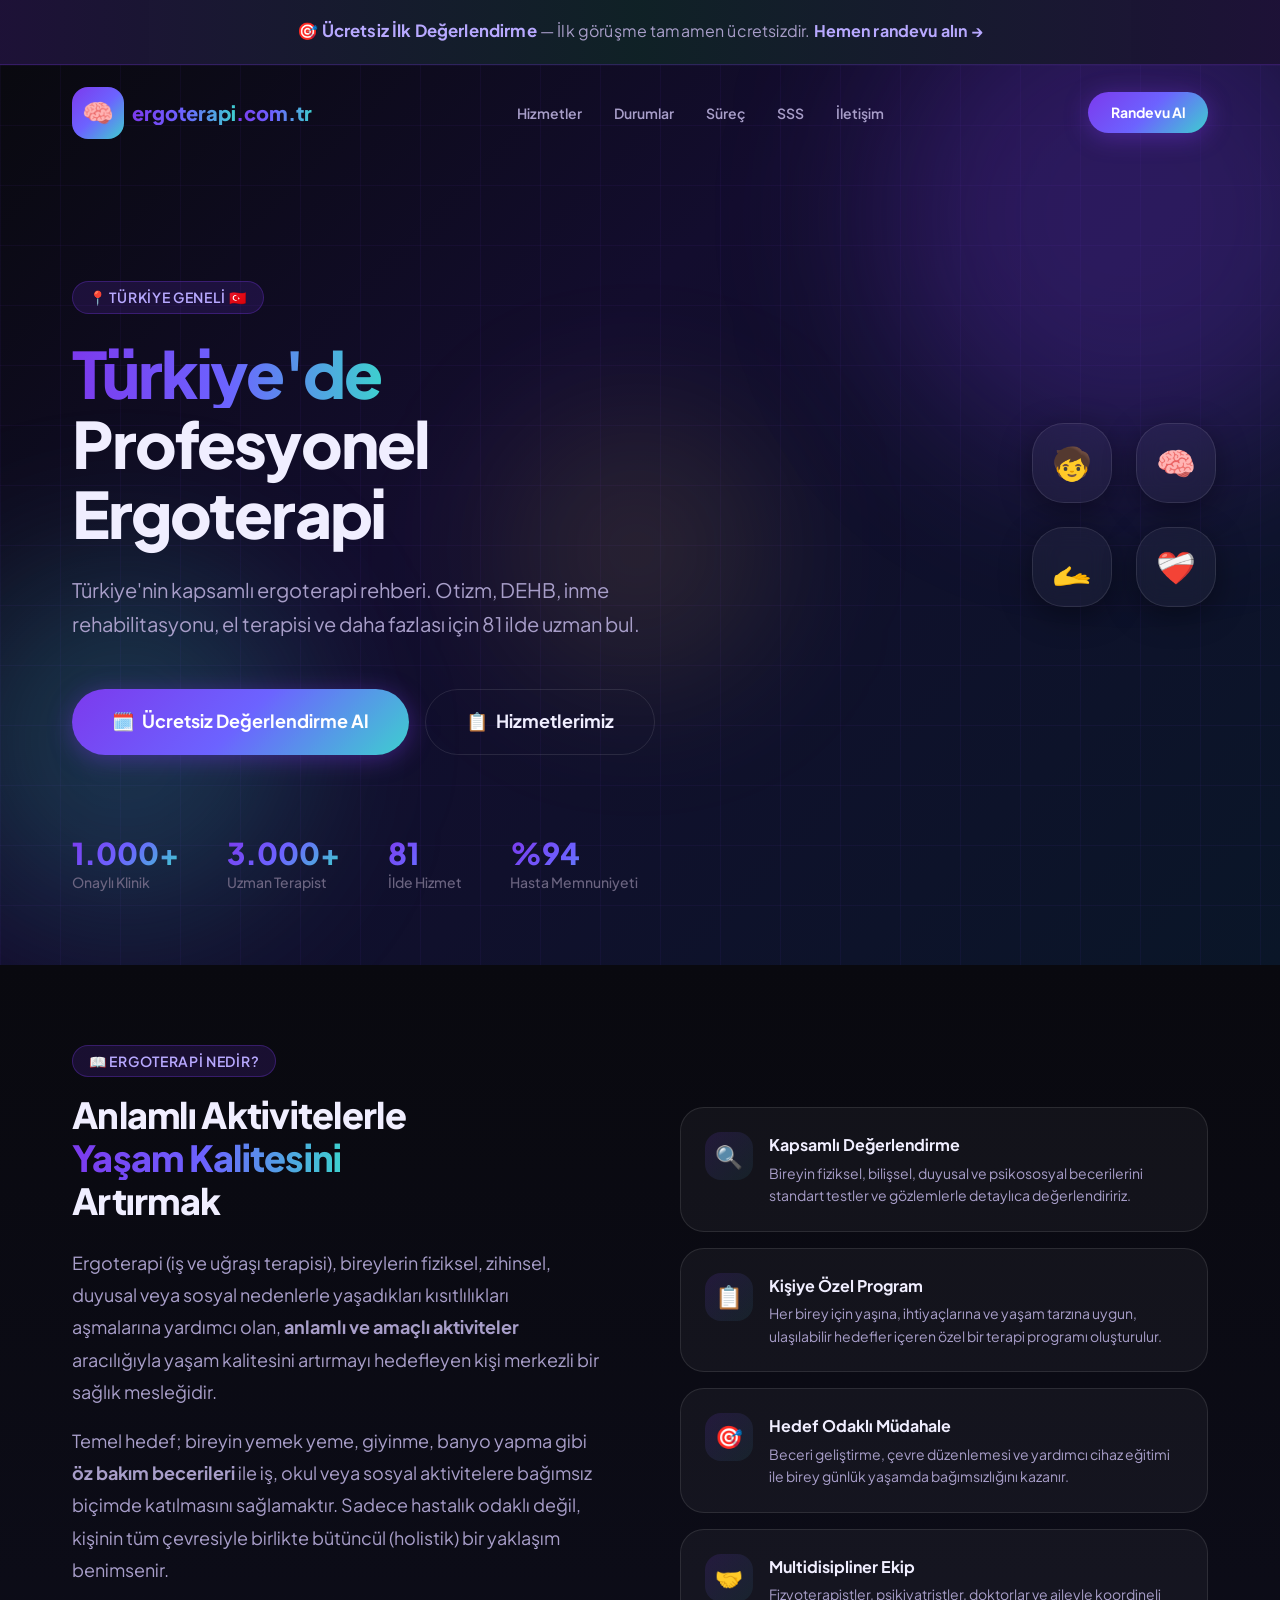
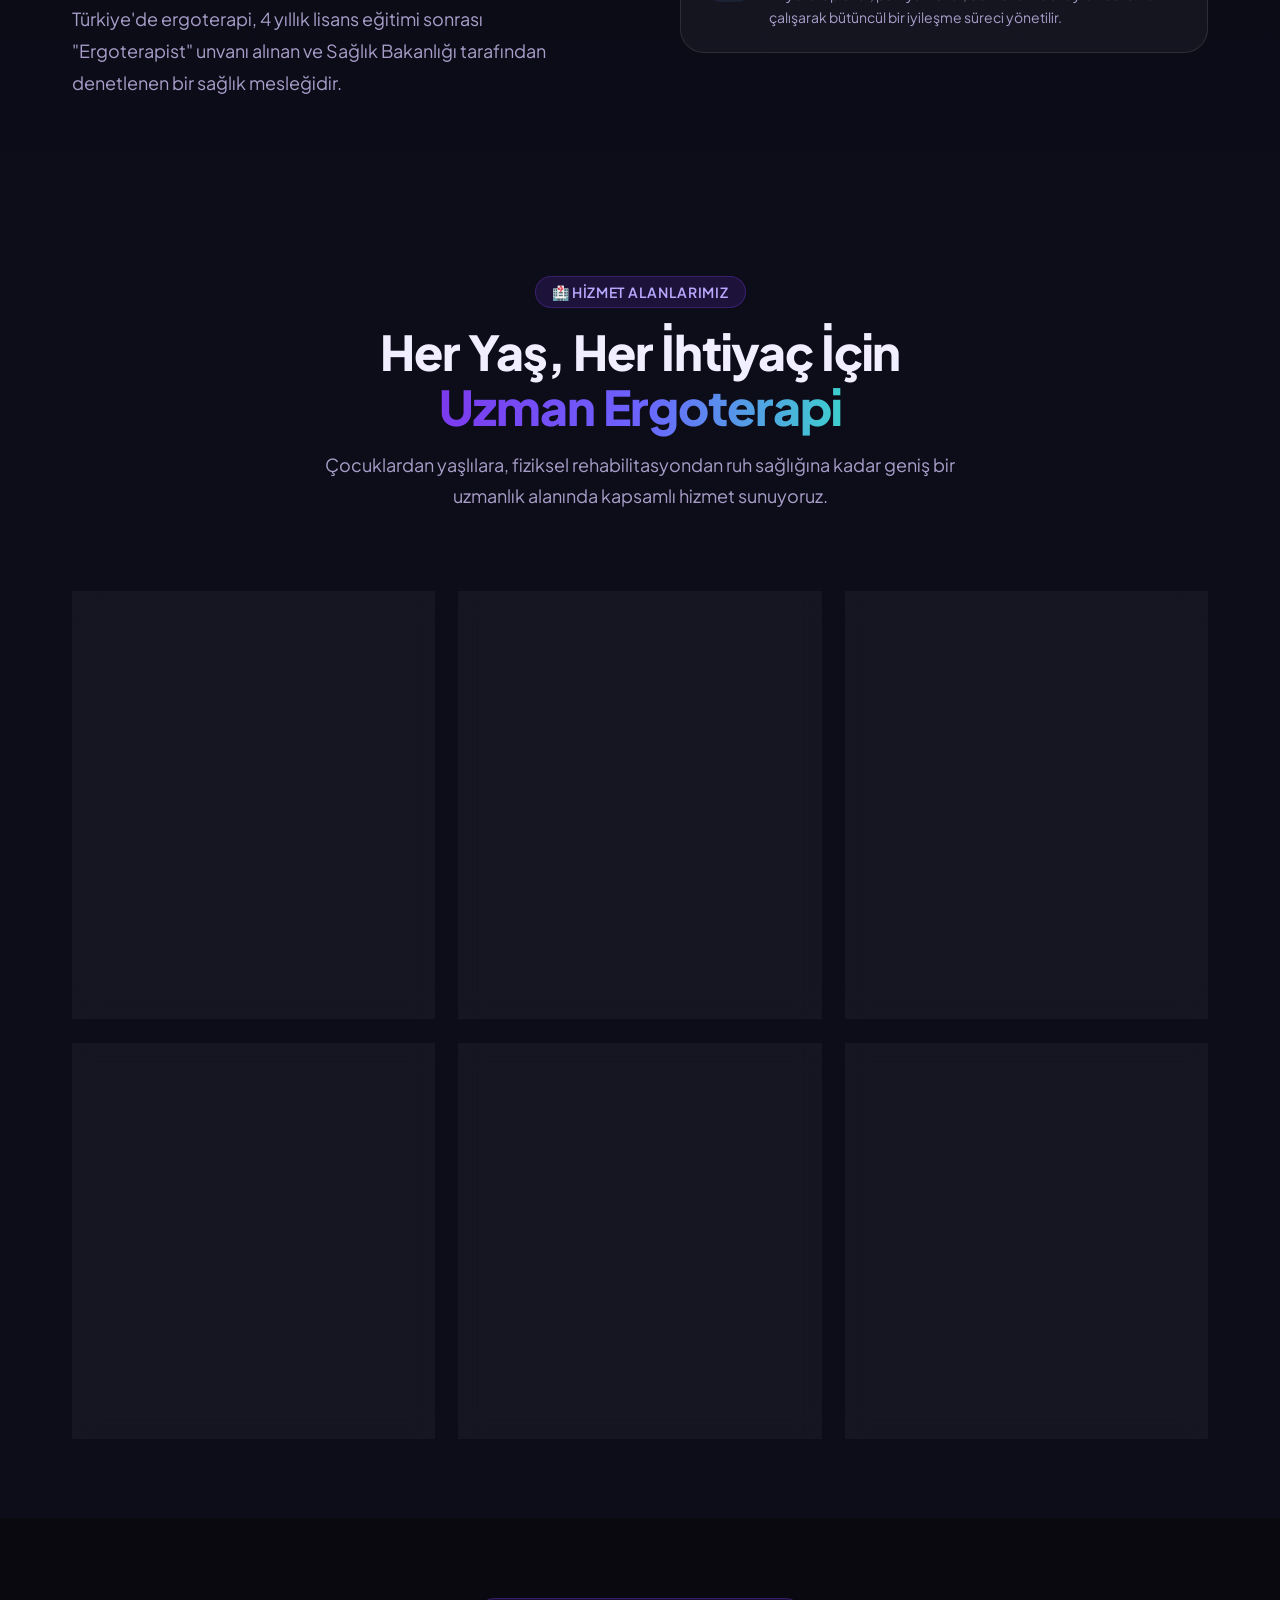
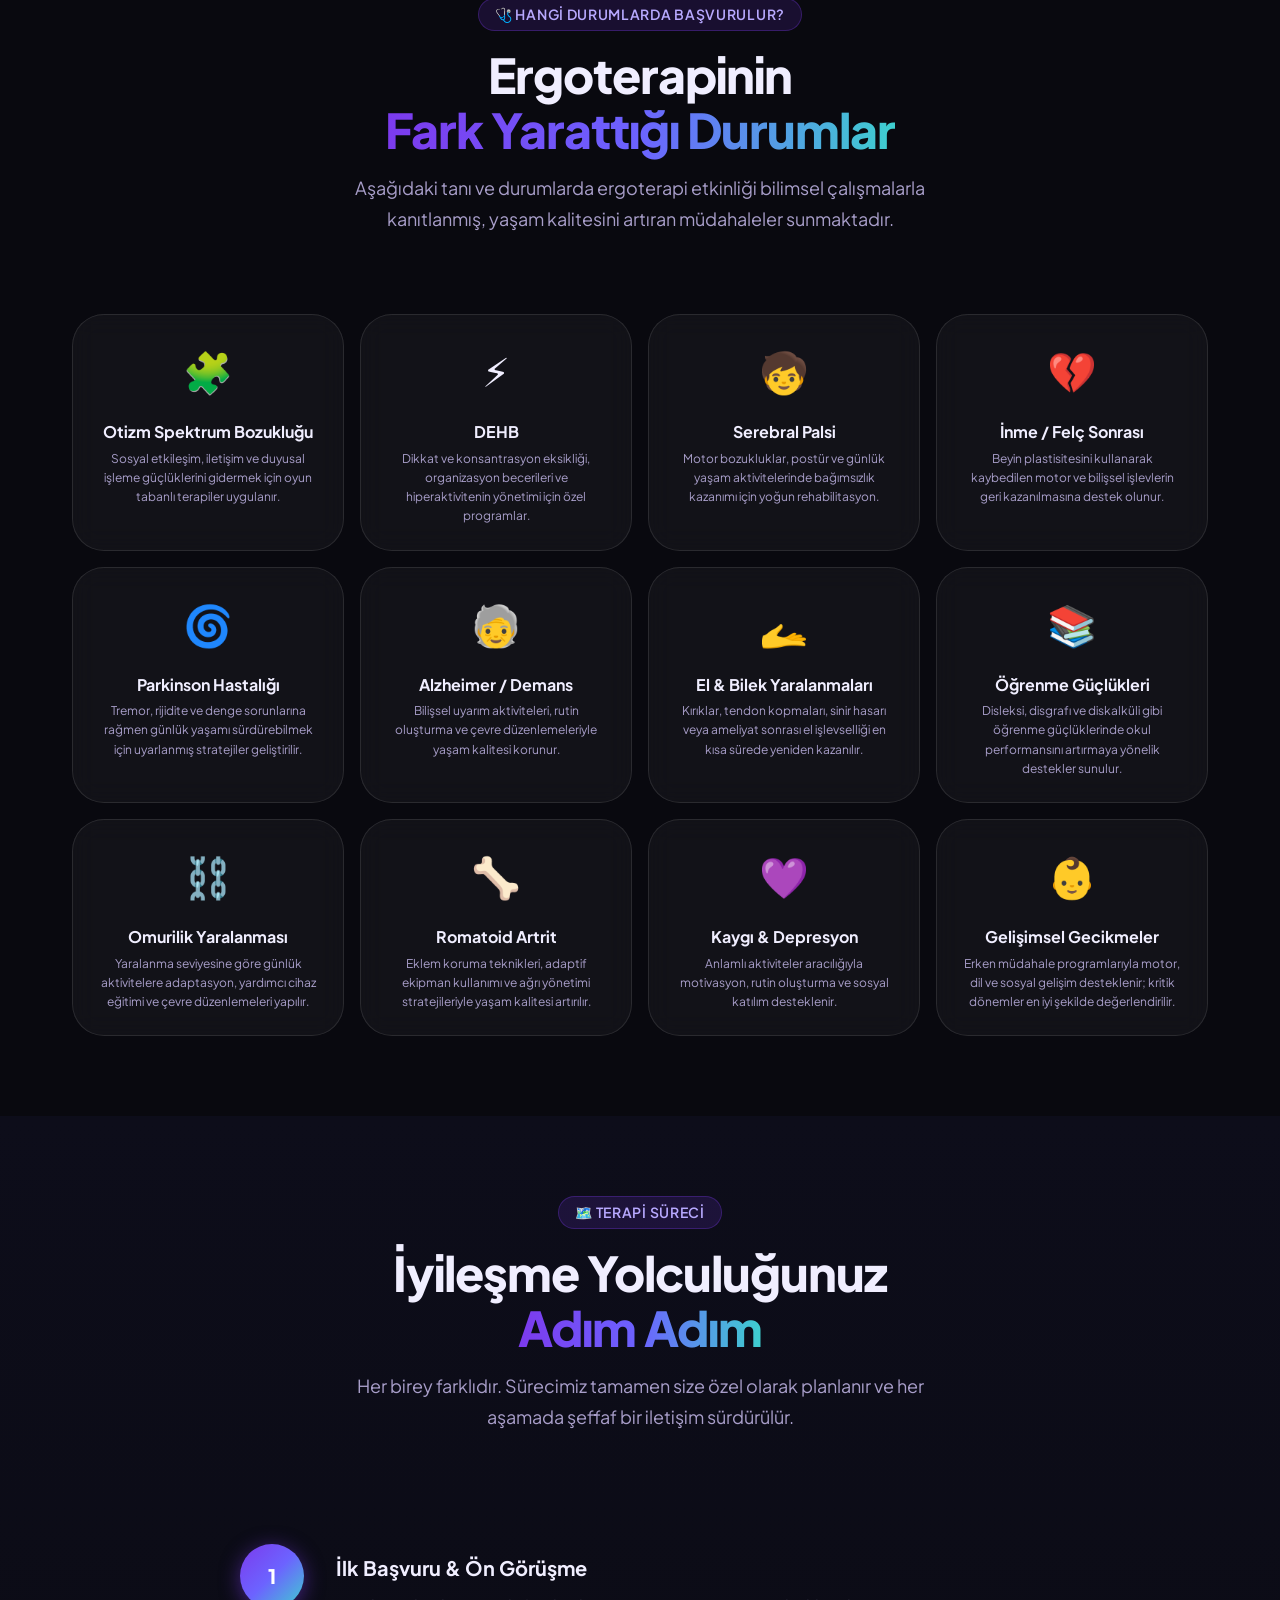
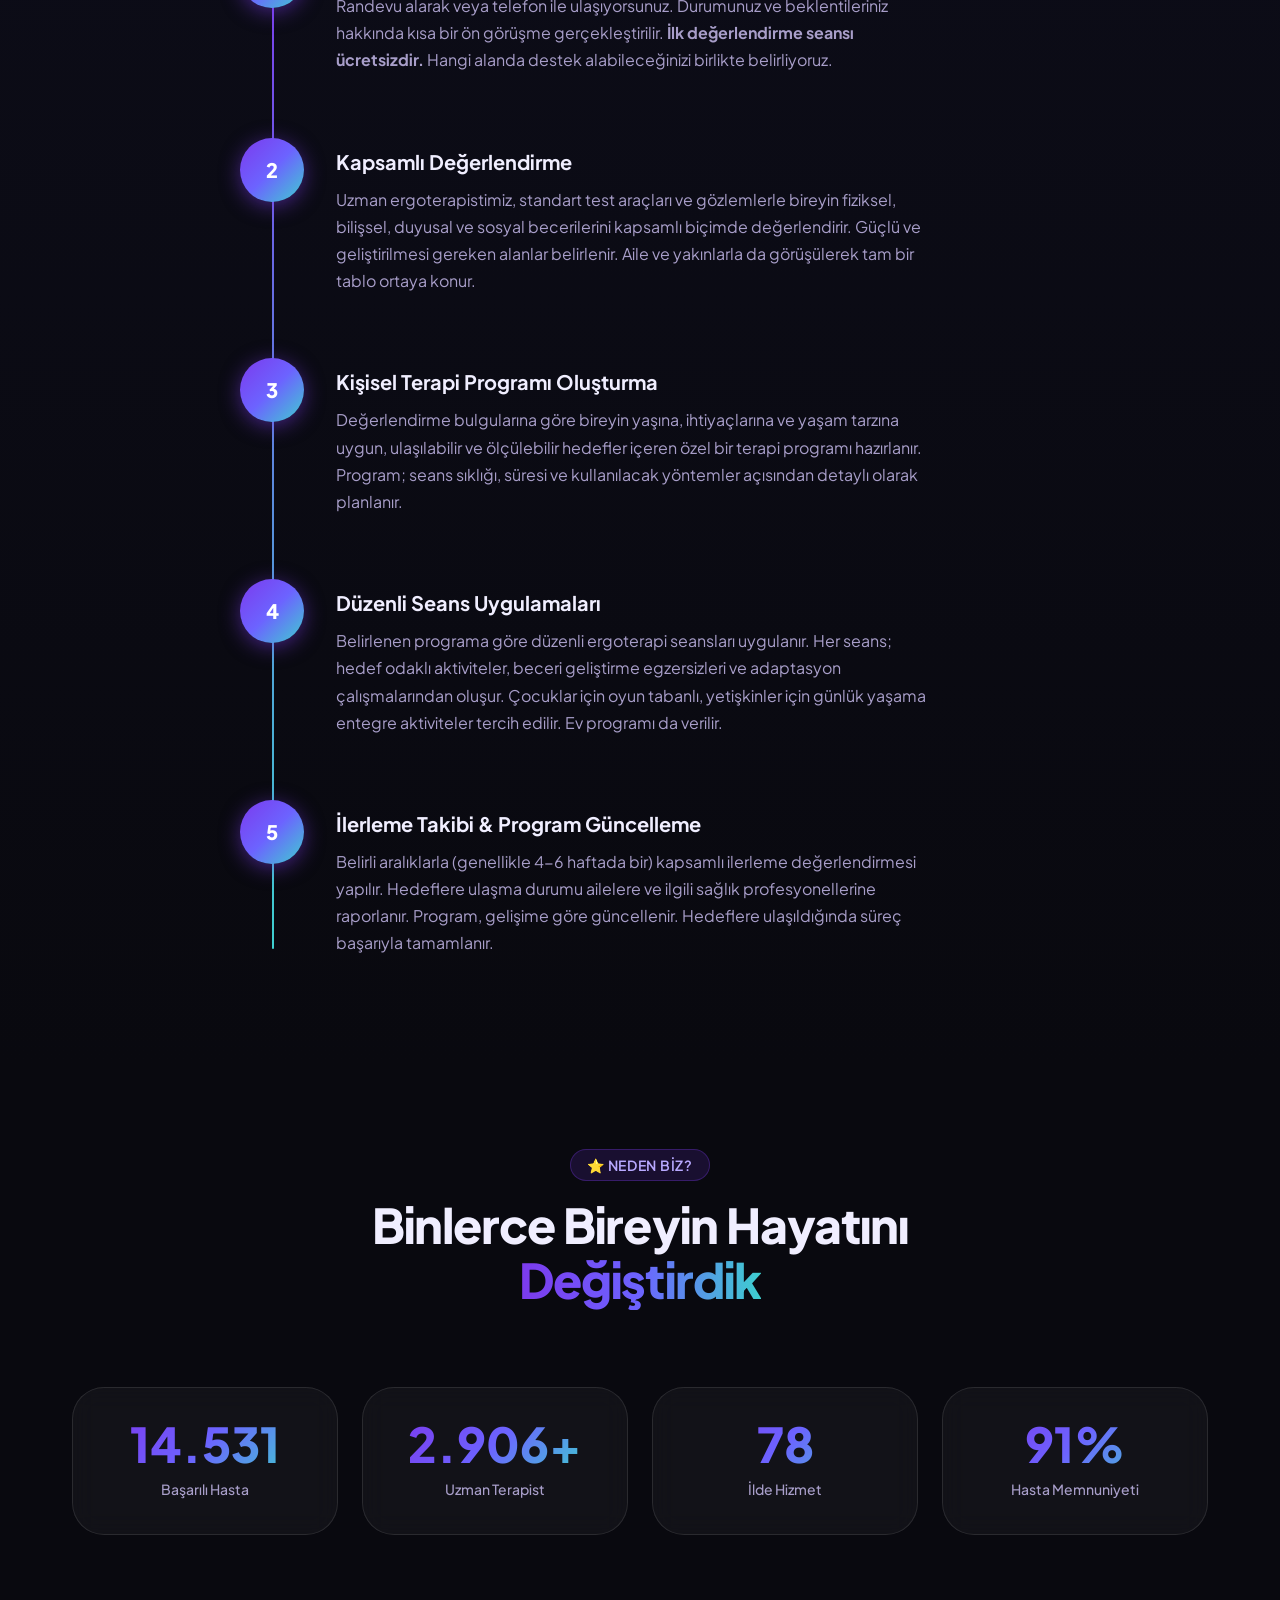
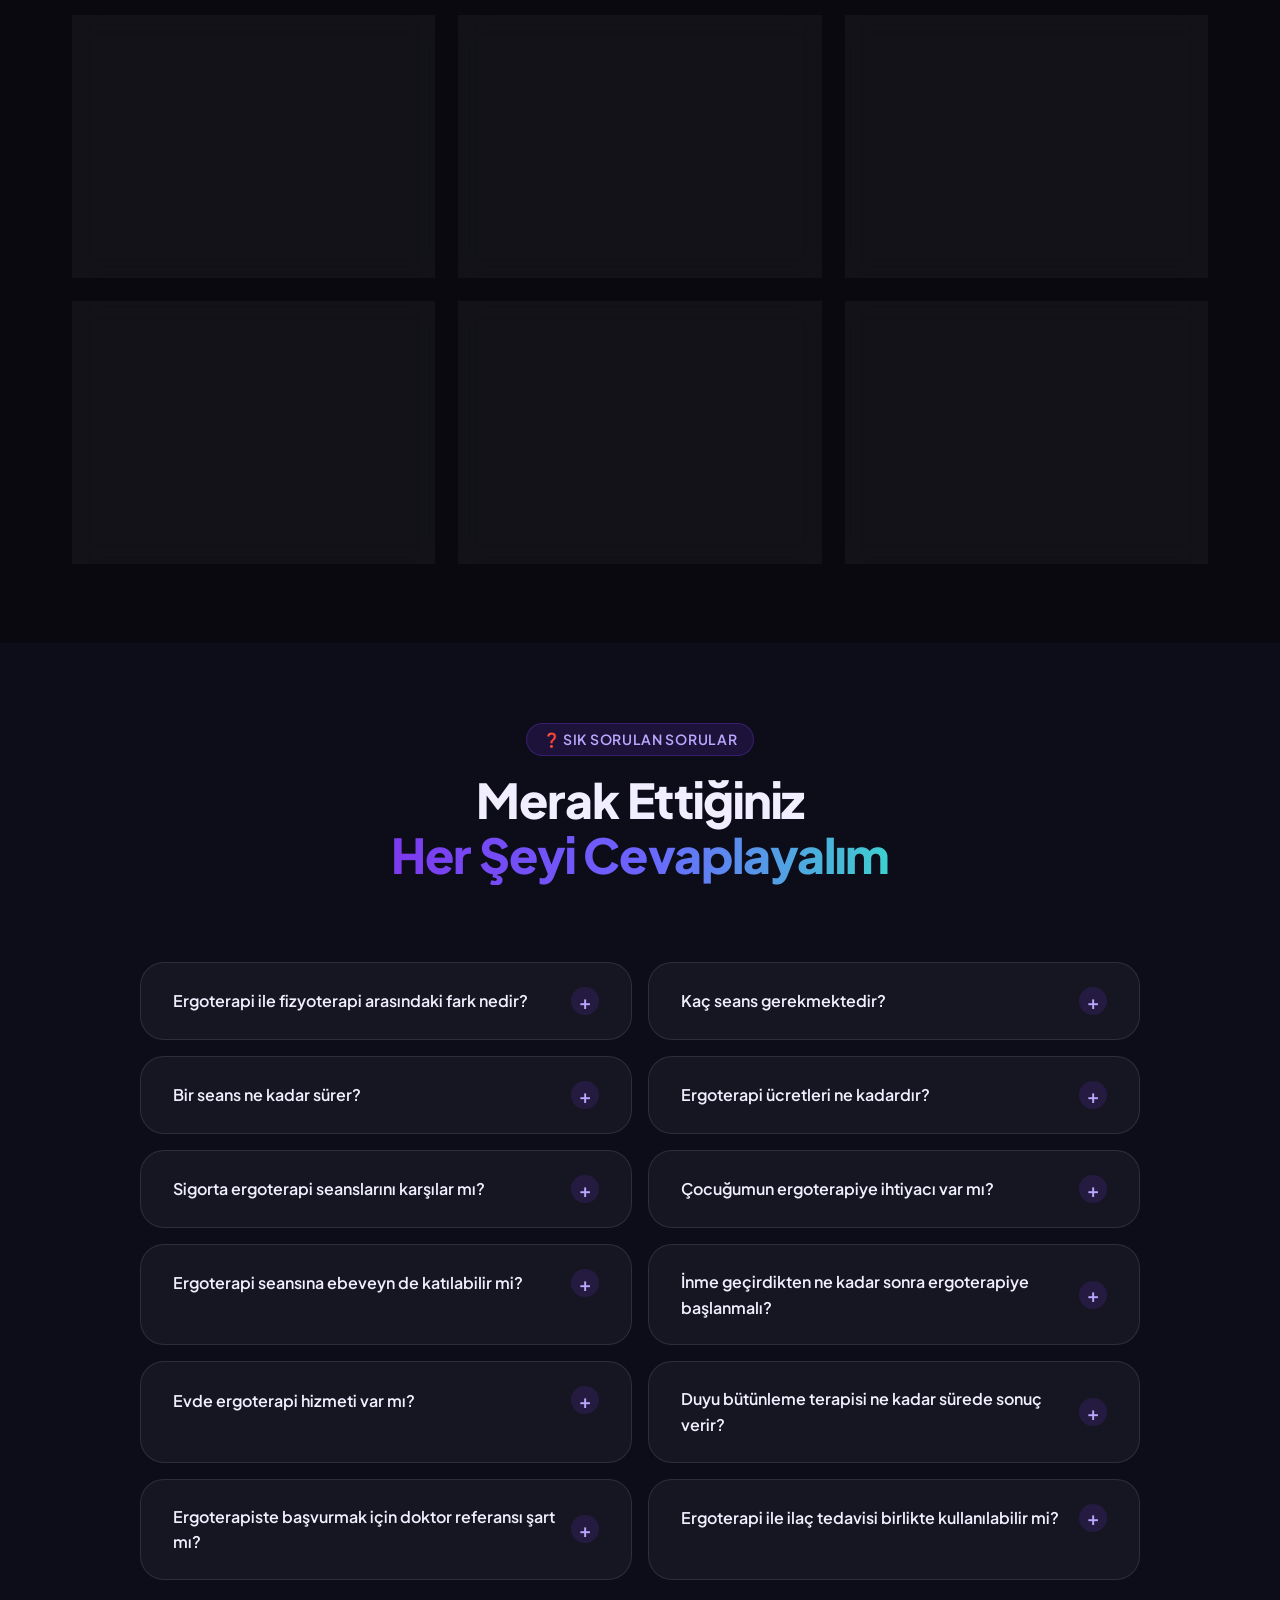
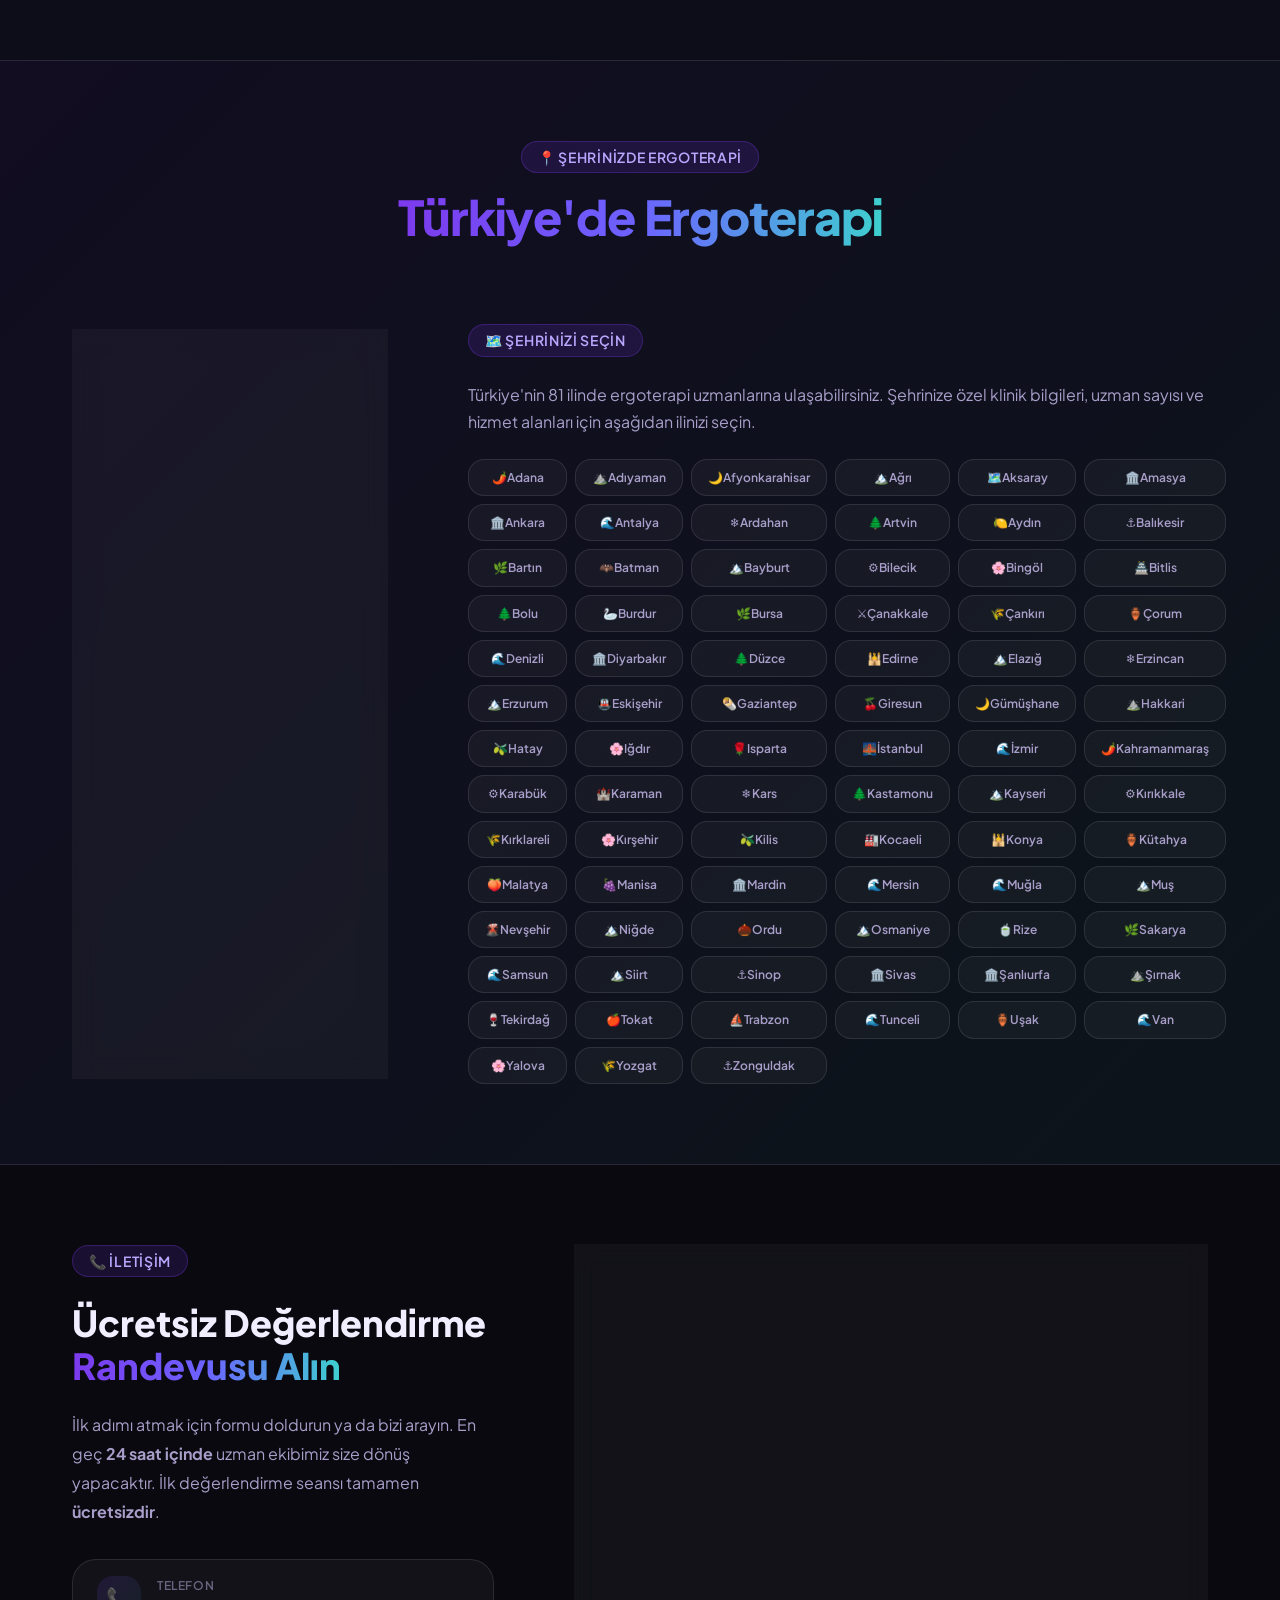
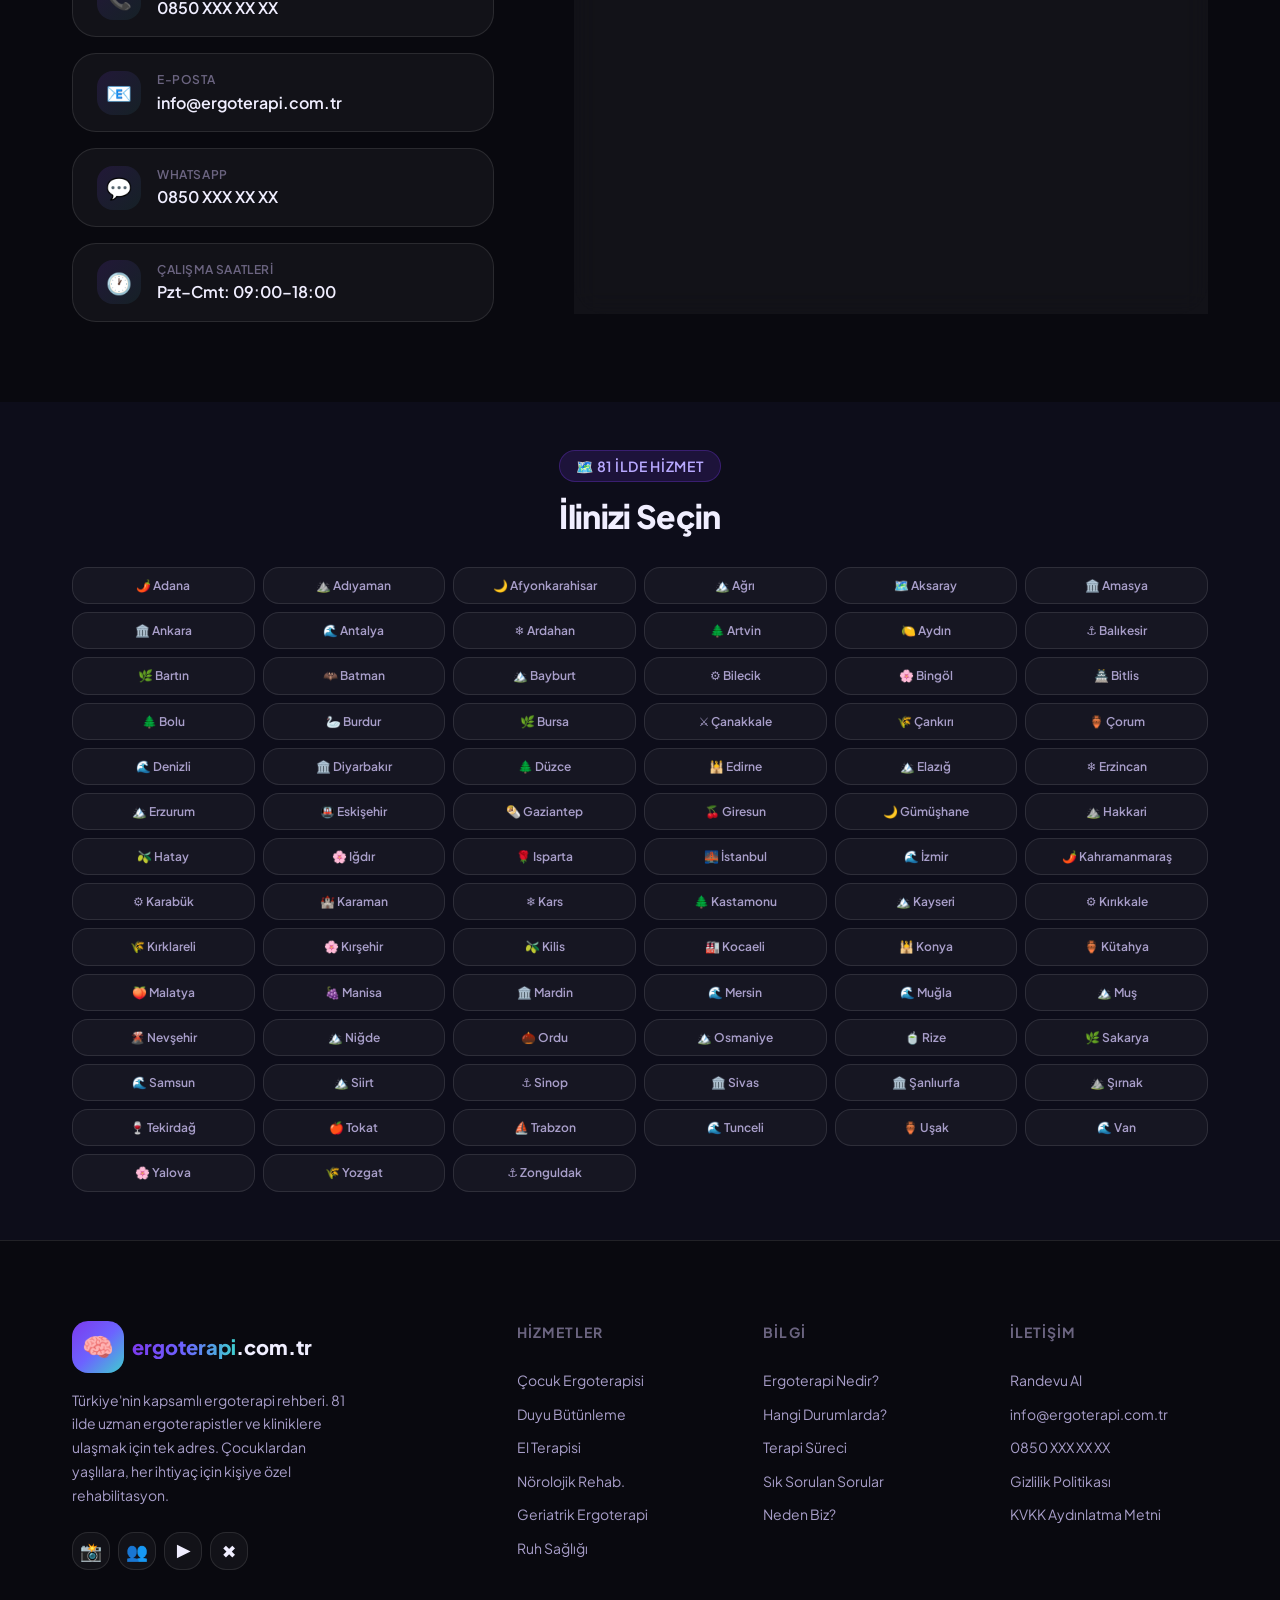
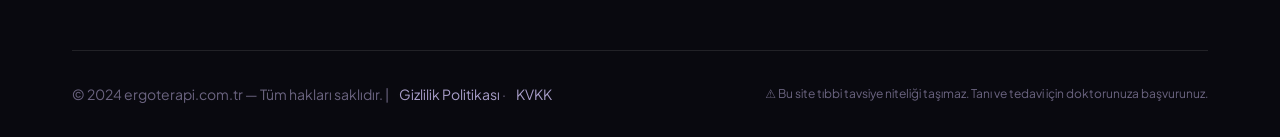
==== index.html @ 569e736b "ilk yükleme: ergoterapi.com.tr sitesi" ====
<!DOCTYPE html>
<html lang="tr">
<head>
  <meta charset="UTF-8" />
  <meta name="viewport" content="width=device-width, initial-scale=1.0" />

  <!-- SEO — dynamically updated by app.js -->
  <title>Ergoterapi.com.tr | Türkiye'nin Ergoterapi Rehberi</title>
  <meta name="description" content="Türkiye genelinde ergoterapi klinik ve uzman rehberi. Çocuk ergoterapisi, nörolojik rehabilitasyon, el terapisi ve daha fazlası için şehrinizi seçin." />
  <meta name="keywords" content="ergoterapi, ergoterapist, occupational therapy, çocuk ergoterapisi, otizm terapisi, DEHB, duyu bütünleme, inme rehabilitasyonu, el terapisi, Türkiye" />
  <meta name="robots" content="index, follow" />
  <meta name="author" content="ergoterapi.com.tr" />
  <link rel="canonical" href="https://ergoterapi.com.tr" />

  <!-- Open Graph -->
  <meta property="og:type" content="website" />
  <meta property="og:title" content="Ergoterapi.com.tr | Türkiye'nin Ergoterapi Rehberi" />
  <meta property="og:description" content="81 ilde uzman ergoterapist ve klinik bul. Kişiye özel rehabilitasyon programları." />
  <meta property="og:url" content="https://ergoterapi.com.tr" />
  <meta property="og:locale" content="tr_TR" />

  <!-- Twitter Card -->
  <meta name="twitter:card" content="summary_large_image" />
  <meta name="twitter:title" content="Ergoterapi.com.tr" />
  <meta name="twitter:description" content="Türkiye'nin ergoterapi rehberi — 81 ilde uzman bul." />

  <!-- Fonts -->
  <link rel="preconnect" href="https://fonts.googleapis.com" />
  <link rel="preconnect" href="https://fonts.gstatic.com" crossorigin />
  <link href="https://fonts.googleapis.com/css2?family=Plus+Jakarta+Sans:wght@300;400;500;600;700;800&display=swap" rel="stylesheet" />

  <!-- CSS -->
  <link rel="stylesheet" href="assets/css/style.css" />

  <!-- Favicon — set by admin panel via localStorage -->
  <link rel="icon" id="site-favicon" href="data:image/svg+xml,<svg xmlns='http://www.w3.org/2000/svg' viewBox='0 0 100 100'><text y='.9em' font-size='90'>🧠</text></svg>" />

  <!-- Admin Settings Loader (runs before render to avoid flash) -->
  <script>
    (function(){
      try {
        var s = JSON.parse(localStorage.getItem('ergo_admin_settings') || '{}');
        if (s.favicon)   document.getElementById('site-favicon').href = s.favicon;
        if (s.siteTitle) document.title = s.siteTitle;
      } catch(e){}
    })();
  </script>
</head>
<body>

<!-- ============================================================ -->
<!-- PAGE LOADER -->
<!-- ============================================================ -->
<div id="page-loader" class="page-loader">
  <div class="loader-logo">ergoterapi.com.tr</div>
  <div class="loader-bar"><div class="loader-bar-inner"></div></div>
</div>

<!-- ============================================================ -->
<!-- NOTICE BAR -->
<!-- ============================================================ -->
<div class="notice-bar" id="notice-bar">
  <strong id="notice-bar-text">🎯 Ücretsiz İlk Değerlendirme</strong> — İlk görüşme tamamen ücretsizdir. <a href="#contact" style="color:#B8A9FF;font-weight:700;">Hemen randevu alın →</a>
</div>

<!-- ============================================================ -->
<!-- NAVIGATION -->
<!-- ============================================================ -->
<nav id="navbar" class="navbar" role="navigation" aria-label="Ana menü">
  <div class="container">
    <div class="nav-inner">
      <a href="/" class="nav-logo" id="nav-logo" aria-label="ergoterapi.com.tr ana sayfa">
        <div class="nav-logo-icon" id="nav-logo-icon" aria-hidden="true">🧠</div>
        <div class="nav-logo-text" id="nav-logo-text">
          <span id="nav-site-name">ergoterapi</span><span id="nav-site-domain">.com.tr</span>
        </div>
      </a>

      <ul class="nav-links" role="list">
        <li><a href="#services" class="nav-link">Hizmetler</a></li>
        <li><a href="#conditions" class="nav-link">Durumlar</a></li>
        <li><a href="#process" class="nav-link">Süreç</a></li>
        <li><a href="#faq" class="nav-link">SSS</a></li>
        <li><a href="#contact" class="nav-link">İletişim</a></li>
      </ul>

      <a href="#contact" class="btn btn-primary nav-cta">Randevu Al</a>

      <button class="nav-toggle" id="nav-toggle" aria-label="Mobil menüyü aç" aria-expanded="false">
        <span></span><span></span><span></span>
      </button>
    </div>
  </div>
</nav>

<!-- Mobile Menu -->
<div id="mobile-menu" class="mobile-menu" role="dialog" aria-modal="true" aria-label="Mobil menü">
  <button id="mobile-menu-close" class="mobile-menu-close" aria-label="Menüyü kapat">✕</button>
  <a href="#services" class="nav-link mobile-nav-link">Hizmetler</a>
  <a href="#conditions" class="nav-link mobile-nav-link">Durumlar</a>
  <a href="#process" class="nav-link mobile-nav-link">Süreç</a>
  <a href="#faq" class="nav-link mobile-nav-link">SSS</a>
  <a href="#contact" class="nav-link mobile-nav-link">İletişim</a>
  <a href="#contact" class="btn btn-primary btn-lg">Randevu Al</a>
</div>

<!-- ============================================================ -->
<!-- HERO -->
<!-- ============================================================ -->
<section id="hero" class="hero" aria-label="Ana bölüm">
  <!-- Orbs -->
  <div class="hero-orb hero-orb-1" aria-hidden="true"></div>
  <div class="hero-orb hero-orb-2" aria-hidden="true"></div>
  <div class="hero-orb hero-orb-3" aria-hidden="true"></div>

  <div class="container">
    <div class="hero-content">
      <div class="hero-eyebrow">
        <span class="badge" id="hero-city-pill">📍 Türkiye Geneli 🇹🇷</span>
      </div>

      <h1 class="hero-title">
        <span class="city-name" id="hero-city-name">Türkiye'de</span><br />
        Profesyonel<br />
        <span id="hero-title-suffix">Ergoterapi</span>
      </h1>

      <p class="hero-subtitle" id="hero-subtitle">
        Türkiye'nin kapsamlı ergoterapi rehberi. Otizm, DEHB, inme rehabilitasyonu,
        el terapisi ve daha fazlası için 81 ilde uzman bul.
      </p>

      <div class="hero-actions">
        <a href="#contact" class="btn btn-primary btn-lg btn-pulse" id="hero-cta">
          <span>🗓️</span> Ücretsiz Değerlendirme Al
        </a>
        <a href="#services" class="btn btn-outline btn-lg">
          <span>📋</span> Hizmetlerimiz
        </a>
      </div>

      <div class="hero-stats">
        <div class="hero-stat">
          <span class="hero-stat-value" id="stat-clinics">1.000+</span>
          <span class="hero-stat-label">Onaylı Klinik</span>
        </div>
        <div class="hero-stat">
          <span class="hero-stat-value" id="stat-therapists">3.000+</span>
          <span class="hero-stat-label">Uzman Terapist</span>
        </div>
        <div class="hero-stat">
          <span class="hero-stat-value">81</span>
          <span class="hero-stat-label">İlde Hizmet</span>
        </div>
        <div class="hero-stat">
          <span class="hero-stat-value">%94</span>
          <span class="hero-stat-label">Hasta Memnuniyeti</span>
        </div>
      </div>
    </div>
  </div>

  <!-- Floating icons -->
  <div class="hero-floating" aria-hidden="true">
    <div class="float-icon">🧒</div>
    <div class="float-icon">🧠</div>
    <div class="float-icon">🫴</div>
    <div class="float-icon">❤️‍🩹</div>
  </div>
</section>

<!-- ============================================================ -->
<!-- WHAT IS ERGOTERAPI -->
<!-- ============================================================ -->
<section id="what-is" class="what-is section" aria-labelledby="what-is-heading">
  <div class="container">
    <div class="what-is-grid">
      <div class="what-is-content reveal">
        <div class="badge" style="margin-bottom: 1rem;">📖 Ergoterapi Nedir?</div>
        <h2 id="what-is-heading">
          Anlamlı Aktivitelerle<br />
          <span class="text-gradient">Yaşam Kalitesini</span><br />
          Artırmak
        </h2>
        <p>
          Ergoterapi (iş ve uğraşı terapisi), bireylerin fiziksel, zihinsel, duyusal veya sosyal
          nedenlerle yaşadıkları kısıtlılıkları aşmalarına yardımcı olan, <strong>anlamlı ve amaçlı
          aktiviteler</strong> aracılığıyla yaşam kalitesini artırmayı hedefleyen kişi merkezli bir
          sağlık mesleğidir.
        </p>
        <p>
          Temel hedef; bireyin yemek yeme, giyinme, banyo yapma gibi <strong>öz bakım becerileri</strong>
          ile iş, okul veya sosyal aktivitelere bağımsız biçimde katılmasını sağlamaktır. Sadece hastalık
          odaklı değil, kişinin tüm çevresiyle birlikte bütüncül (holistik) bir yaklaşım benimsenir.
        </p>
        <p>
          Türkiye'de ergoterapi, 4 yıllık lisans eğitimi sonrası "Ergoterapist" unvanı alınan
          ve Sağlık Bakanlığı tarafından denetlenen bir sağlık mesleğidir.
        </p>
      </div>

      <div class="what-is-pillars reveal reveal-delay-2">
        <div class="pillar">
          <div class="pillar-icon">🔍</div>
          <div class="pillar-content">
            <h4>Kapsamlı Değerlendirme</h4>
            <p>Bireyin fiziksel, bilişsel, duyusal ve psikososyal becerilerini standart testler
               ve gözlemlerle detaylıca değerlendiririz.</p>
          </div>
        </div>
        <div class="pillar">
          <div class="pillar-icon">📋</div>
          <div class="pillar-content">
            <h4>Kişiye Özel Program</h4>
            <p>Her birey için yaşına, ihtiyaçlarına ve yaşam tarzına uygun, ulaşılabilir
               hedefler içeren özel bir terapi programı oluşturulur.</p>
          </div>
        </div>
        <div class="pillar">
          <div class="pillar-icon">🎯</div>
          <div class="pillar-content">
            <h4>Hedef Odaklı Müdahale</h4>
            <p>Beceri geliştirme, çevre düzenlemesi ve yardımcı cihaz eğitimi ile birey
               günlük yaşamda bağımsızlığını kazanır.</p>
          </div>
        </div>
        <div class="pillar">
          <div class="pillar-icon">🤝</div>
          <div class="pillar-content">
            <h4>Multidisipliner Ekip</h4>
            <p>Fizyoterapistler, psikiyatristler, doktorlar ve aileyle koordineli çalışarak
               bütüncül bir iyileşme süreci yönetilir.</p>
          </div>
        </div>
      </div>
    </div>
  </div>
</section>

<!-- ============================================================ -->
<!-- SERVICES -->
<!-- ============================================================ -->
<section id="services" class="services section" aria-labelledby="services-heading">
  <div class="container">
    <div class="section-header reveal">
      <span class="badge">🏥 Hizmet Alanlarımız</span>
      <h2 class="section-title" id="services-heading">
        Her Yaş, Her İhtiyaç İçin<br />
        <span class="text-gradient">Uzman Ergoterapi</span>
      </h2>
      <p class="section-subtitle">
        Çocuklardan yaşlılara, fiziksel rehabilitasyondan ruh sağlığına kadar
        geniş bir uzmanlık alanında kapsamlı hizmet sunuyoruz.
      </p>
    </div>

    <div class="services-grid">
      <!-- Service 1 -->
      <article class="glass-card gradient-border service-card reveal" id="service-child">
        <div class="service-icon">🧒</div>
        <h3>Çocuk Ergoterapisi</h3>
        <p>
          Çocuğun oyun, okul ve öz bakım gibi günlük aktivitelere katılımını
          desteklemeye odaklanır. Oyun tabanlı yaklaşımlarla çocukların motor,
          sosyal ve bilişsel becerilerini geliştiririz.
        </p>
        <div class="service-tags">
          <span class="service-tag">Otizm (OSB)</span>
          <span class="service-tag">DEHB</span>
          <span class="service-tag">Serebral Palsi</span>
          <span class="service-tag">Gelişimsel Gecikme</span>
          <span class="service-tag">Öğrenme Güçlüğü</span>
        </div>
      </article>

      <!-- Service 2 -->
      <article class="glass-card gradient-border service-card reveal reveal-delay-1" id="service-sensory">
        <div class="service-icon">🌀</div>
        <h3>Duyu Bütünleme Terapisi</h3>
        <p>
          Çevreden ve vücuttan gelen duyusal bilgilerin beyin tarafından doğru
          işlenmesini sağlar. Aşırı veya az duyarlılık gösteren çocuklar ve
          yetişkinler için özelleştirilmiş programlar uygulanır.
        </p>
        <div class="service-tags">
          <span class="service-tag">Duyusal İşleme Boz.</span>
          <span class="service-tag">Dokunsal Savunma</span>
          <span class="service-tag">Vestibüler Sistem</span>
          <span class="service-tag">Propriosepsiyon</span>
        </div>
      </article>

      <!-- Service 3 -->
      <article class="glass-card gradient-border service-card reveal reveal-delay-2" id="service-hand">
        <div class="service-icon">🫴</div>
        <h3>El & Üst Ekstremite Rehabilitasyonu</h3>
        <p>
          El yaralanmaları, iş kazaları, ameliyat sonrası dönemler ve nörolojik
          nedenlerle ortaya çıkan el-bilek-kol sorunlarında işlevselliği
          yeniden kazandırır. Splint (atel) uygulaması da yapılmaktadır.
        </p>
        <div class="service-tags">
          <span class="service-tag">El Yaralanmaları</span>
          <span class="service-tag">Tendon Cerrahisi</span>
          <span class="service-tag">Kırık Sonrası</span>
          <span class="service-tag">Romatoid Artrit</span>
          <span class="service-tag">Splint/Atel</span>
        </div>
      </article>

      <!-- Service 4 -->
      <article class="glass-card gradient-border service-card reveal" id="service-neuro">
        <div class="service-icon">🧠</div>
        <h3>Nörolojik Rehabilitasyon</h3>
        <p>
          İnme, felç, travmatik beyin hasarı, Parkinson, omurilik yaralanması
          ve MS gibi nörolojik durumlar sonrasında günlük yaşam işlevselliğini
          yeniden kazandırır. Robotik rehabilitasyon da uygulanmaktadır.
        </p>
        <div class="service-tags">
          <span class="service-tag">İnme / Felç</span>
          <span class="service-tag">Parkinson</span>
          <span class="service-tag">MS</span>
          <span class="service-tag">Omurilik Yaralanması</span>
          <span class="service-tag">Beyin Hasarı</span>
        </div>
      </article>

      <!-- Service 5 -->
      <article class="glass-card gradient-border service-card reveal reveal-delay-1" id="service-geriatric">
        <div class="service-icon">🧓</div>
        <h3>Geriatrik Ergoterapi</h3>
        <p>
          Yaşlı bireylerin bağımsızlıklarını sürdürmelerine ve toplumsal
          yaşama aktif katılımlarına yardımcı olur. Ev güvenliği düzenlemeleri,
          düşme önleme ve hafıza egzersizleri temel programlardandır.
        </p>
        <div class="service-tags">
          <span class="service-tag">Alzheimer</span>
          <span class="service-tag">Demans</span>
          <span class="service-tag">Düşme Önleme</span>
          <span class="service-tag">Ev Düzenlemesi</span>
          <span class="service-tag">Bağımsızlık</span>
        </div>
      </article>

      <!-- Service 6 -->
      <article class="glass-card gradient-border service-card reveal reveal-delay-2" id="service-mental">
        <div class="service-icon">💜</div>
        <h3>Ruh Sağlığı Ergoterapisi</h3>
        <p>
          Psikiyatrik rahatsızlığı olan bireylerin günlük yaşama ve sosyal
          hayata uyum sağlamalarını destekler. Anlamlı aktiviteler aracılığıyla
          öz yetkinlik, özgüven ve sosyal beceriler geliştirilir.
        </p>
        <div class="service-tags">
          <span class="service-tag">Depresyon</span>
          <span class="service-tag">Anksiyete</span>
          <span class="service-tag">Şizofreni</span>
          <span class="service-tag">Bipolar Bozukluk</span>
          <span class="service-tag">TSSB</span>
        </div>
      </article>
    </div>
  </div>
</section>

<!-- ============================================================ -->
<!-- CONDITIONS (HASTALIKLAR / DURUMLAR) -->
<!-- ============================================================ -->
<section id="conditions" class="conditions section" aria-labelledby="conditions-heading">
  <div class="container">
    <div class="section-header reveal">
      <span class="badge">🩺 Hangi Durumlarda Başvurulur?</span>
      <h2 class="section-title" id="conditions-heading">
        Ergoterapinin<br />
        <span class="text-gradient">Fark Yarattığı Durumlar</span>
      </h2>
      <p class="section-subtitle">
        Aşağıdaki tanı ve durumlarda ergoterapi etkinliği bilimsel çalışmalarla
        kanıtlanmış, yaşam kalitesini artıran müdahaleler sunmaktadır.
      </p>
    </div>

    <div class="conditions-grid">
      <div class="glass-card condition-card reveal">
        <span class="condition-emoji">🧩</span>
        <h3>Otizm Spektrum Bozukluğu</h3>
        <p>Sosyal etkileşim, iletişim ve duyusal işleme güçlüklerini gidermek için oyun tabanlı terapiler uygulanır.</p>
      </div>

      <div class="glass-card condition-card reveal reveal-delay-1">
        <span class="condition-emoji">⚡</span>
        <h3>DEHB</h3>
        <p>Dikkat ve konsantrasyon eksikliği, organizasyon becerileri ve hiperaktivitenin yönetimi için özel programlar.</p>
      </div>

      <div class="glass-card condition-card reveal reveal-delay-2">
        <span class="condition-emoji">🧒</span>
        <h3>Serebral Palsi</h3>
        <p>Motor bozukluklar, postür ve günlük yaşam aktivitelerinde bağımsızlık kazanımı için yoğun rehabilitasyon.</p>
      </div>

      <div class="glass-card condition-card reveal reveal-delay-3">
        <span class="condition-emoji">💔</span>
        <h3>İnme / Felç Sonrası</h3>
        <p>Beyin plastisitesini kullanarak kaybedilen motor ve bilişsel işlevlerin geri kazanılmasına destek olunur.</p>
      </div>

      <div class="glass-card condition-card reveal">
        <span class="condition-emoji">🌀</span>
        <h3>Parkinson Hastalığı</h3>
        <p>Tremor, rijidite ve denge sorunlarına rağmen günlük yaşamı sürdürebilmek için uyarlanmış stratejiler geliştirilir.</p>
      </div>

      <div class="glass-card condition-card reveal reveal-delay-1">
        <span class="condition-emoji">🧓</span>
        <h3>Alzheimer / Demans</h3>
        <p>Bilişsel uyarım aktiviteleri, rutin oluşturma ve çevre düzenlemeleriyle yaşam kalitesi korunur.</p>
      </div>

      <div class="glass-card condition-card reveal reveal-delay-2">
        <span class="condition-emoji">🫴</span>
        <h3>El & Bilek Yaralanmaları</h3>
        <p>Kırıklar, tendon kopmaları, sinir hasarı veya ameliyat sonrası el işlevselliği en kısa sürede yeniden kazanılır.</p>
      </div>

      <div class="glass-card condition-card reveal reveal-delay-3">
        <span class="condition-emoji">📚</span>
        <h3>Öğrenme Güçlükleri</h3>
        <p>Disleksi, disgrafı ve diskalküli gibi öğrenme güçlüklerinde okul performansını artırmaya yönelik destekler sunulur.</p>
      </div>

      <div class="glass-card condition-card reveal">
        <span class="condition-emoji">⛓️</span>
        <h3>Omurilik Yaralanması</h3>
        <p>Yaralanma seviyesine göre günlük aktivitelere adaptasyon, yardımcı cihaz eğitimi ve çevre düzenlemeleri yapılır.</p>
      </div>

      <div class="glass-card condition-card reveal reveal-delay-1">
        <span class="condition-emoji">🦴</span>
        <h3>Romatoid Artrit</h3>
        <p>Eklem koruma teknikleri, adaptif ekipman kullanımı ve ağrı yönetimi stratejileriyle yaşam kalitesi artırılır.</p>
      </div>

      <div class="glass-card condition-card reveal reveal-delay-2">
        <span class="condition-emoji">💜</span>
        <h3>Kaygı & Depresyon</h3>
        <p>Anlamlı aktiviteler aracılığıyla motivasyon, rutin oluşturma ve sosyal katılım desteklenir.</p>
      </div>

      <div class="glass-card condition-card reveal reveal-delay-3">
        <span class="condition-emoji">👶</span>
        <h3>Gelişimsel Gecikmeler</h3>
        <p>Erken müdahale programlarıyla motor, dil ve sosyal gelişim desteklenir; kritik dönemler en iyi şekilde değerlendirilir.</p>
      </div>
    </div>
  </div>
</section>

<!-- ============================================================ -->
<!-- PROCESS -->
<!-- ============================================================ -->
<section id="process" class="process section" aria-labelledby="process-heading">
  <div class="container">
    <div class="section-header reveal">
      <span class="badge">🗺️ Terapi Süreci</span>
      <h2 class="section-title" id="process-heading">
        İyileşme Yolculuğunuz<br />
        <span class="text-gradient">Adım Adım</span>
      </h2>
      <p class="section-subtitle">
        Her birey farklıdır. Sürecimiz tamamen size özel olarak planlanır ve
        her aşamada şeffaf bir iletişim sürdürülür.
      </p>
    </div>

    <div class="process-steps" style="max-width: 800px; margin: 0 auto;">
      <div class="process-step reveal">
        <div class="step-number">1</div>
        <div class="step-content">
          <h3>İlk Başvuru & Ön Görüşme</h3>
          <p>
            Randevu alarak veya telefon ile ulaşıyorsunuz. Durumunuz ve beklentileriniz
            hakkında kısa bir ön görüşme gerçekleştirilir. <strong>İlk değerlendirme seansı ücretsizdir.</strong>
            Hangi alanda destek alabileceğinizi birlikte belirliyoruz.
          </p>
        </div>
      </div>

      <div class="process-step reveal reveal-delay-1">
        <div class="step-number">2</div>
        <div class="step-content">
          <h3>Kapsamlı Değerlendirme</h3>
          <p>
            Uzman ergoterapistimiz, standart test araçları ve gözlemlerle bireyin
            fiziksel, bilişsel, duyusal ve sosyal becerilerini kapsamlı biçimde değerlendirir.
            Güçlü ve geliştirilmesi gereken alanlar belirlenir. Aile ve yakınlarla da görüşülerek
            tam bir tablo ortaya konur.
          </p>
        </div>
      </div>

      <div class="process-step reveal reveal-delay-2">
        <div class="step-number">3</div>
        <div class="step-content">
          <h3>Kişisel Terapi Programı Oluşturma</h3>
          <p>
            Değerlendirme bulgularına göre bireyin yaşına, ihtiyaçlarına ve yaşam
            tarzına uygun, ulaşılabilir ve ölçülebilir hedefler içeren özel bir
            terapi programı hazırlanır. Program; seans sıklığı, süresi ve kullanılacak
            yöntemler açısından detaylı olarak planlanır.
          </p>
        </div>
      </div>

      <div class="process-step reveal reveal-delay-3">
        <div class="step-number">4</div>
        <div class="step-content">
          <h3>Düzenli Seans Uygulamaları</h3>
          <p>
            Belirlenen programa göre düzenli ergoterapi seansları uygulanır. Her seans;
            hedef odaklı aktiviteler, beceri geliştirme egzersizleri ve adaptasyon
            çalışmalarından oluşur. Çocuklar için oyun tabanlı, yetişkinler için
            günlük yaşama entegre aktiviteler tercih edilir. Ev programı da verilir.
          </p>
        </div>
      </div>

      <div class="process-step reveal reveal-delay-4">
        <div class="step-number">5</div>
        <div class="step-content">
          <h3>İlerleme Takibi & Program Güncelleme</h3>
          <p>
            Belirli aralıklarla (genellikle 4-6 haftada bir) kapsamlı ilerleme değerlendirmesi
            yapılır. Hedeflere ulaşma durumu ailelere ve ilgili sağlık profesyonellerine
            raporlanır. Program, gelişime göre güncellenir. Hedeflere ulaşıldığında
            süreç başarıyla tamamlanır.
          </p>
        </div>
      </div>
    </div>
  </div>
</section>

<!-- ============================================================ -->
<!-- WHY US — STATS -->
<!-- ============================================================ -->
<section id="why-us" class="why-us section" aria-labelledby="why-us-heading">
  <div class="container">
    <div class="section-header reveal">
      <span class="badge">⭐ Neden Biz?</span>
      <h2 class="section-title" id="why-us-heading">
        Binlerce Bireyin Hayatını<br />
        <span class="text-gradient">Değiştirdik</span>
      </h2>
    </div>

    <div class="stats-grid">
      <div class="glass-card stat-card reveal">
        <span class="stat-number" data-counter="15000">0</span>
        <span class="stat-label">Başarılı Hasta</span>
      </div>
      <div class="glass-card stat-card reveal reveal-delay-1">
        <span class="stat-number" data-counter="3000" data-suffix="+">0</span>
        <span class="stat-label">Uzman Terapist</span>
      </div>
      <div class="glass-card stat-card reveal reveal-delay-2">
        <span class="stat-number" data-counter="81">0</span>
        <span class="stat-label">İlde Hizmet</span>
      </div>
      <div class="glass-card stat-card reveal reveal-delay-3">
        <span class="stat-number" data-counter="94" data-suffix="%">0</span>
        <span class="stat-label">Hasta Memnuniyeti</span>
      </div>
    </div>

    <div class="why-reasons">
      <div class="glass-card reason-card reveal">
        <div class="reason-icon">🏆</div>
        <h3>Uzman & Lisanslı Terapistler</h3>
        <p>Tüm ergoterapistlerimiz, Sağlık Bakanlığı onaylı 4 yıllık lisans mezunu ve sürekli
           mesleki gelişim programlarına katılan uzmanlardır.</p>
      </div>
      <div class="glass-card reason-card reveal reveal-delay-1">
        <div class="reason-icon">🔬</div>
        <h3>Bilimsel Kanıta Dayalı Yöntemler</h3>
        <p>Uygulanan tüm müdahaleler uluslararası bilimsel literatüre dayalı, etkinliği kanıtlanmış
           yöntemlerden oluşmaktadır.</p>
      </div>
      <div class="glass-card reason-card reveal reveal-delay-2">
        <div class="reason-icon">🎯</div>
        <h3>Kişiye Özel Yaklaşım</h3>
        <p>Her birey farklıdır. Standart protokoller yerine her kişinin ihtiyaçlarına,
           hedeflerine ve yaşam tarzına göre özel program oluşturulur.</p>
      </div>
      <div class="glass-card reason-card reveal">
        <div class="reason-icon">👨‍👩‍👧</div>
        <h3>Aile Dahil Süreç</h3>
        <p>Aile eğitimi ve ev programları ile terapi sadece klinikte değil, günlük yaşamın
           tamamına yayılır. Aile, sürecin aktif bir parçasıdır.</p>
      </div>
      <div class="glass-card reason-card reveal reveal-delay-1">
        <div class="reason-icon">🤝</div>
        <h3>Multidisipliner Ekip</h3>
        <p>Fizyoterapist, psikolog, dil-konuşma terapisti ve doktorlarla koordineli çalışarak
           en bütüncül sonuçlar elde edilir.</p>
      </div>
      <div class="glass-card reason-card reveal reveal-delay-2">
        <div class="reason-icon">📱</div>
        <h3>Dijital Takip Sistemi</h3>
        <p>İlerleme raporları, ev egzersiz programları ve randevu yönetimi dijital platformumuz
           üzerinden kolayca takip edilebilir.</p>
      </div>
    </div>
  </div>
</section>

<!-- ============================================================ -->
<!-- FAQ -->
<!-- ============================================================ -->
<section id="faq" class="faq section" aria-labelledby="faq-heading">
  <div class="container">
    <div class="section-header reveal">
      <span class="badge">❓ Sık Sorulan Sorular</span>
      <h2 class="section-title" id="faq-heading">
        Merak Ettiğiniz<br />
        <span class="text-gradient">Her Şeyi Cevaplayalım</span>
      </h2>
    </div>

    <div class="faq-grid">

      <div class="faq-item reveal">
        <div class="faq-question" role="button" tabindex="0" aria-expanded="false">
          Ergoterapi ile fizyoterapi arasındaki fark nedir?
          <div class="faq-icon">+</div>
        </div>
        <div class="faq-answer">
          <div class="faq-answer-inner">
            Fizyoterapi; ağrı giderme, güçlendirme ve fiziksel fonksiyonu iyileştirmeye odaklanırken,
            ergoterapi bu fonksiyonları <strong>günlük yaşamda anlamlı aktivitelere dönüştürmeye</strong> odaklanır.
            Örneğin; fizyoterapi el kaslarını güçlendirirken, ergoterapi bu gücü kalem tutma,
            düğme ilikleme gibi işlevsel becerilere entegre eder. Sıklıkla birlikte çalışırlar.
          </div>
        </div>
      </div>

      <div class="faq-item reveal reveal-delay-1">
        <div class="faq-question" role="button" tabindex="0" aria-expanded="false">
          Kaç seans gerekmektedir?
          <div class="faq-icon">+</div>
        </div>
        <div class="faq-answer">
          <div class="faq-answer-inner">
            Seans sayısı; bireyin durumuna, hedeflerine ve ilerleme hızına göre değişir.
            Hafif durumlar için 8-12 seans yeterli olabilirken, kronik veya karmaşık
            durumlarda aylarca süren programlar uygulanabilir. Terapist, düzenli değerlendirmelerle
            sürecin ne zaman tamamlanacağını belirler.
          </div>
        </div>
      </div>

      <div class="faq-item reveal">
        <div class="faq-question" role="button" tabindex="0" aria-expanded="false">
          Bir seans ne kadar sürer?
          <div class="faq-icon">+</div>
        </div>
        <div class="faq-answer">
          <div class="faq-answer-inner">
            Standart bir ergoterapi seansı genellikle <strong>45-60 dakika</strong> sürer.
            Değerlendirme seansları ise 60-90 dakika arasında değişebilir.
            Çocuklarda seans süresi yaşa ve dikkate göre bazen 30-45 dakika olarak ayarlanır.
          </div>
        </div>
      </div>

      <div class="faq-item reveal reveal-delay-1">
        <div class="faq-question" role="button" tabindex="0" aria-expanded="false">
          Ergoterapi ücretleri ne kadardır?
          <div class="faq-icon">+</div>
        </div>
        <div class="faq-answer">
          <div class="faq-answer-inner">
            Türkiye'de seans başı ücretler genellikle <strong>500 TL ile 3.500 TL</strong> arasında
            değişmektedir. Ücret; şehir, kurumun türü (kamu/özel), terapistin deneyimi ve
            seans içeriğine göre farklılık gösterir. İlk değerlendirme seansımız ücretsizdir.
            Paket programlarda indirimli fiyatlar sunulabilmektedir.
          </div>
        </div>
      </div>

      <div class="faq-item reveal">
        <div class="faq-question" role="button" tabindex="0" aria-expanded="false">
          Sigorta ergoterapi seanslarını karşılar mı?
          <div class="faq-icon">+</div>
        </div>
        <div class="faq-answer">
          <div class="faq-answer-inner">
            SGK, devlet hastanelerindeki ergoterapi hizmetlerini kısmen karşılayabilir.
            Özel sağlık sigortaları ise farklı poliçe kapsamlarına göre değişmektedir.
            Bağlı olduğunuz sigorta şirketini veya SGK'yı arayarak kapsamınızı öğrenmenizi öneririz.
            Bazı özel klinikler sigorta kurumlarıyla anlaşmalı çalışmaktadır.
          </div>
        </div>
      </div>

      <div class="faq-item reveal reveal-delay-1">
        <div class="faq-question" role="button" tabindex="0" aria-expanded="false">
          Çocuğumun ergoterapiye ihtiyacı var mı?
          <div class="faq-icon">+</div>
        </div>
        <div class="faq-answer">
          <div class="faq-answer-inner">
            Aşağıdaki belirtiler varsa profesyonel değerlendirme önerilir: oyuncakları
            akranlarından farklı kullanma, giyinme-kalem tutma gibi becerilerde zorlanma,
            belirli dokulara veya seslere aşırı tepki, sosyal oyunlarda güçlük, düşük dikkat
            süresi, okumayı-yazmayı öğrenmede gecikme. Erken müdahale sonuçları önemli ölçüde
            iyileştirir.
          </div>
        </div>
      </div>

      <div class="faq-item reveal">
        <div class="faq-question" role="button" tabindex="0" aria-expanded="false">
          Ergoterapi seansına ebeveyn de katılabilir mi?
          <div class="faq-icon">+</div>
        </div>
        <div class="faq-answer">
          <div class="faq-answer-inner">
            Evet, özellikle çocuk ergoterapisinde ebeveyn katılımı teşvik edilir.
            Terapist, ebeveynlere ev programı ve stratejiler öğretir. Bazı seanslar
            ebeveynin aktif katılımıyla yürütülürken, bazı seansların bir bölümü
            gözlem için ayrılabilir. Ebeveyn katılımı sonuçları önemli ölçüde artırır.
          </div>
        </div>
      </div>

      <div class="faq-item reveal reveal-delay-1">
        <div class="faq-question" role="button" tabindex="0" aria-expanded="false">
          İnme geçirdikten ne kadar sonra ergoterapiye başlanmalı?
          <div class="faq-icon">+</div>
        </div>
        <div class="faq-answer">
          <div class="faq-answer-inner">
            İnme sonrası ergoterapi <strong>mümkün olan en erken aşamada</strong> başlanmalıdır.
            Beyin plastisitesi (yeniden öğrenme kapasitesi) ilk 3-6 ayda en yüksek
            seviyededir. Hastane yatışı sırasında bile yatakta başlanan ergoterapi
            uygulamaları mevcuttur. Geç başlansa da ergoterapi her aşamada fayda sağlar.
          </div>
        </div>
      </div>

      <div class="faq-item reveal">
        <div class="faq-question" role="button" tabindex="0" aria-expanded="false">
          Evde ergoterapi hizmeti var mı?
          <div class="faq-icon">+</div>
        </div>
        <div class="faq-answer">
          <div class="faq-answer-inner">
            Evet, hareket kısıtlılığı olan yaşlı bireyler ve yoğun bakım sonrası
            hastalar için <strong>evde ergoterapi hizmeti</strong> sunulmaktadır.
            Ayrıca ergoterapist, ev ortamını değerlendirerek güvenlik düzenlemeleri
            ve adaptasyonlar için önerilerde bulunabilir. Randevu formunda
            "Ev Ziyareti" seçeneğini işaretleyebilirsiniz.
          </div>
        </div>
      </div>

      <div class="faq-item reveal reveal-delay-1">
        <div class="faq-question" role="button" tabindex="0" aria-expanded="false">
          Duyu bütünleme terapisi ne kadar sürede sonuç verir?
          <div class="faq-icon">+</div>
        </div>
        <div class="faq-answer">
          <div class="faq-answer-inner">
            Duyu bütünleme terapisinde ilerleme bireyden bireye önemli ölçüde farklılık
            gösterir. Hafif duyusal sorunlarda 3-4 ayda belirgin iyileşme görülebilirken,
            daha karmaşık durumlarda 12-18 aylık bir süreç gerekebilir. Ev programının
            düzenli uygulanması ve ebeveyn katılımı süreci önemli ölçüde hızlandırır.
          </div>
        </div>
      </div>

      <div class="faq-item reveal">
        <div class="faq-question" role="button" tabindex="0" aria-expanded="false">
          Ergoterapiste başvurmak için doktor referansı şart mı?
          <div class="faq-icon">+</div>
        </div>
        <div class="faq-answer">
          <div class="faq-answer-inner">
            Özel kliniklere doğrudan başvurabilirsiniz; doktor referansı zorunlu değildir.
            Ancak devlet hastanesi ve SGK kapsamında ergoterapi almak istiyorsanız,
            ilgili uzman doktor (nörolog, fizik tedavi uzmanı, çocuk psikiyatristi vb.)
            tarafından yazılmış bir yönlendirme gerekmektedir.
          </div>
        </div>
      </div>

      <div class="faq-item reveal reveal-delay-1">
        <div class="faq-question" role="button" tabindex="0" aria-expanded="false">
          Ergoterapi ile ilaç tedavisi birlikte kullanılabilir mi?
          <div class="faq-icon">+</div>
        </div>
        <div class="faq-answer">
          <div class="faq-answer-inner">
            Evet, ergoterapi ilaç tedavisini tamamlayan bir yaklaşımdır.
            Özellikle DEHB, Parkinson, depresyon ve nörolojik hastalıklarda
            ilaç tedavisiyle birlikte uygulandığında sonuçlar önemli ölçüde
            iyileşmektedir. Terapistiniz, diğer sağlık profesyonelleriyle koordineli
            çalışarak en uygun programı planlar.
          </div>
        </div>
      </div>

    </div>
  </div>
</section>

<!-- ============================================================ -->
<!-- CITY SECTION -->
<!-- ============================================================ -->
<section id="city" class="city-section section" aria-labelledby="city-heading">
  <div class="container">
    <div class="section-header reveal">
      <span class="badge">📍 Şehrinizde Ergoterapi</span>
      <h2 class="section-title" id="city-heading">
        <span id="city-page-title" class="text-gradient">Türkiye'de Ergoterapi</span>
      </h2>
    </div>

    <div class="city-content">
      <div class="glass-card city-info-card reveal">
        <div class="city-info-header">
          <span class="city-flag" id="city-flag">🇹🇷</span>
          <div>
            <h3 id="city-section-name">Türkiye</h3>
            <p id="city-region">Tüm Bölgeler</p>
          </div>
        </div>

        <div class="city-meta">
          <div class="city-meta-item">
            <div class="label">Nüfus</div>
            <div class="value" id="city-population">85 Milyon</div>
          </div>
          <div class="city-meta-item">
            <div class="label">Klinik Sayısı</div>
            <div class="value" id="city-clinics">1.000+</div>
          </div>
          <div class="city-meta-item">
            <div class="label">Terapist Sayısı</div>
            <div class="value" id="city-therapists">3.000+</div>
          </div>
          <div class="city-meta-item">
            <div class="label">Kapsama Alanı</div>
            <div class="value">81 İl</div>
          </div>
        </div>

        <p class="city-description" id="city-description">
          Türkiye genelinde ergoterapi hizmetleri, 81 ilde aktif olarak sunulmaktadır.
          Uzman ergoterapistler çocuklardan yaşlılara kadar tüm yaş gruplarına kapsamlı
          rehabilitasyon programları uygulamaktadır.
        </p>

        <div class="service-tags" id="city-specialties" style="margin-top: 1rem;">
          <span class="service-tag">Tüm Uzmanlık Alanları</span>
        </div>
      </div>

      <div class="reveal reveal-delay-2">
        <div class="badge" style="margin-bottom: 1.5rem;">🗺️ Şehrinizi Seçin</div>
        <p style="color: var(--text-secondary); margin-bottom: 1.5rem; line-height: 1.7;">
          Türkiye'nin 81 ilinde ergoterapi uzmanlarına ulaşabilirsiniz.
          Şehrinize özel klinik bilgileri, uzman sayısı ve hizmet alanları için
          aşağıdan ilinizi seçin.
        </p>
        <div id="cities-grid" class="cities-grid">
          <!-- Filled by app.js -->
        </div>
      </div>
    </div>
  </div>
</section>

<!-- ============================================================ -->
<!-- CONTACT / APPOINTMENT -->
<!-- ============================================================ -->
<section id="contact" class="contact section" aria-labelledby="contact-heading">
  <div class="container">
    <div class="contact-wrapper">
      <div class="contact-info reveal">
        <span class="badge" style="margin-bottom: 1.5rem;">📞 İletişim</span>
        <h2 id="contact-heading">
          Ücretsiz Değerlendirme<br />
          <span class="text-gradient">Randevusu Alın</span>
        </h2>
        <p>
          İlk adımı atmak için formu doldurun ya da bizi arayın.
          En geç <strong>24 saat içinde</strong> uzman ekibimiz size dönüş yapacaktır.
          İlk değerlendirme seansı tamamen <strong>ücretsizdir</strong>.
        </p>

        <div class="contact-methods">
          <div class="contact-method">
            <div class="contact-method-icon">📞</div>
            <div class="contact-method-text">
              <div class="label">Telefon</div>
              <div class="value" id="contact-phone">0850 XXX XX XX</div>
            </div>
          </div>
          <div class="contact-method">
            <div class="contact-method-icon">📧</div>
            <div class="contact-method-text">
              <div class="label">E-posta</div>
              <div class="value" id="contact-email">info@ergoterapi.com.tr</div>
            </div>
          </div>
          <div class="contact-method">
            <div class="contact-method-icon">💬</div>
            <div class="contact-method-text">
              <div class="label">WhatsApp</div>
              <div class="value" id="contact-whatsapp">0850 XXX XX XX</div>
            </div>
          </div>
          <div class="contact-method">
            <div class="contact-method-icon">🕐</div>
            <div class="contact-method-text">
              <div class="label">Çalışma Saatleri</div>
              <div class="value" id="contact-hours">Pzt–Cmt: 09:00–18:00</div>
            </div>
          </div>
        </div>
      </div>

      <div class="glass-card contact-form reveal reveal-delay-2">
        <h3 class="form-title">🗓️ Randevu Formu</h3>

        <form id="contact-form" novalidate>
          <div class="form-grid">
            <div class="form-group">
              <label class="form-label" for="form-name">Ad Soyad *</label>
              <input type="text" id="form-name" class="form-input" placeholder="Adınız Soyadınız" required />
            </div>
            <div class="form-group">
              <label class="form-label" for="form-phone">Telefon *</label>
              <input type="tel" id="form-phone" class="form-input" placeholder="05XX XXX XX XX" required />
            </div>
            <div class="form-group">
              <label class="form-label" for="form-email">E-posta</label>
              <input type="email" id="form-email" class="form-input" placeholder="ornek@email.com" />
            </div>
            <div class="form-group">
              <label class="form-label" for="form-city">Şehir *</label>
              <select id="form-city" class="form-select" required>
                <!-- Filled by app.js -->
              </select>
            </div>
            <div class="form-group full">
              <label class="form-label" for="form-condition">Hangi Konuda Yardım Almak İstiyorsunuz?</label>
              <select id="form-condition" class="form-select">
                <option value="">Seçiniz</option>
                <option value="cocuk">Çocuk Ergoterapisi (Otizm, DEHB, Serebral Palsi vb.)</option>
                <option value="duyu">Duyu Bütünleme Terapisi</option>
                <option value="el">El & Üst Ekstremite Rehabilitasyonu</option>
                <option value="noro">Nörolojik Rehabilitasyon (İnme, Parkinson vb.)</option>
                <option value="geriatri">Geriatrik Ergoterapi (Alzheimer, Demans vb.)</option>
                <option value="ruh">Ruh Sağlığı Ergoterapisi</option>
                <option value="diger">Diğer / Bilmiyorum</option>
              </select>
            </div>
            <div class="form-group full">
              <label class="form-label" for="form-message">Mesajınız</label>
              <textarea id="form-message" class="form-textarea"
                placeholder="Durumunuzu kısaca açıklayın. Yaş, tanı, ne zamandır devam ettiği gibi bilgiler bize yardımcı olur..."
              ></textarea>
            </div>
          </div>

          <button type="submit" class="btn btn-primary btn-lg form-submit" id="form-submit-btn">
            <span>🚀</span> Ücretsiz Randevu Al
          </button>
        </form>

        <div id="form-success" class="form-success">
          ✅ Mesajınız alındı! 24 saat içinde uzman ekibimiz sizi arayacaktır.
        </div>
      </div>
    </div>
  </div>
</section>

<!-- ============================================================ -->
<!-- ALL CITIES LIST -->
<!-- ============================================================ -->
<section id="cities" class="cities-section section-sm" aria-label="Tüm iller">
  <div class="container">
    <div class="section-header reveal" style="margin-bottom: 2rem;">
      <span class="badge">🗺️ 81 İlde Hizmet</span>
      <h2 class="section-title" style="font-size: 2rem;">
        İlinizi Seçin
      </h2>
    </div>
    <div id="cities-grid-footer" class="cities-grid reveal">
      <!-- Filled by secondary call in footer area -->
    </div>
  </div>
</section>

<!-- ============================================================ -->
<!-- FOOTER -->
<!-- ============================================================ -->
<footer class="footer" role="contentinfo">
  <div class="container">
    <div class="footer-grid">
      <div class="footer-brand">
        <a href="/" class="nav-logo">
          <div class="nav-logo-icon">🧠</div>
          <div class="nav-logo-text"><span>ergoterapi</span>.com.tr</div>
        </a>
        <p>
          Türkiye'nin kapsamlı ergoterapi rehberi. 81 ilde uzman ergoterapistler ve
          kliniklere ulaşmak için tek adres. Çocuklardan yaşlılara, her ihtiyaç için
          kişiye özel rehabilitasyon.
        </p>
        <div class="social-links" style="margin-top: 1.5rem;">
          <a href="#" class="social-link" aria-label="Instagram">📸</a>
          <a href="#" class="social-link" aria-label="Facebook">👥</a>
          <a href="#" class="social-link" aria-label="YouTube">▶️</a>
          <a href="#" class="social-link" aria-label="Twitter/X">✖️</a>
        </div>
      </div>

      <div class="footer-col">
        <h4>Hizmetler</h4>
        <ul class="footer-links">
          <li><a href="#service-child">Çocuk Ergoterapisi</a></li>
          <li><a href="#service-sensory">Duyu Bütünleme</a></li>
          <li><a href="#service-hand">El Terapisi</a></li>
          <li><a href="#service-neuro">Nörolojik Rehab.</a></li>
          <li><a href="#service-geriatric">Geriatrik Ergoterapi</a></li>
          <li><a href="#service-mental">Ruh Sağlığı</a></li>
        </ul>
      </div>

      <div class="footer-col">
        <h4>Bilgi</h4>
        <ul class="footer-links">
          <li><a href="#what-is">Ergoterapi Nedir?</a></li>
          <li><a href="#conditions">Hangi Durumlarda?</a></li>
          <li><a href="#process">Terapi Süreci</a></li>
          <li><a href="#faq">Sık Sorulan Sorular</a></li>
          <li><a href="#why-us">Neden Biz?</a></li>
        </ul>
      </div>

      <div class="footer-col">
        <h4>İletişim</h4>
        <ul class="footer-links">
          <li><a href="#contact">Randevu Al</a></li>
          <li><a href="mailto:info@ergoterapi.com.tr">info@ergoterapi.com.tr</a></li>
          <li><a href="tel:+908501234567">0850 XXX XX XX</a></li>
          <li><a href="#">Gizlilik Politikası</a></li>
          <li><a href="#">KVKK Aydınlatma Metni</a></li>
        </ul>
      </div>
    </div>

    <div class="footer-bottom">
      <div>
        © 2024 ergoterapi.com.tr — Tüm hakları saklıdır. |
        <a href="#" style="margin-left: 0.5rem;">Gizlilik Politikası</a> ·
        <a href="#" style="margin-left: 0.5rem;">KVKK</a>
      </div>
      <div style="color: var(--text-muted); font-size: 0.75rem;">
        ⚠️ Bu site tıbbi tavsiye niteliği taşımaz. Tanı ve tedavi için doktorunuza başvurunuz.
      </div>
    </div>
  </div>
</footer>

<!-- ============================================================ -->
<!-- SCRIPTS (cities.js önce yüklenmeli) -->
<!-- ============================================================ -->
<script src="assets/js/cities.js"></script>
<script src="assets/js/app.js"></script>

<!-- Secondary cities grid for footer section -->
<script>
  document.addEventListener('DOMContentLoaded', () => {
    const footerGrid = document.getElementById('cities-grid-footer');
    if (footerGrid && typeof CITIES_LIST !== 'undefined') {
      footerGrid.innerHTML = CITIES_LIST.map(city => {
        const href = window.location.hostname.includes('localhost') || window.location.hostname.includes('127.0.0.1')
          ? `?city=${city.slug}`
          : `https://${city.slug}.ergoterapi.com.tr`;
        return `<a href="${href}" class="city-link">${city.emoji} ${city.name}</a>`;
      }).join('');
    }

    // FAQ keyboard accessibility
    document.querySelectorAll('.faq-question').forEach(q => {
      q.addEventListener('keydown', (e) => {
        if (e.key === 'Enter' || e.key === ' ') {
          e.preventDefault();
          q.click();
        }
      });
    });
  });
</script>

</body>
</html>
---- assets/css/style.css ----
/* ============================================
   ERGOTERAPI.COM.TR — Design System
   Glassmorphism + Gradient + Micro-animations
   ============================================ */

@import url('https://fonts.googleapis.com/css2?family=Plus+Jakarta+Sans:ital,wght@0,300;0,400;0,500;0,600;0,700;0,800;1,400&display=swap');

/* ——— CSS Custom Properties ——— */
:root {
  /* Colors */
  --primary-1: #7C3AED;
  --primary-2: #6C63FF;
  --primary-3: #3ECFCF;
  --accent:    #FFD166;
  --success:   #06D6A0;
  --danger:    #EF4444;

  /* Background */
  --bg-base:   #09090F;
  --bg-deep:   #0D0D1A;
  --bg-card:   rgba(255, 255, 255, 0.04);
  --bg-card-hover: rgba(255, 255, 255, 0.08);

  /* Glass */
  --glass-border: rgba(255, 255, 255, 0.10);
  --glass-shadow: 0 8px 32px rgba(0, 0, 0, 0.40);

  /* Text */
  --text-primary:   #F0EEFF;
  --text-secondary: #A89EC9;
  --text-muted:     #6B6480;

  /* Gradients */
  --grad-primary:  linear-gradient(135deg, #7C3AED 0%, #6C63FF 50%, #3ECFCF 100%);
  --grad-secondary:linear-gradient(135deg, #3ECFCF 0%, #6C63FF 100%);
  --grad-card:     linear-gradient(135deg, rgba(124,58,237,0.15) 0%, rgba(62,207,207,0.08) 100%);
  --grad-hero:     linear-gradient(135deg, #09090F 0%, #130D2E 40%, #0A1628 100%);
  --grad-text:     linear-gradient(90deg, #7C3AED, #6C63FF, #3ECFCF);

  /* Spacing */
  --space-xs:  0.25rem;
  --space-sm:  0.5rem;
  --space-md:  1rem;
  --space-lg:  1.5rem;
  --space-xl:  2rem;
  --space-2xl: 3rem;
  --space-3xl: 5rem;

  /* Typography */
  --font-base: 'Plus Jakarta Sans', system-ui, sans-serif;
  --text-xs:   0.75rem;
  --text-sm:   0.875rem;
  --text-base: 1rem;
  --text-lg:   1.125rem;
  --text-xl:   1.25rem;
  --text-2xl:  1.5rem;
  --text-3xl:  1.875rem;
  --text-4xl:  2.25rem;
  --text-5xl:  3rem;
  --text-6xl:  3.75rem;

  /* Border radius */
  --radius-sm: 0.5rem;
  --radius-md: 1rem;
  --radius-lg: 1.5rem;
  --radius-xl: 2rem;
  --radius-full: 9999px;

  /* Transitions */
  --transition-fast: 150ms cubic-bezier(0.4, 0, 0.2, 1);
  --transition-base: 300ms cubic-bezier(0.4, 0, 0.2, 1);
  --transition-slow: 600ms cubic-bezier(0.4, 0, 0.2, 1);
}

/* ——— Reset & Base ——— */
*, *::before, *::after {
  box-sizing: border-box;
  margin: 0;
  padding: 0;
}

html {
  scroll-behavior: smooth;
  font-size: 16px;
}

body {
  font-family: var(--font-base);
  background-color: var(--bg-base);
  color: var(--text-primary);
  line-height: 1.6;
  overflow-x: hidden;
  -webkit-font-smoothing: antialiased;
  -moz-osx-font-smoothing: grayscale;
}

img { max-width: 100%; display: block; }
a  { color: inherit; text-decoration: none; }
button { cursor: pointer; border: none; background: none; font-family: inherit; }
ul, ol { list-style: none; }

/* ——— Scrollbar ——— */
::-webkit-scrollbar { width: 6px; }
::-webkit-scrollbar-track { background: var(--bg-deep); }
::-webkit-scrollbar-thumb { background: var(--primary-2); border-radius: var(--radius-full); }

/* ——— Selection ——— */
::selection { background: rgba(124, 58, 237, 0.4); color: #fff; }

/* ——— Utility Classes ——— */
.container {
  width: 100%;
  max-width: 1200px;
  margin: 0 auto;
  padding: 0 var(--space-xl);
}

.section {
  padding: var(--space-3xl) 0;
}

.section-sm {
  padding: var(--space-2xl) 0;
}

.text-gradient {
  background: var(--grad-text);
  -webkit-background-clip: text;
  -webkit-text-fill-color: transparent;
  background-clip: text;
}

.text-center { text-align: center; }
.text-muted  { color: var(--text-secondary); }

.badge {
  display: inline-flex;
  align-items: center;
  gap: var(--space-xs);
  padding: var(--space-xs) var(--space-md);
  background: rgba(124, 58, 237, 0.15);
  border: 1px solid rgba(124, 58, 237, 0.3);
  border-radius: var(--radius-full);
  font-size: var(--text-sm);
  font-weight: 600;
  color: #B8A9FF;
  letter-spacing: 0.05em;
  text-transform: uppercase;
}

.section-header {
  text-align: center;
  margin-bottom: var(--space-3xl);
}

.section-header .badge {
  margin-bottom: var(--space-md);
}

.section-title {
  font-size: clamp(var(--text-3xl), 4vw, var(--text-5xl));
  font-weight: 800;
  line-height: 1.15;
  letter-spacing: -0.02em;
  margin-bottom: var(--space-md);
}

.section-subtitle {
  font-size: var(--text-lg);
  color: var(--text-secondary);
  max-width: 640px;
  margin: 0 auto;
  line-height: 1.7;
}

/* ——— Buttons ——— */
.btn {
  display: inline-flex;
  align-items: center;
  gap: var(--space-sm);
  padding: 0.875rem 2rem;
  border-radius: var(--radius-full);
  font-size: var(--text-base);
  font-weight: 700;
  transition: all var(--transition-base);
  white-space: nowrap;
  position: relative;
  overflow: hidden;
}

.btn::after {
  content: '';
  position: absolute;
  inset: 0;
  background: rgba(255,255,255,0.1);
  opacity: 0;
  transition: opacity var(--transition-fast);
}

.btn:hover::after { opacity: 1; }

.btn-primary {
  background: var(--grad-primary);
  color: #fff;
  box-shadow: 0 4px 24px rgba(124, 58, 237, 0.40);
}

.btn-primary:hover {
  transform: translateY(-2px);
  box-shadow: 0 8px 32px rgba(124, 58, 237, 0.55);
}

.btn-outline {
  background: transparent;
  color: var(--text-primary);
  border: 1px solid var(--glass-border);
  backdrop-filter: blur(12px);
}

.btn-outline:hover {
  border-color: rgba(124, 58, 237, 0.5);
  background: rgba(124, 58, 237, 0.1);
  transform: translateY(-2px);
}

.btn-lg {
  padding: 1.1rem 2.5rem;
  font-size: var(--text-lg);
}

/* ——— Glass Card ——— */
.glass-card {
  background: var(--bg-card);
  border: 1px solid var(--glass-border);
  border-radius: var(--radius-xl);
  backdrop-filter: blur(12px);
  -webkit-backdrop-filter: blur(12px);
  transition: all var(--transition-base);
}

.glass-card:hover {
  background: var(--bg-card-hover);
  border-color: rgba(124, 58, 237, 0.25);
  box-shadow: 0 16px 48px rgba(0, 0, 0, 0.3);
  transform: translateY(-4px);
}

/* ——— Animated Gradient Border ——— */
.gradient-border {
  position: relative;
}

.gradient-border::before {
  content: '';
  position: absolute;
  inset: -1px;
  border-radius: inherit;
  padding: 1px;
  background: var(--grad-primary);
  -webkit-mask: linear-gradient(#fff 0 0) content-box, linear-gradient(#fff 0 0);
  mask: linear-gradient(#fff 0 0) content-box, linear-gradient(#fff 0 0);
  -webkit-mask-composite: xor;
  mask-composite: exclude;
  opacity: 0;
  transition: opacity var(--transition-base);
}

.gradient-border:hover::before { opacity: 1; }

/* ============================================
   NAVIGATION
   ============================================ */
.navbar {
  position: fixed;
  top: 0;
  left: 0;
  right: 0;
  z-index: 1000;
  padding: 1.35rem 0;
  transition: all var(--transition-base);
}

.navbar.scrolled {
  background: rgba(9, 9, 15, 0.85);
  backdrop-filter: blur(20px);
  -webkit-backdrop-filter: blur(20px);
  border-bottom: 1px solid var(--glass-border);
  padding: 0.9rem 0;    /* 0.75rem → 0.9rem */
}

.nav-inner {
  display: flex;
  align-items: center;
  justify-content: space-between;
  gap: var(--space-xl);
}

.nav-logo {
  display: flex;
  align-items: center;
  gap: var(--space-sm);
  font-weight: 800;
  font-size: var(--text-xl);
}

.nav-logo-icon {
  width: 52px;           /* 40 → 52 */
  height: 52px;
  background: var(--grad-primary);
  border-radius: var(--radius-md);
  display: flex;
  align-items: center;
  justify-content: center;
  font-size: 1.6rem;     /* 1.2 → 1.6 */
  overflow: hidden;
  flex-shrink: 0;
  transition: all var(--transition-base);
}

/* Resim yüklenince ikon yerine tam logo görünümü */
.nav-logo.has-logo-img .nav-logo-icon {
  width: auto;
  max-width: 210px;      /* 180 → 210 */
  height: 56px;          /* 44 → 56 */
  background: transparent;
  border-radius: 0;
  padding: 0;
}

.nav-logo.has-logo-img .nav-logo-icon img {
  width: auto;
  max-width: 210px;
  height: 56px;
  object-fit: contain;
  display: block;
}

/* Resim varken yanındaki yazıyı gizle */
.nav-logo.has-logo-img .nav-logo-text {
  display: none;
}

/* Sadece ikon modunda (emoji) orijinal boyut */
.nav-logo-icon img {
  width: 100%;
  height: 100%;
  object-fit: contain;
  display: block;
}

/* Artık kullanılmıyor ama bırakıyoruz */
.nav-logo-full-img {
  max-height: 44px;
  max-width: 180px;
  object-fit: contain;
  display: block;
}


.nav-logo-text span {
  background: var(--grad-text);
  -webkit-background-clip: text;
  -webkit-text-fill-color: transparent;
  background-clip: text;
}

.nav-links {
  display: flex;
  align-items: center;
  gap: var(--space-xl);
}

.nav-link {
  font-size: var(--text-sm);
  font-weight: 600;
  color: var(--text-secondary);
  transition: color var(--transition-fast);
  position: relative;
}

.nav-link::after {
  content: '';
  position: absolute;
  bottom: -4px;
  left: 0;
  width: 0;
  height: 2px;
  background: var(--grad-primary);
  transition: width var(--transition-base);
  border-radius: var(--radius-full);
}

.nav-link:hover { color: var(--text-primary); }
.nav-link:hover::after { width: 100%; }

.nav-cta {
  padding: 0.6rem 1.4rem;
  font-size: var(--text-sm);
}

.nav-toggle {
  display: none;
  flex-direction: column;
  gap: 5px;
  padding: var(--space-sm);
}

.nav-toggle span {
  display: block;
  width: 24px;
  height: 2px;
  background: var(--text-primary);
  border-radius: var(--radius-full);
  transition: all var(--transition-base);
}

/* ============================================
   HERO SECTION
   ============================================ */
.hero {
  min-height: 100vh;
  display: flex;
  align-items: center;
  position: relative;
  overflow: hidden;
  background: var(--grad-hero);
  padding-top: 145px;  /* notice-bar(≈52px) + navbar(≈93px) */
}

/* Animated gradient orbs */
.hero-orb {
  position: absolute;
  border-radius: 50%;
  filter: blur(80px);
  pointer-events: none;
  animation: float 8s ease-in-out infinite;
}

.hero-orb-1 {
  width: 500px;
  height: 500px;
  background: rgba(124, 58, 237, 0.25);
  top: -100px;
  right: -100px;
  animation-delay: 0s;
}

.hero-orb-2 {
  width: 350px;
  height: 350px;
  background: rgba(62, 207, 207, 0.20);
  bottom: 50px;
  left: -50px;
  animation-delay: 3s;
}

.hero-orb-3 {
  width: 250px;
  height: 250px;
  background: rgba(255, 209, 102, 0.12);
  top: 40%;
  left: 40%;
  animation-delay: 6s;
}

@keyframes float {
  0%, 100% { transform: translateY(0) scale(1); }
  50%       { transform: translateY(-30px) scale(1.05); }
}

/* Grid bg */
.hero::before {
  content: '';
  position: absolute;
  inset: 0;
  background-image:
    linear-gradient(rgba(124,58,237,0.06) 1px, transparent 1px),
    linear-gradient(90deg, rgba(124,58,237,0.06) 1px, transparent 1px);
  background-size: 60px 60px;
  pointer-events: none;
}

.hero-content {
  position: relative;
  z-index: 2;
  max-width: 800px;
}

.hero-eyebrow {
  margin-bottom: var(--space-lg);
  animation: fadeInUp 0.6s ease forwards;
}

.hero-title {
  font-size: clamp(2.5rem, 5vw, 4.5rem);
  font-weight: 800;
  line-height: 1.1;
  letter-spacing: -0.03em;
  margin-bottom: var(--space-lg);
  animation: fadeInUp 0.6s 0.1s ease both;
}

.hero-title .city-name {
  display: inline-block;
  background: var(--grad-text);
  -webkit-background-clip: text;
  -webkit-text-fill-color: transparent;
  background-clip: text;
  position: relative;
}

.hero-subtitle {
  font-size: clamp(var(--text-lg), 2vw, var(--text-xl));
  color: var(--text-secondary);
  line-height: 1.7;
  margin-bottom: var(--space-2xl);
  max-width: 600px;
  animation: fadeInUp 0.6s 0.2s ease both;
}

.hero-actions {
  display: flex;
  gap: var(--space-md);
  flex-wrap: wrap;
  margin-bottom: var(--space-3xl);
  animation: fadeInUp 0.6s 0.3s ease both;
}

.hero-stats {
  display: flex;
  gap: var(--space-2xl);
  flex-wrap: wrap;
  animation: fadeInUp 0.6s 0.4s ease both;
}

.hero-stat {
  display: flex;
  flex-direction: column;
}

.hero-stat-value {
  font-size: var(--text-3xl);
  font-weight: 800;
  background: var(--grad-primary);
  -webkit-background-clip: text;
  -webkit-text-fill-color: transparent;
  background-clip: text;
  line-height: 1.2;
}

.hero-stat-label {
  font-size: var(--text-sm);
  color: var(--text-muted);
  font-weight: 500;
}

/* Floating icons */
.hero-floating {
  position: absolute;
  right: 5%;
  top: 50%;
  transform: translateY(-50%);
  display: grid;
  grid-template-columns: 1fr 1fr;
  gap: var(--space-lg);
  z-index: 2;
}

.float-icon {
  width: 80px;
  height: 80px;
  background: var(--bg-card);
  border: 1px solid var(--glass-border);
  border-radius: var(--radius-xl);
  display: flex;
  align-items: center;
  justify-content: center;
  font-size: 2rem;
  backdrop-filter: blur(12px);
  animation: floatIcon 4s ease-in-out infinite;
  box-shadow: var(--glass-shadow);
}

.float-icon:nth-child(1) { animation-delay: 0s; }
.float-icon:nth-child(2) { animation-delay: 1s; }
.float-icon:nth-child(3) { animation-delay: 2s; }
.float-icon:nth-child(4) { animation-delay: 3s; }

@keyframes floatIcon {
  0%, 100% { transform: translateY(0); }
  50%       { transform: translateY(-12px); }
}

/* ============================================
   WHAT IS ERGOTERAPI
   ============================================ */
.what-is {
  background: linear-gradient(180deg, var(--bg-base) 0%, var(--bg-deep) 100%);
}

.what-is-grid {
  display: grid;
  grid-template-columns: 1fr 1fr;
  gap: var(--space-3xl);
  align-items: center;
}

.what-is-content h2 {
  font-size: clamp(var(--text-3xl), 3vw, var(--text-4xl));
  font-weight: 800;
  line-height: 1.2;
  letter-spacing: -0.02em;
  margin-bottom: var(--space-lg);
}

.what-is-content p {
  color: var(--text-secondary);
  line-height: 1.8;
  margin-bottom: var(--space-md);
  font-size: var(--text-lg);
}

.what-is-pillars {
  display: flex;
  flex-direction: column;
  gap: var(--space-md);
}

.pillar {
  display: flex;
  align-items: flex-start;
  gap: var(--space-md);
  padding: var(--space-lg);
  background: var(--bg-card);
  border: 1px solid var(--glass-border);
  border-radius: var(--radius-lg);
  transition: all var(--transition-base);
}

.pillar:hover {
  background: var(--bg-card-hover);
  border-color: rgba(124, 58, 237, 0.3);
  transform: translateX(6px);
}

.pillar-icon {
  width: 48px;
  height: 48px;
  flex-shrink: 0;
  background: var(--grad-card);
  border-radius: var(--radius-md);
  display: flex;
  align-items: center;
  justify-content: center;
  font-size: 1.4rem;
}

.pillar-content h4 {
  font-weight: 700;
  margin-bottom: var(--space-xs);
  font-size: var(--text-base);
}

.pillar-content p {
  color: var(--text-secondary);
  font-size: var(--text-sm);
  line-height: 1.6;
  margin: 0;
}

/* ============================================
   SERVICES
   ============================================ */
.services {
  background: var(--bg-deep);
}

.services-grid {
  display: grid;
  grid-template-columns: repeat(3, 1fr);
  gap: var(--space-lg);
}

.service-card {
  padding: var(--space-xl);
  cursor: default;
}

.service-icon {
  width: 64px;
  height: 64px;
  background: var(--grad-card);
  border: 1px solid rgba(124, 58, 237, 0.2);
  border-radius: var(--radius-lg);
  display: flex;
  align-items: center;
  justify-content: center;
  font-size: 1.8rem;
  margin-bottom: var(--space-lg);
  transition: all var(--transition-base);
}

.service-card:hover .service-icon {
  background: var(--grad-primary);
  border-color: transparent;
  transform: scale(1.1) rotate(5deg);
}

.service-card h3 {
  font-size: var(--text-xl);
  font-weight: 700;
  margin-bottom: var(--space-sm);
}

.service-card p {
  color: var(--text-secondary);
  font-size: var(--text-sm);
  line-height: 1.7;
  margin-bottom: var(--space-lg);
}

.service-tags {
  display: flex;
  flex-wrap: wrap;
  gap: var(--space-xs);
}

.service-tag {
  padding: 3px 10px;
  background: rgba(124, 58, 237, 0.1);
  border: 1px solid rgba(124, 58, 237, 0.2);
  border-radius: var(--radius-full);
  font-size: var(--text-xs);
  font-weight: 600;
  color: #B8A9FF;
}

/* ============================================
   CONDITIONS (HASTALIKLAR)
   ============================================ */
.conditions {
  background: var(--bg-base);
}

.conditions-grid {
  display: grid;
  grid-template-columns: repeat(4, 1fr);
  gap: var(--space-md);
}

.condition-card {
  padding: var(--space-lg);
  text-align: center;
  cursor: default;
  position: relative;
  overflow: hidden;
}

.condition-card::before {
  content: '';
  position: absolute;
  inset: 0;
  background: var(--grad-primary);
  opacity: 0;
  transition: opacity var(--transition-base);
  border-radius: inherit;
}

.condition-card:hover::before { opacity: 0.05; }

.condition-emoji {
  font-size: 2.5rem;
  display: block;
  margin-bottom: var(--space-md);
  position: relative;
  z-index: 1;
}

.condition-card h3 {
  font-size: var(--text-base);
  font-weight: 700;
  margin-bottom: var(--space-xs);
  position: relative;
  z-index: 1;
}

.condition-card p {
  color: var(--text-secondary);
  font-size: var(--text-xs);
  line-height: 1.6;
  position: relative;
  z-index: 1;
}

/* ============================================
   PROCESS
   ============================================ */
.process {
  background: linear-gradient(180deg, var(--bg-deep) 0%, var(--bg-base) 100%);
}

.process-steps {
  display: flex;
  flex-direction: column;
  gap: 0;
  position: relative;
}

.process-steps::before {
  content: '';
  position: absolute;
  left: 32px;
  top: 40px;
  bottom: 40px;
  width: 2px;
  background: linear-gradient(180deg, var(--primary-1), var(--primary-3));
  border-radius: var(--radius-full);
}

.process-step {
  display: flex;
  gap: var(--space-xl);
  align-items: flex-start;
  padding: var(--space-xl) 0;
  position: relative;
}

.step-number {
  width: 64px;
  height: 64px;
  flex-shrink: 0;
  background: var(--grad-primary);
  border-radius: var(--radius-full);
  display: flex;
  align-items: center;
  justify-content: center;
  font-size: var(--text-xl);
  font-weight: 800;
  color: #fff;
  position: relative;
  z-index: 1;
  box-shadow: 0 4px 20px rgba(124, 58, 237, 0.5);
}

.step-content {
  flex: 1;
  padding-top: var(--space-sm);
}

.step-content h3 {
  font-size: var(--text-xl);
  font-weight: 700;
  margin-bottom: var(--space-sm);
}

.step-content p {
  color: var(--text-secondary);
  line-height: 1.7;
  max-width: 600px;
}

/* ============================================
   WHY US — STATS
   ============================================ */
.why-us {
  background: var(--bg-base);
}

.stats-grid {
  display: grid;
  grid-template-columns: repeat(4, 1fr);
  gap: var(--space-lg);
  margin-bottom: var(--space-3xl);
}

.stat-card {
  padding: var(--space-xl);
  text-align: center;
}

.stat-number {
  font-size: var(--text-5xl);
  font-weight: 800;
  line-height: 1;
  background: var(--grad-primary);
  -webkit-background-clip: text;
  -webkit-text-fill-color: transparent;
  background-clip: text;
  margin-bottom: var(--space-sm);
  display: block;
}

.stat-label {
  color: var(--text-secondary);
  font-size: var(--text-sm);
  font-weight: 500;
}

.why-reasons {
  display: grid;
  grid-template-columns: repeat(3, 1fr);
  gap: var(--space-lg);
}

.reason-card {
  padding: var(--space-xl);
  display: flex;
  flex-direction: column;
  gap: var(--space-md);
}

.reason-icon {
  font-size: 2.5rem;
}

.reason-card h3 {
  font-size: var(--text-lg);
  font-weight: 700;
}

.reason-card p {
  color: var(--text-secondary);
  font-size: var(--text-sm);
  line-height: 1.7;
}

/* ============================================
   FAQ ACCORDION
   ============================================ */
.faq {
  background: var(--bg-deep);
}

.faq-grid {
  display: grid;
  grid-template-columns: 1fr 1fr;
  gap: var(--space-md);
  max-width: 1000px;
  margin: 0 auto;
}

.faq-item {
  background: var(--bg-card);
  border: 1px solid var(--glass-border);
  border-radius: var(--radius-lg);
  overflow: hidden;
  transition: border-color var(--transition-base);
}

.faq-item.open {
  border-color: rgba(124, 58, 237, 0.4);
}

.faq-question {
  display: flex;
  align-items: center;
  justify-content: space-between;
  padding: var(--space-lg) var(--space-xl);
  cursor: pointer;
  font-weight: 600;
  font-size: var(--text-base);
  gap: var(--space-md);
  user-select: none;
  transition: color var(--transition-fast);
}

.faq-question:hover { color: #B8A9FF; }

.faq-icon {
  width: 28px;
  height: 28px;
  flex-shrink: 0;
  background: rgba(124, 58, 237, 0.15);
  border-radius: var(--radius-full);
  display: flex;
  align-items: center;
  justify-content: center;
  transition: all var(--transition-base);
  font-size: 1.2rem;
  color: #B8A9FF;
}

.faq-item.open .faq-icon {
  background: var(--grad-primary);
  color: #fff;
  transform: rotate(45deg);
}

.faq-answer {
  max-height: 0;
  overflow: hidden;
  transition: max-height var(--transition-slow);
}

.faq-item.open .faq-answer {
  max-height: 300px;
}

.faq-answer-inner {
  padding: 0 var(--space-xl) var(--space-lg);
  color: var(--text-secondary);
  font-size: var(--text-sm);
  line-height: 1.8;
}

/* ============================================
   CITY SECTION
   ============================================ */
.city-section {
  background: linear-gradient(135deg, rgba(124,58,237,0.08) 0%, rgba(62,207,207,0.06) 100%);
  border-top: 1px solid var(--glass-border);
  border-bottom: 1px solid var(--glass-border);
}

.city-content {
  display: grid;
  grid-template-columns: 1fr 1.5fr;
  gap: var(--space-3xl);
  align-items: center;
}

.city-info-card {
  padding: var(--space-2xl);
}

.city-info-header {
  display: flex;
  align-items: center;
  gap: var(--space-md);
  margin-bottom: var(--space-xl);
}

.city-flag {
  font-size: 3rem;
}

.city-info-header h3 {
  font-size: var(--text-2xl);
  font-weight: 800;
}

.city-info-header p {
  color: var(--text-secondary);
  font-size: var(--text-sm);
}

.city-meta {
  display: grid;
  grid-template-columns: 1fr 1fr;
  gap: var(--space-md);
  margin-bottom: var(--space-xl);
}

.city-meta-item {
  background: rgba(255,255,255,0.03);
  border: 1px solid var(--glass-border);
  border-radius: var(--radius-md);
  padding: var(--space-md);
}

.city-meta-item .label {
  font-size: var(--text-xs);
  color: var(--text-muted);
  font-weight: 600;
  text-transform: uppercase;
  letter-spacing: 0.05em;
  margin-bottom: var(--space-xs);
}

.city-meta-item .value {
  font-size: var(--text-lg);
  font-weight: 700;
  color: #B8A9FF;
}

.city-description {
  color: var(--text-secondary);
  font-size: var(--text-base);
  line-height: 1.8;
}

/* ============================================
   CONTACT / APPOINTMENT
   ============================================ */
.contact {
  background: var(--bg-base);
}

.contact-wrapper {
  display: grid;
  grid-template-columns: 1fr 1.5fr;
  gap: var(--space-3xl);
  align-items: start;
}

.contact-info h2 {
  font-size: clamp(var(--text-2xl), 3vw, var(--text-4xl));
  font-weight: 800;
  line-height: 1.2;
  margin-bottom: var(--space-lg);
}

.contact-info p {
  color: var(--text-secondary);
  line-height: 1.8;
  margin-bottom: var(--space-xl);
}

.contact-methods {
  display: flex;
  flex-direction: column;
  gap: var(--space-md);
}

.contact-method {
  display: flex;
  align-items: center;
  gap: var(--space-md);
  padding: var(--space-md) var(--space-lg);
  background: var(--bg-card);
  border: 1px solid var(--glass-border);
  border-radius: var(--radius-lg);
  transition: all var(--transition-base);
}

.contact-method:hover {
  border-color: rgba(124, 58, 237, 0.3);
  background: var(--bg-card-hover);
}

.contact-method-icon {
  width: 44px;
  height: 44px;
  background: var(--grad-card);
  border-radius: var(--radius-md);
  display: flex;
  align-items: center;
  justify-content: center;
  font-size: 1.3rem;
  flex-shrink: 0;
}

.contact-method-text .label {
  font-size: var(--text-xs);
  color: var(--text-muted);
  font-weight: 600;
  text-transform: uppercase;
  letter-spacing: 0.05em;
}

.contact-method-text .value {
  font-size: var(--text-base);
  font-weight: 600;
}

/* ——— Form ——— */
.contact-form {
  padding: var(--space-2xl);
}

.form-title {
  font-size: var(--text-2xl);
  font-weight: 700;
  margin-bottom: var(--space-xl);
}

.form-grid {
  display: grid;
  grid-template-columns: 1fr 1fr;
  gap: var(--space-md);
}

.form-group {
  display: flex;
  flex-direction: column;
  gap: var(--space-xs);
}

.form-group.full {
  grid-column: 1 / -1;
}

.form-label {
  font-size: var(--text-sm);
  font-weight: 600;
  color: var(--text-secondary);
}

.form-input, .form-select, .form-textarea {
  padding: 0.875rem 1.125rem;
  background: rgba(255, 255, 255, 0.04);
  border: 1px solid var(--glass-border);
  border-radius: var(--radius-md);
  color: var(--text-primary);
  font-family: var(--font-base);
  font-size: var(--text-base);
  transition: all var(--transition-fast);
  outline: none;
  width: 100%;
}

.form-input:focus, .form-select:focus, .form-textarea:focus {
  border-color: var(--primary-2);
  background: rgba(124, 58, 237, 0.06);
  box-shadow: 0 0 0 3px rgba(124, 58, 237, 0.15);
}

.form-input::placeholder,
.form-textarea::placeholder {
  color: var(--text-muted);
}

.form-select {
  cursor: pointer;
  appearance: none;
  background-image: url("data:image/svg+xml,%3Csvg xmlns='http://www.w3.org/2000/svg' width='12' height='8' viewBox='0 0 12 8'%3E%3Cpath d='M1 1l5 5 5-5' stroke='%236B6480' stroke-width='2' fill='none' stroke-linecap='round'/%3E%3C/svg%3E");
  background-repeat: no-repeat;
  background-position: right 1rem center;
  padding-right: 2.5rem;
}

.form-select option { background: var(--bg-deep); }

.form-textarea {
  resize: vertical;
  min-height: 120px;
}

.form-submit {
  width: 100%;
  justify-content: center;
  margin-top: var(--space-md);
}

.form-success {
  display: none;
  text-align: center;
  padding: var(--space-2xl);
  color: var(--success);
  font-weight: 700;
  font-size: var(--text-lg);
}

/* ============================================
   CITIES LIST
   ============================================ */
.cities-section {
  background: var(--bg-deep);
}

.cities-grid {
  display: grid;
  grid-template-columns: repeat(6, 1fr);
  gap: var(--space-sm);
}

.city-link {
  display: flex;
  align-items: center;
  justify-content: center;
  padding: var(--space-sm) var(--space-md);
  background: var(--bg-card);
  border: 1px solid var(--glass-border);
  border-radius: var(--radius-md);
  font-size: var(--text-xs);
  font-weight: 600;
  color: var(--text-secondary);
  transition: all var(--transition-fast);
  text-align: center;
}

.city-link:hover {
  background: rgba(124, 58, 237, 0.1);
  border-color: rgba(124, 58, 237, 0.3);
  color: #B8A9FF;
  transform: translateY(-2px);
}

/* ============================================
   FOOTER
   ============================================ */
.footer {
  background: var(--bg-base);
  border-top: 1px solid var(--glass-border);
  padding: var(--space-3xl) 0 var(--space-xl);
}

.footer-grid {
  display: grid;
  grid-template-columns: 2fr 1fr 1fr 1fr;
  gap: var(--space-2xl);
  margin-bottom: var(--space-3xl);
}

.footer-brand p {
  color: var(--text-secondary);
  font-size: var(--text-sm);
  line-height: 1.7;
  margin-top: var(--space-md);
  max-width: 280px;
}

.footer-col h4 {
  font-size: var(--text-sm);
  font-weight: 700;
  text-transform: uppercase;
  letter-spacing: 0.08em;
  color: var(--text-muted);
  margin-bottom: var(--space-lg);
}

.footer-links {
  display: flex;
  flex-direction: column;
  gap: var(--space-sm);
}

.footer-links a {
  font-size: var(--text-sm);
  color: var(--text-secondary);
  transition: color var(--transition-fast);
}

.footer-links a:hover { color: var(--text-primary); }

.footer-bottom {
  display: flex;
  align-items: center;
  justify-content: space-between;
  padding-top: var(--space-xl);
  border-top: 1px solid var(--glass-border);
  font-size: var(--text-sm);
  color: var(--text-muted);
  flex-wrap: wrap;
  gap: var(--space-md);
}

.footer-bottom a {
  color: var(--text-secondary);
  transition: color var(--transition-fast);
}

.footer-bottom a:hover { color: #B8A9FF; }

.social-links {
  display: flex;
  gap: var(--space-sm);
}

.social-link {
  width: 38px;
  height: 38px;
  background: var(--bg-card);
  border: 1px solid var(--glass-border);
  border-radius: var(--radius-md);
  display: flex;
  align-items: center;
  justify-content: center;
  font-size: 1.1rem;
  transition: all var(--transition-fast);
}

.social-link:hover {
  background: var(--grad-primary);
  border-color: transparent;
  transform: translateY(-2px);
}

/* ============================================
   SCROLL ANIMATIONS
   ============================================ */
.reveal {
  opacity: 0;
  transform: translateY(30px);
  transition: opacity 0.7s ease, transform 0.7s ease;
}

.reveal.visible {
  opacity: 1;
  transform: translateY(0);
}

.reveal-delay-1 { transition-delay: 0.1s; }
.reveal-delay-2 { transition-delay: 0.2s; }
.reveal-delay-3 { transition-delay: 0.3s; }
.reveal-delay-4 { transition-delay: 0.4s; }
.reveal-delay-5 { transition-delay: 0.5s; }

@keyframes fadeInUp {
  from {
    opacity: 0;
    transform: translateY(20px);
  }
  to {
    opacity: 1;
    transform: translateY(0);
  }
}

/* ============================================
   MOBILE NAV MENU
   ============================================ */
.mobile-menu {
  position: fixed;
  inset: 0;
  z-index: 999;
  background: rgba(9, 9, 15, 0.98);
  backdrop-filter: blur(20px);
  display: flex;
  flex-direction: column;
  align-items: center;
  justify-content: center;
  gap: var(--space-xl);
  transform: translateX(100%);
  transition: transform var(--transition-base);
}

.mobile-menu.open {
  transform: translateX(0);
}

.mobile-menu .nav-link {
  font-size: var(--text-2xl);
  font-weight: 700;
}

.mobile-menu-close {
  position: absolute;
  top: 1.5rem;
  right: 1.5rem;
  font-size: 2rem;
  color: var(--text-primary);
  background: none;
  border: none;
  cursor: pointer;
}

/* ============================================
   RESPONSIVE
   ============================================ */
@media (max-width: 1024px) {
  .services-grid { grid-template-columns: repeat(2, 1fr); }
  .conditions-grid { grid-template-columns: repeat(2, 1fr); }
  .stats-grid { grid-template-columns: repeat(2, 1fr); }
  .why-reasons { grid-template-columns: repeat(2, 1fr); }
  .footer-grid { grid-template-columns: 1fr 1fr; }
  .cities-grid { grid-template-columns: repeat(4, 1fr); }
  .hero-floating { display: none; }
}

@media (max-width: 768px) {
  :root { --space-3xl: 3rem; }

  .nav-links, .nav-cta { display: none; }
  .nav-toggle { display: flex; }

  .hero-title { font-size: 2.2rem; }
  .hero-actions { flex-direction: column; }
  .hero-stats { gap: var(--space-xl); }

  .what-is-grid { grid-template-columns: 1fr; }
  .services-grid { grid-template-columns: 1fr; }
  .conditions-grid { grid-template-columns: repeat(2, 1fr); }
  .faq-grid { grid-template-columns: 1fr; }
  .contact-wrapper { grid-template-columns: 1fr; }
  .city-content { grid-template-columns: 1fr; }
  .form-grid { grid-template-columns: 1fr; }
  .stats-grid { grid-template-columns: repeat(2, 1fr); }
  .why-reasons { grid-template-columns: 1fr; }
  .footer-grid { grid-template-columns: 1fr; }
  .cities-grid { grid-template-columns: repeat(3, 1fr); }
  .hero-floating { display: none; }
  .process-steps::before { display: none; }
}

@media (max-width: 480px) {
  .container { padding: 0 var(--space-md); }
  .conditions-grid { grid-template-columns: 1fr 1fr; }
  .cities-grid { grid-template-columns: repeat(2, 1fr); }
  .hero-stat-value { font-size: var(--text-2xl); }
}

/* ============================================
   LOADING ANIMATION
   ============================================ */
.page-loader {
  position: fixed;
  inset: 0;
  z-index: 9999;
  background: var(--bg-base);
  display: flex;
  align-items: center;
  justify-content: center;
  flex-direction: column;
  gap: var(--space-md);
  transition: opacity 0.5s ease, visibility 0.5s ease;
}

.page-loader.hidden {
  opacity: 0;
  visibility: hidden;
}

.loader-logo {
  font-size: var(--text-2xl);
  font-weight: 800;
  background: var(--grad-text);
  -webkit-background-clip: text;
  -webkit-text-fill-color: transparent;
  background-clip: text;
}

.loader-bar {
  width: 120px;
  height: 3px;
  background: var(--glass-border);
  border-radius: var(--radius-full);
  overflow: hidden;
}

.loader-bar-inner {
  height: 100%;
  background: var(--grad-primary);
  border-radius: var(--radius-full);
  animation: loaderAnim 1.2s ease-in-out infinite;
}

@keyframes loaderAnim {
  0% { width: 0%; margin-left: 0%; }
  50% { width: 70%; margin-left: 15%; }
  100% { width: 0%; margin-left: 100%; }
}

/* ============================================
   HIGHLIGHT PULSE (for CTA attention)
   ============================================ */
@keyframes pulse-border {
  0%, 100% { box-shadow: 0 0 0 0 rgba(124, 58, 237, 0.4); }
  50%       { box-shadow: 0 0 0 8px rgba(124, 58, 237, 0); }
}

.btn-pulse {
  animation: pulse-border 2s ease-in-out infinite;
}

/* ============================================
   TOOLTIP
   ============================================ */
[data-tooltip] {
  position: relative;
  cursor: help;
}

[data-tooltip]::after {
  content: attr(data-tooltip);
  position: absolute;
  bottom: calc(100% + 8px);
  left: 50%;
  transform: translateX(-50%);
  background: var(--bg-deep);
  border: 1px solid var(--glass-border);
  color: var(--text-primary);
  font-size: var(--text-xs);
  white-space: nowrap;
  padding: 6px 12px;
  border-radius: var(--radius-sm);
  opacity: 0;
  pointer-events: none;
  transition: opacity var(--transition-fast);
}

[data-tooltip]:hover::after { opacity: 1; }

/* ============================================
   NOTICE BAR
   ============================================ */
.notice-bar {
  background: linear-gradient(90deg, rgba(124,58,237,0.18), rgba(62,207,207,0.12), rgba(124,58,237,0.18));
  border-bottom: 1px solid rgba(124,58,237,0.25);
  padding: 1.15rem var(--space-xl);   /* 0.6 → 1.15 — yaklaşık 2× */
  text-align: center;
  font-size: var(--text-base);        /* sm → base — yazı da büyüyor */
  color: var(--text-secondary);
  position: relative;
  overflow: hidden;
  letter-spacing: 0.01em;
}

.notice-bar strong { color: #B8A9FF; font-size: 1.05em; }
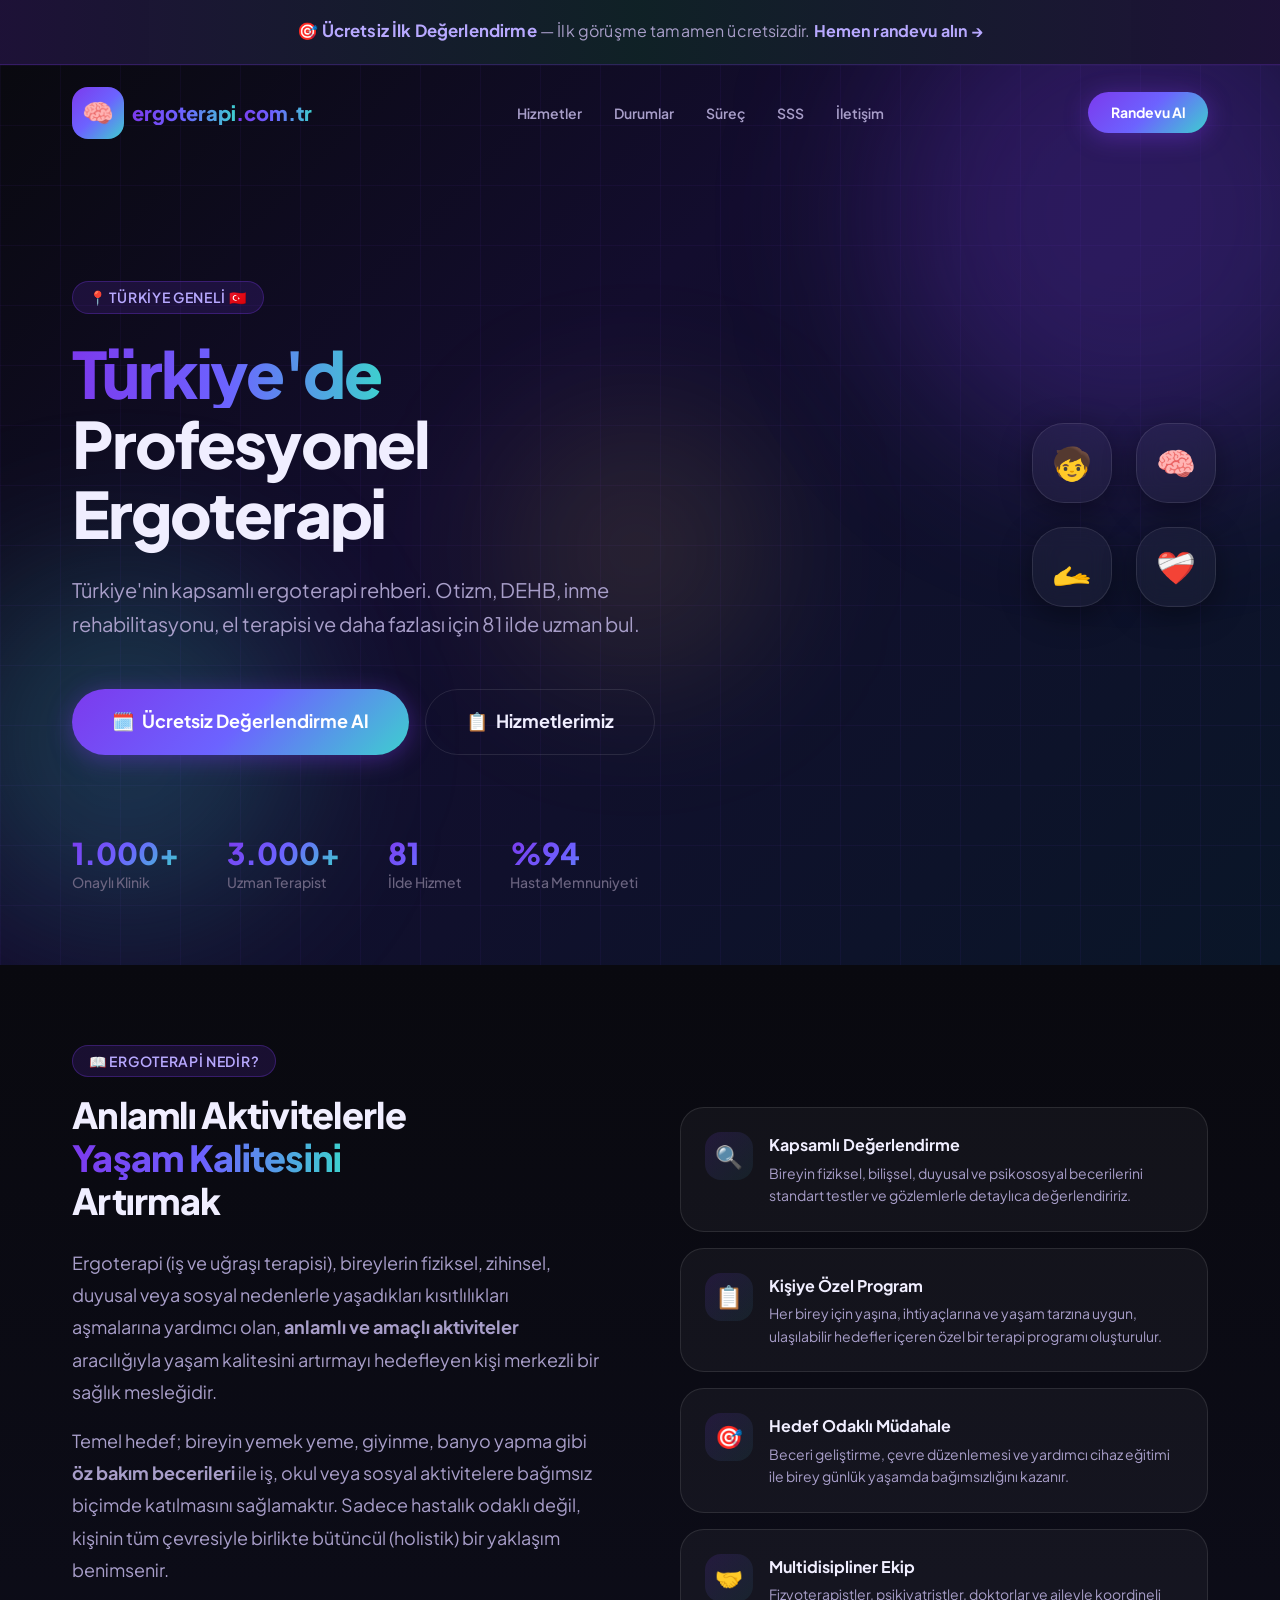
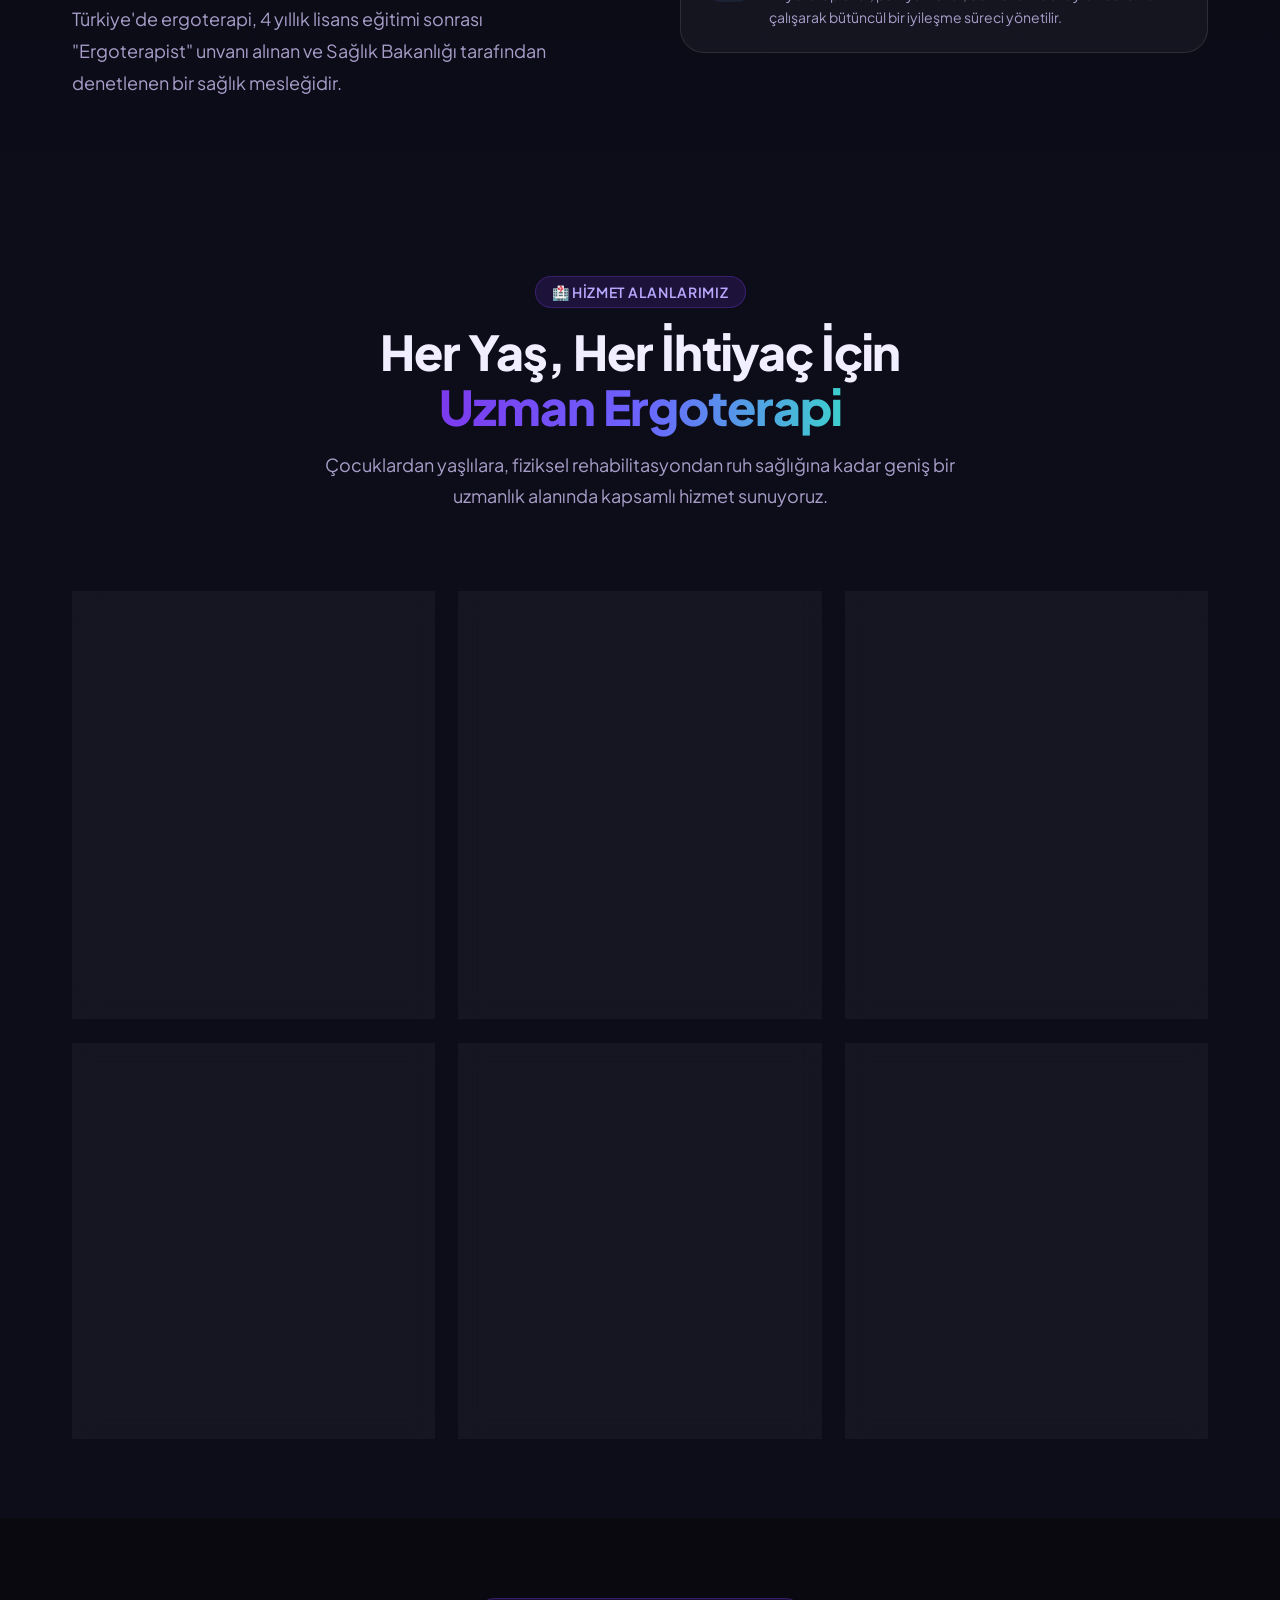
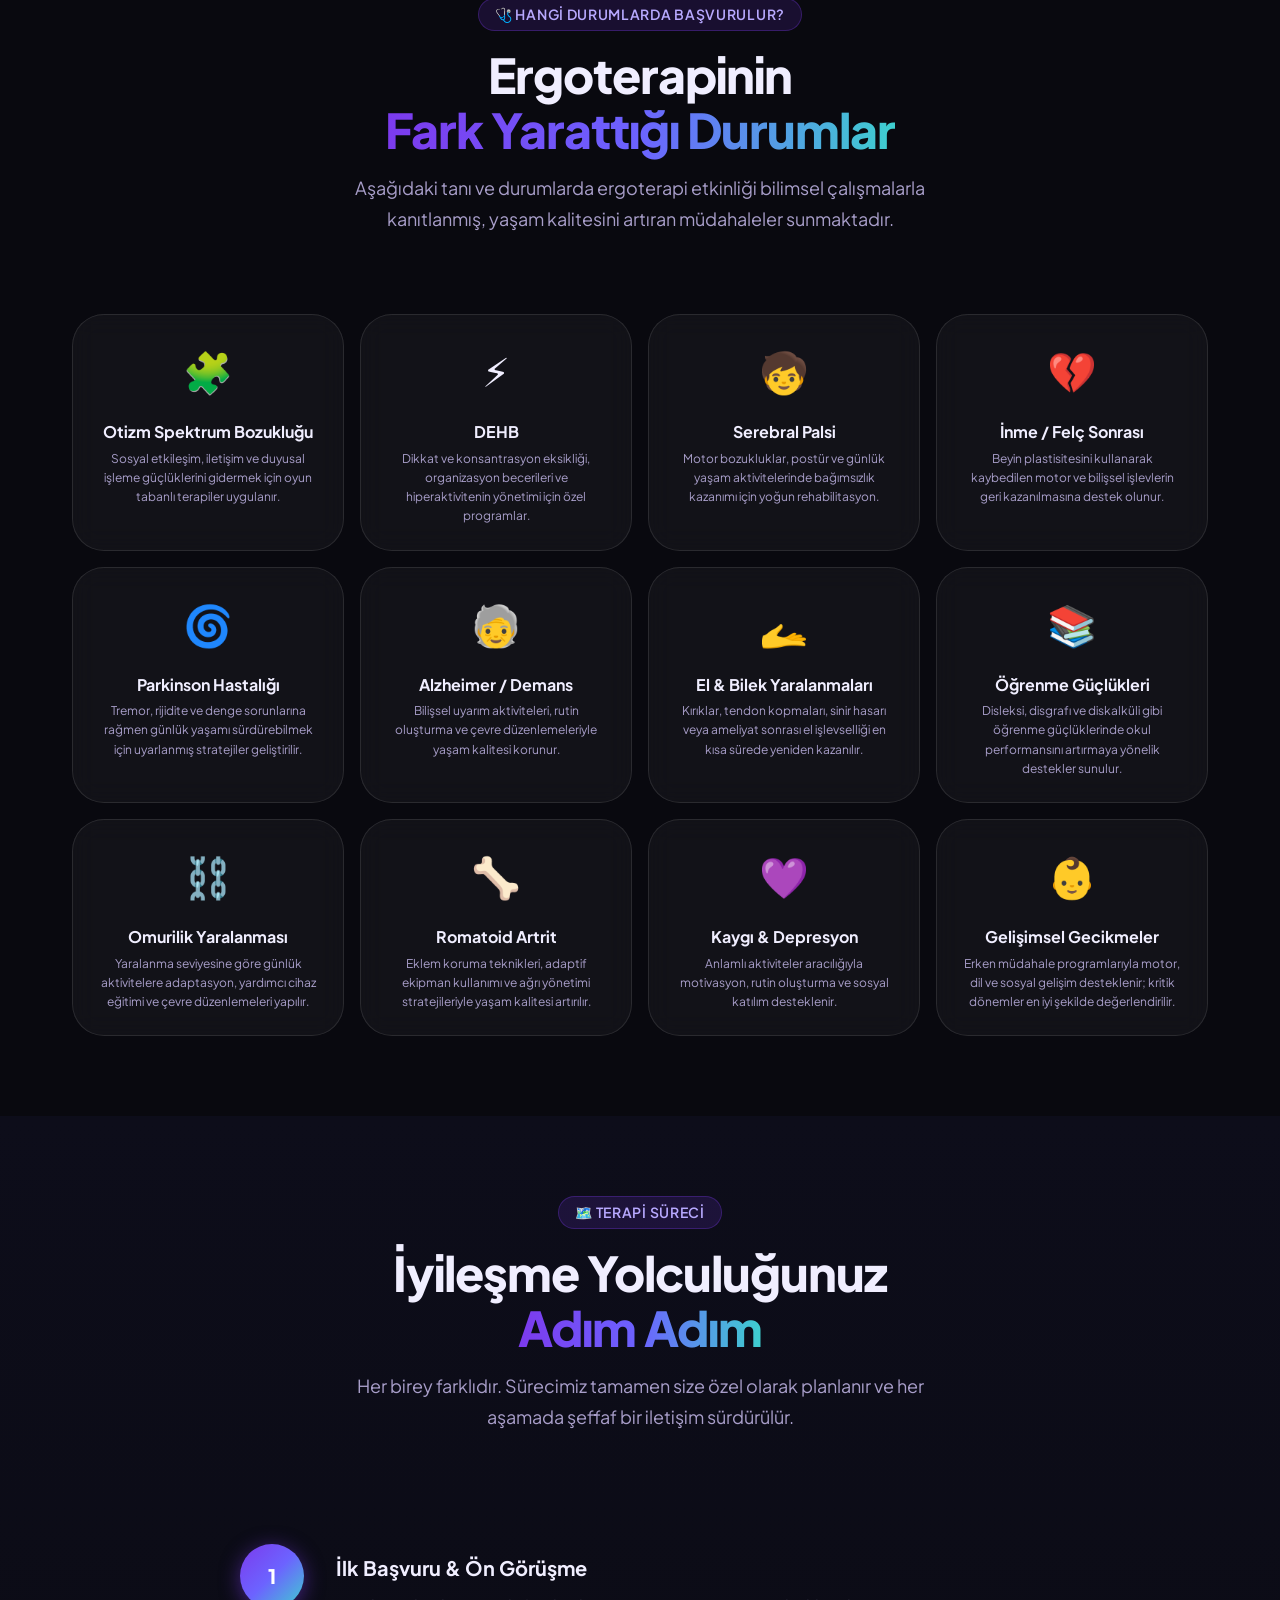
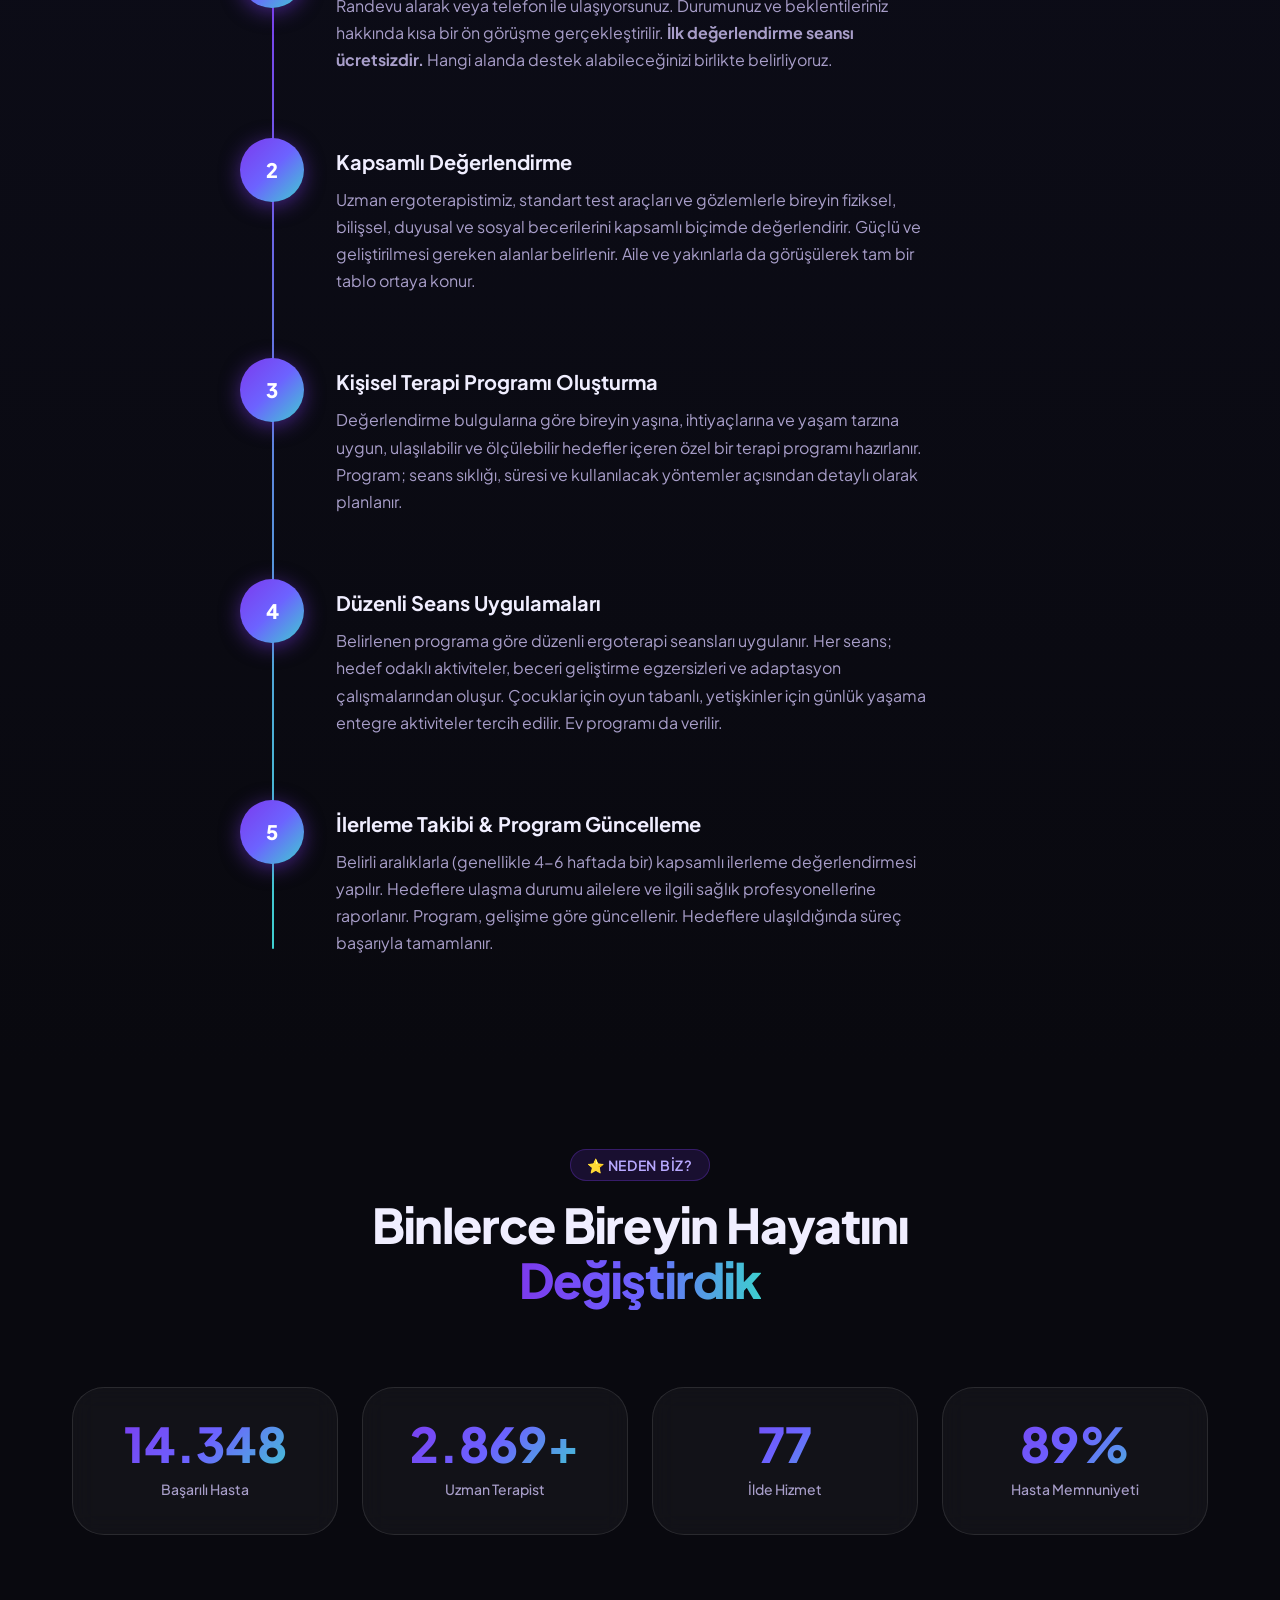
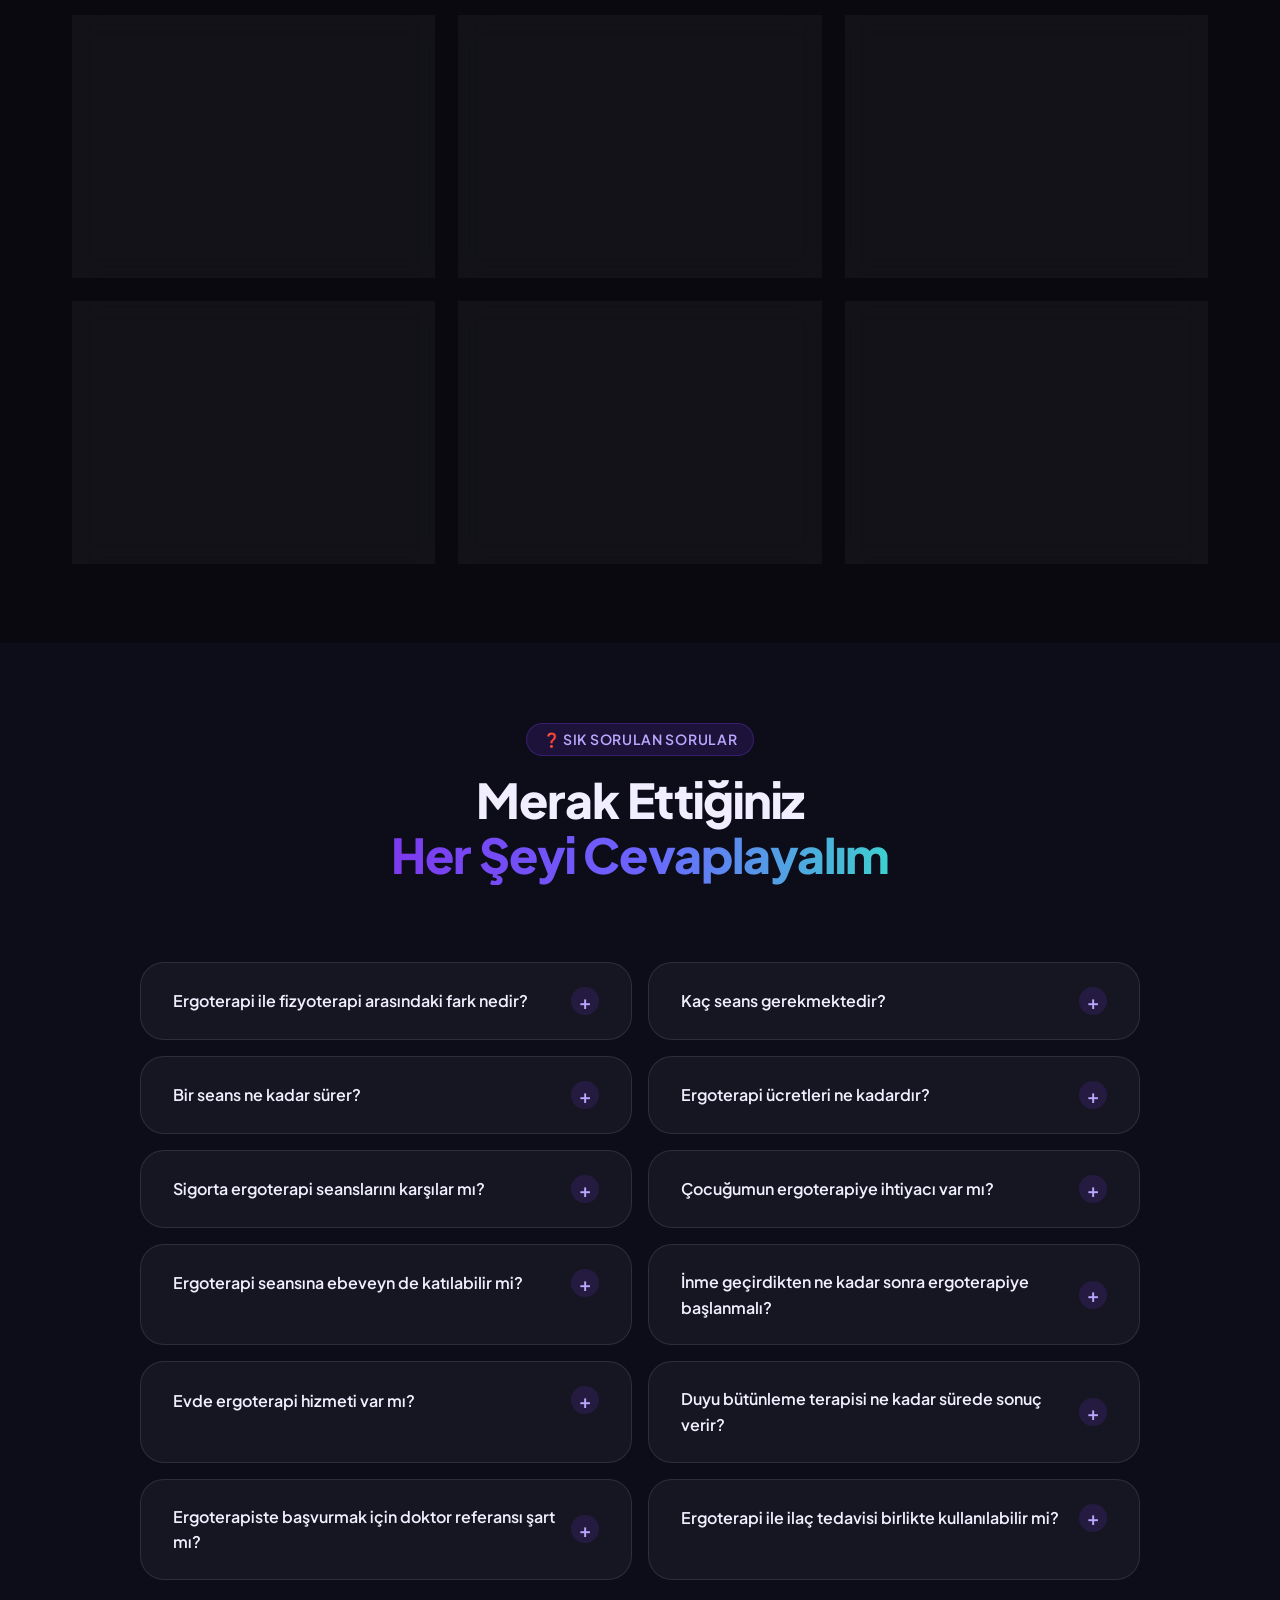
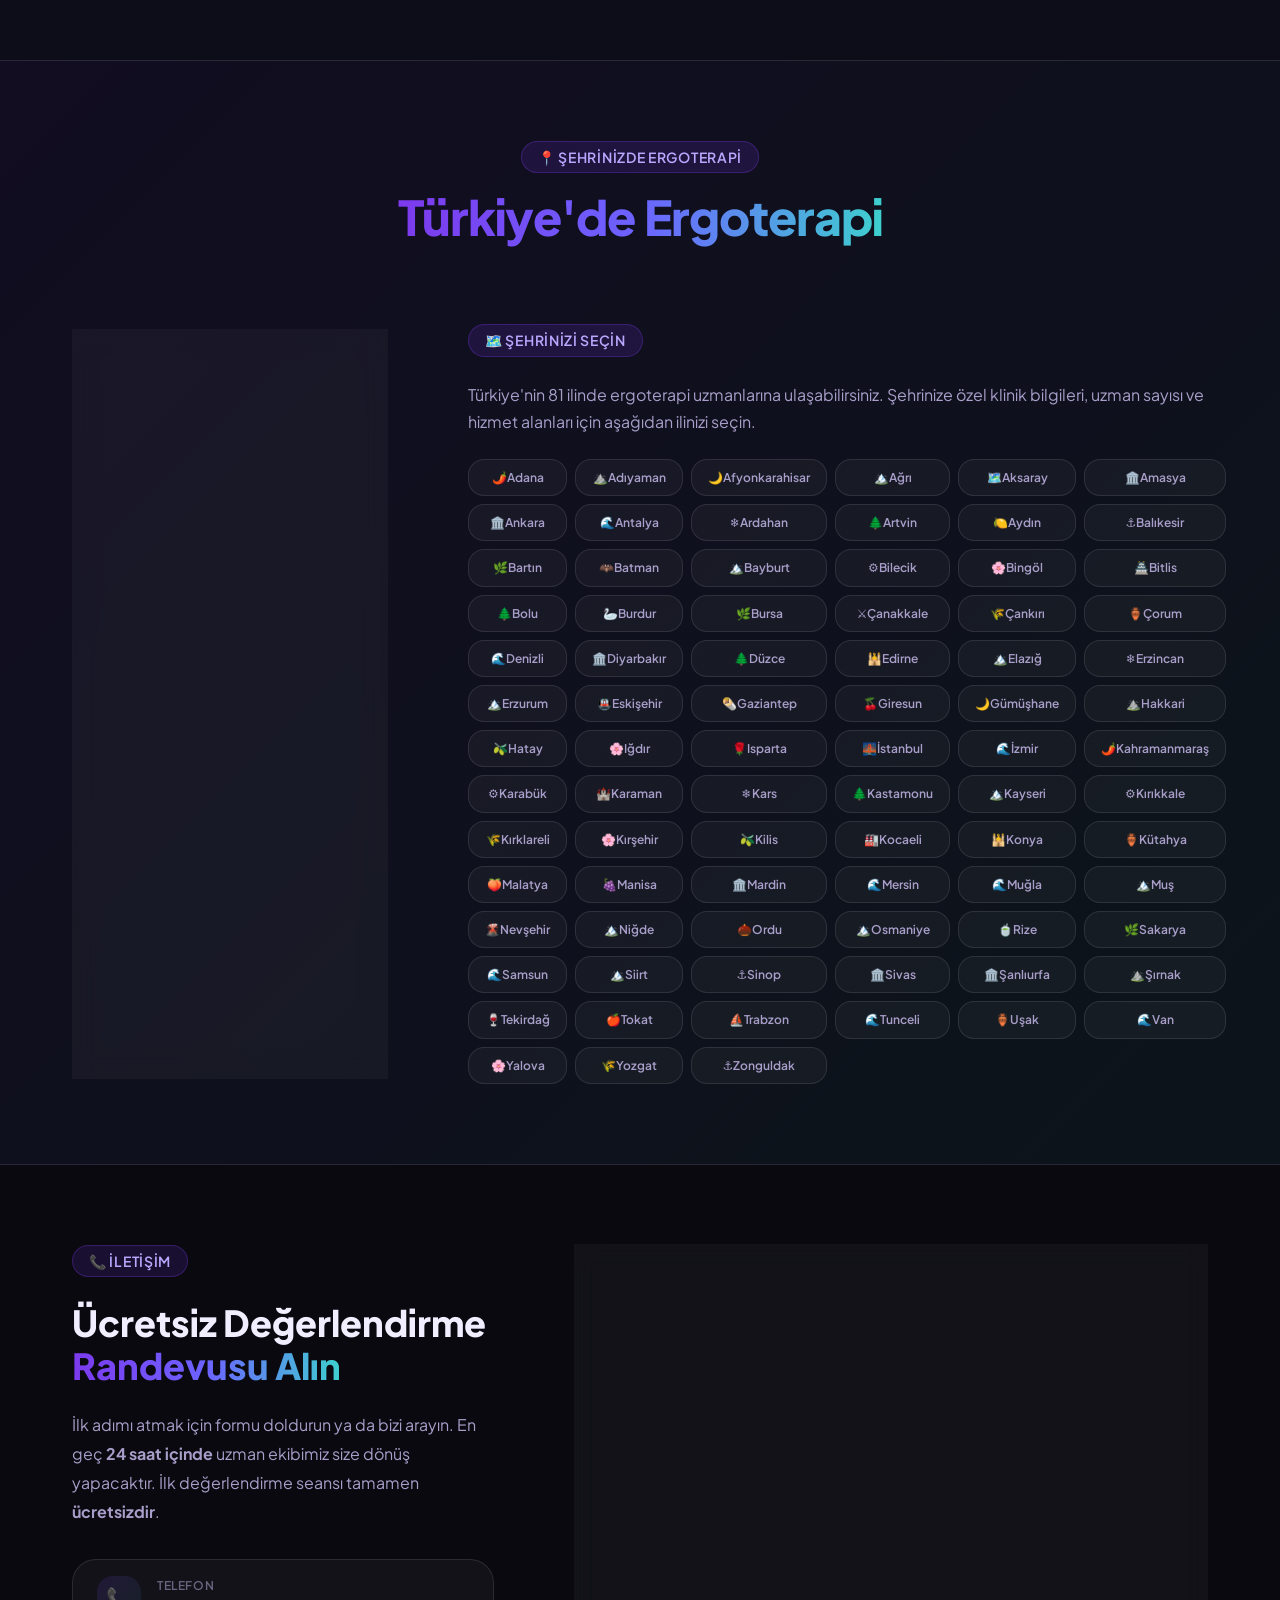
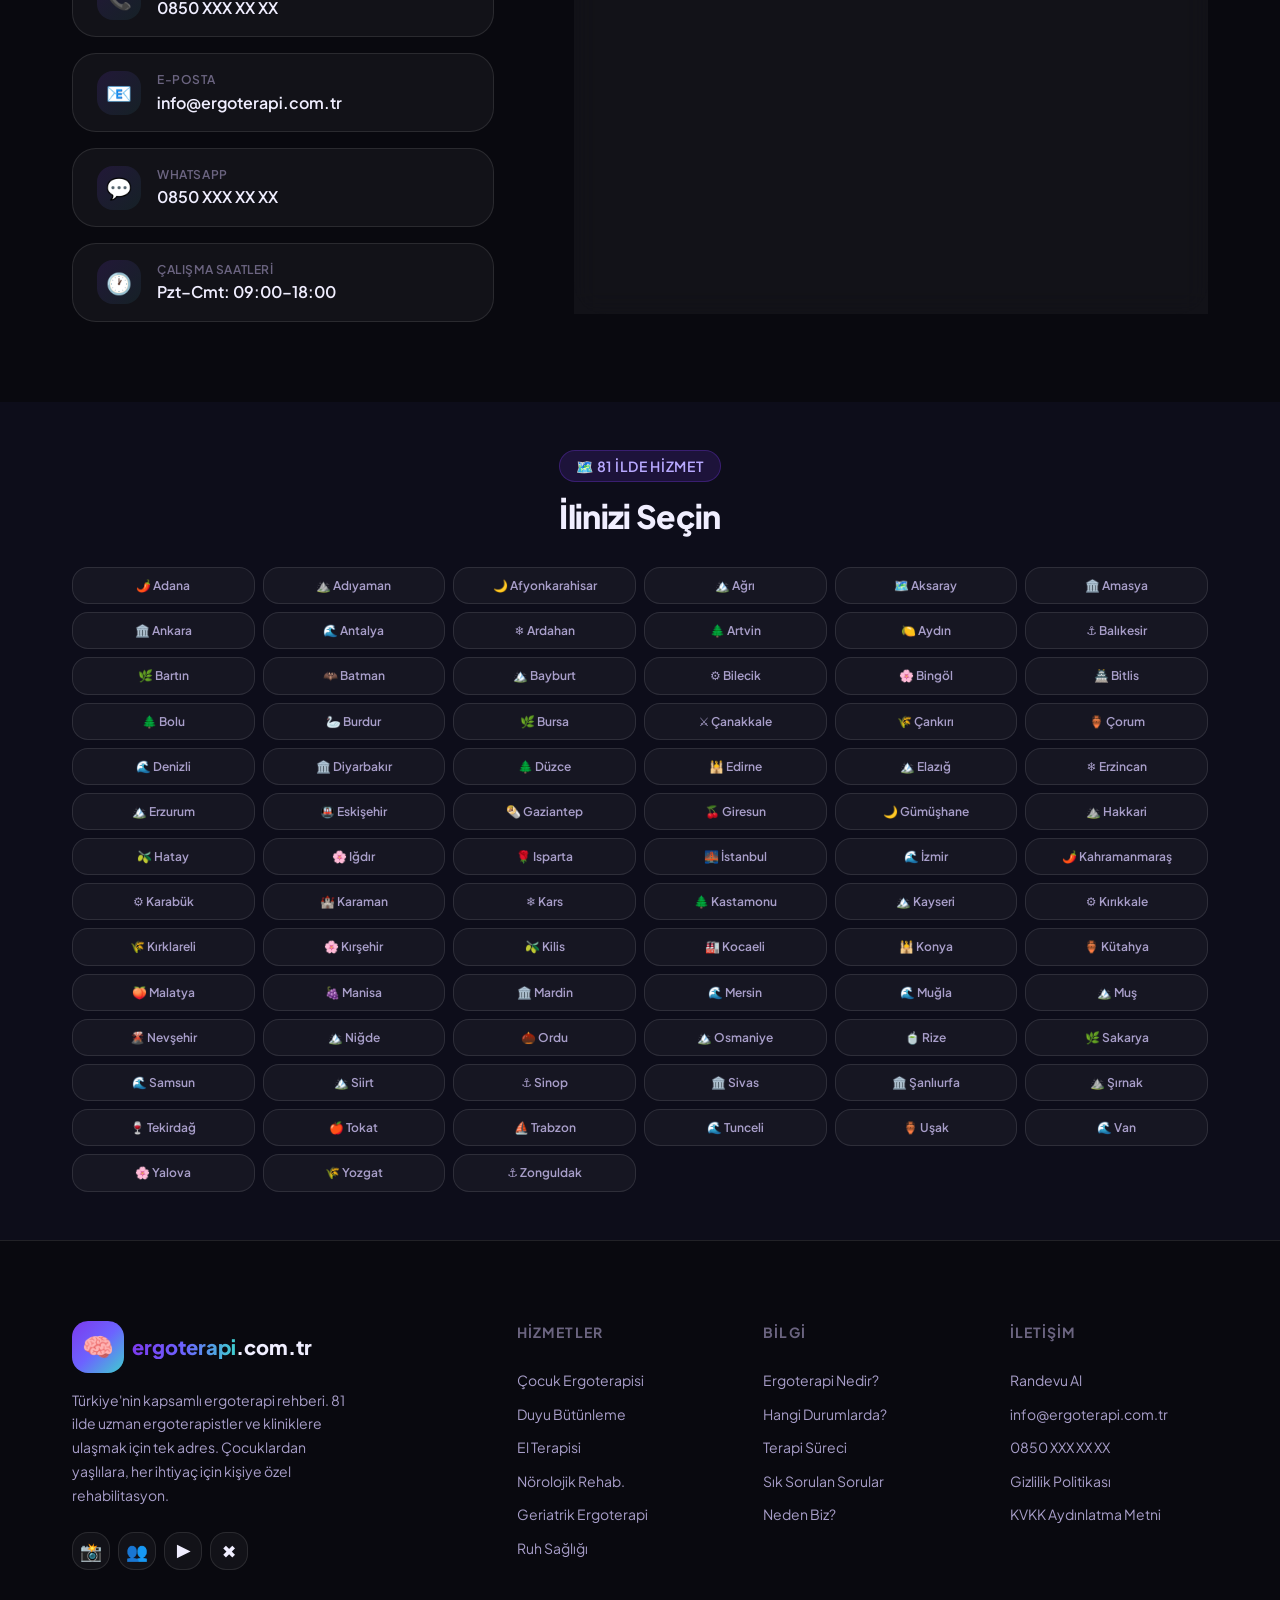
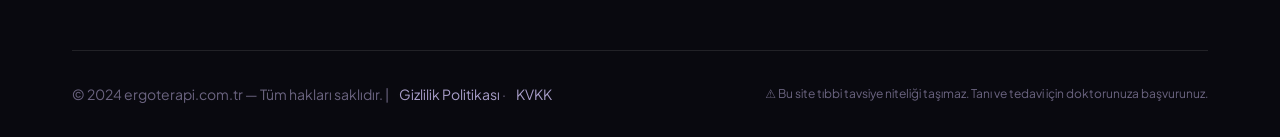
==== commit 9bd56623: "footer sehir linkleri path bazliya guncellendi (/yalova)" ====
--- a/index.html
+++ b/index.html
@@ -1092,10 +1092,7 @@
     const footerGrid = document.getElementById('cities-grid-footer');
     if (footerGrid && typeof CITIES_LIST !== 'undefined') {
       footerGrid.innerHTML = CITIES_LIST.map(city => {
-        const href = window.location.hostname.includes('localhost') || window.location.hostname.includes('127.0.0.1')
-          ? `?city=${city.slug}`
-          : `https://${city.slug}.ergoterapi.com.tr`;
-        return `<a href="${href}" class="city-link">${city.emoji} ${city.name}</a>`;
+        return `<a href="/${city.slug}" class="city-link">${city.emoji} ${city.name}</a>`;
       }).join('');
     }
 
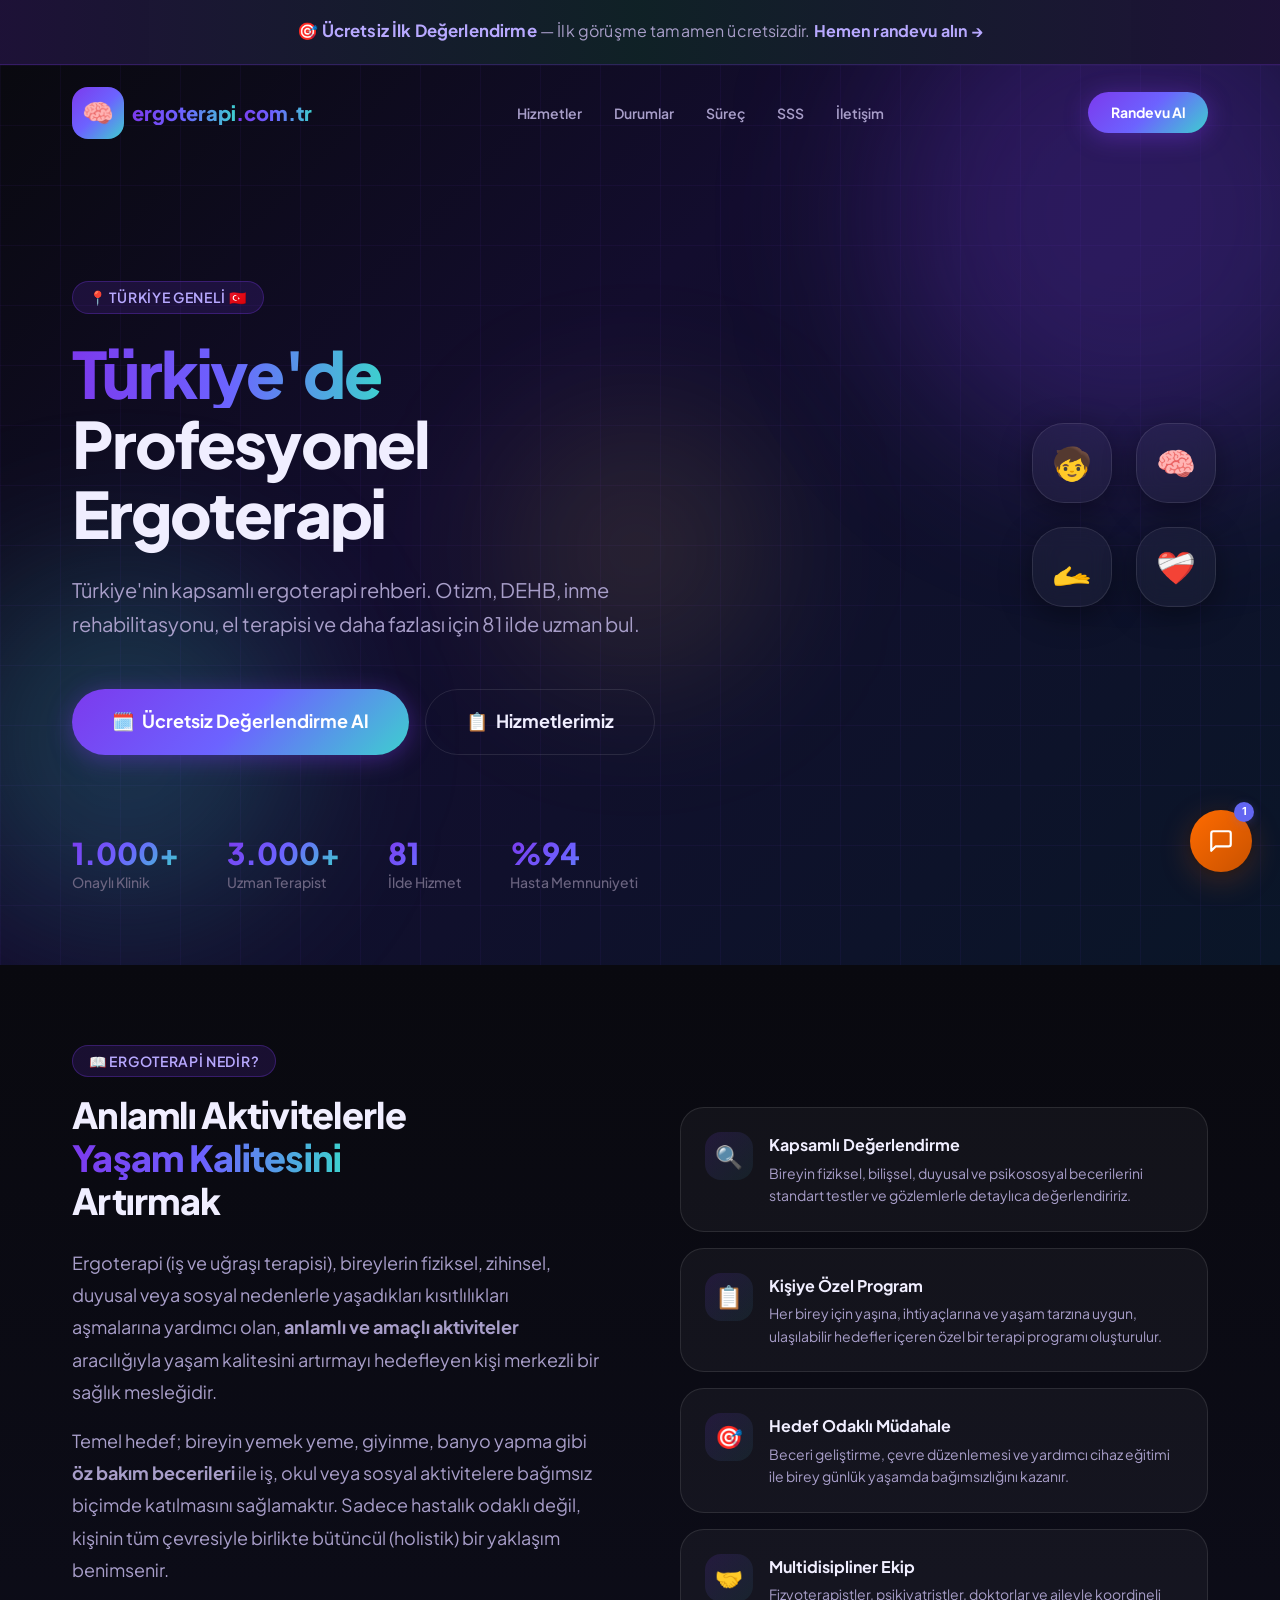
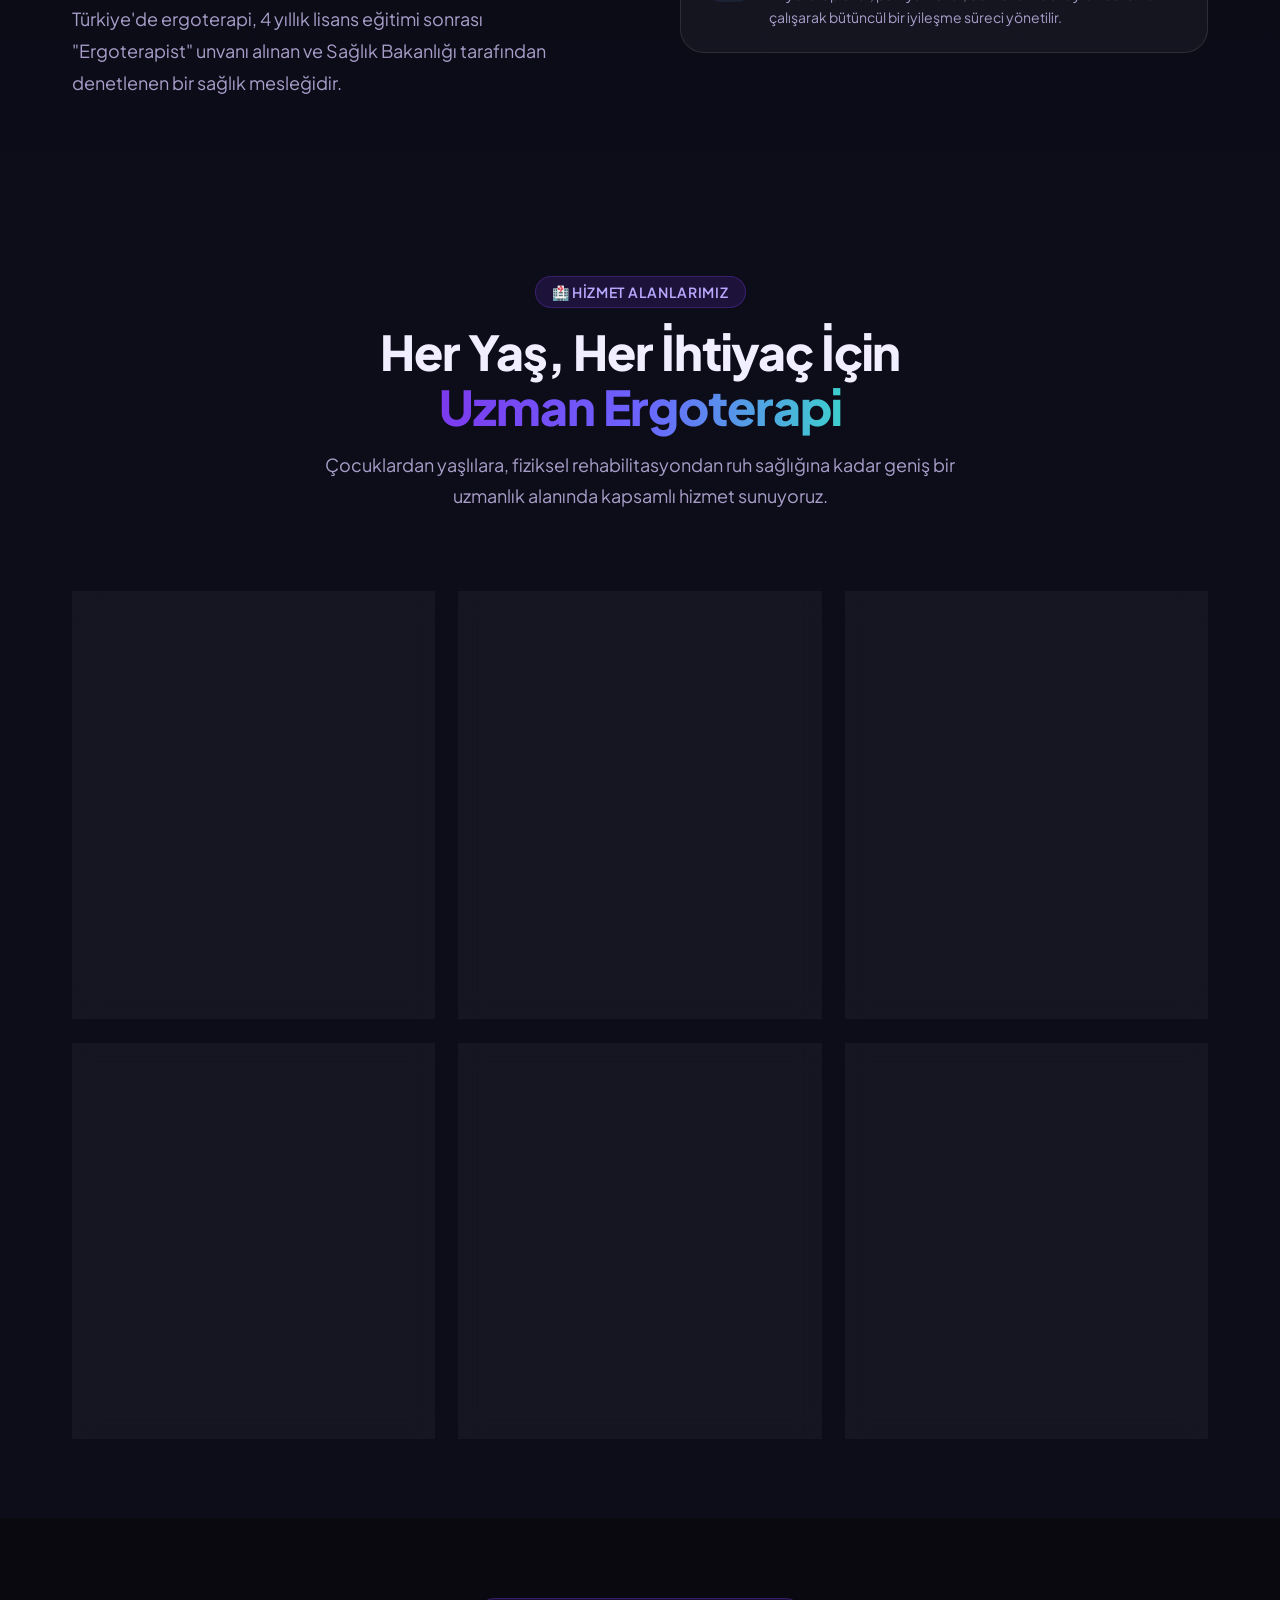
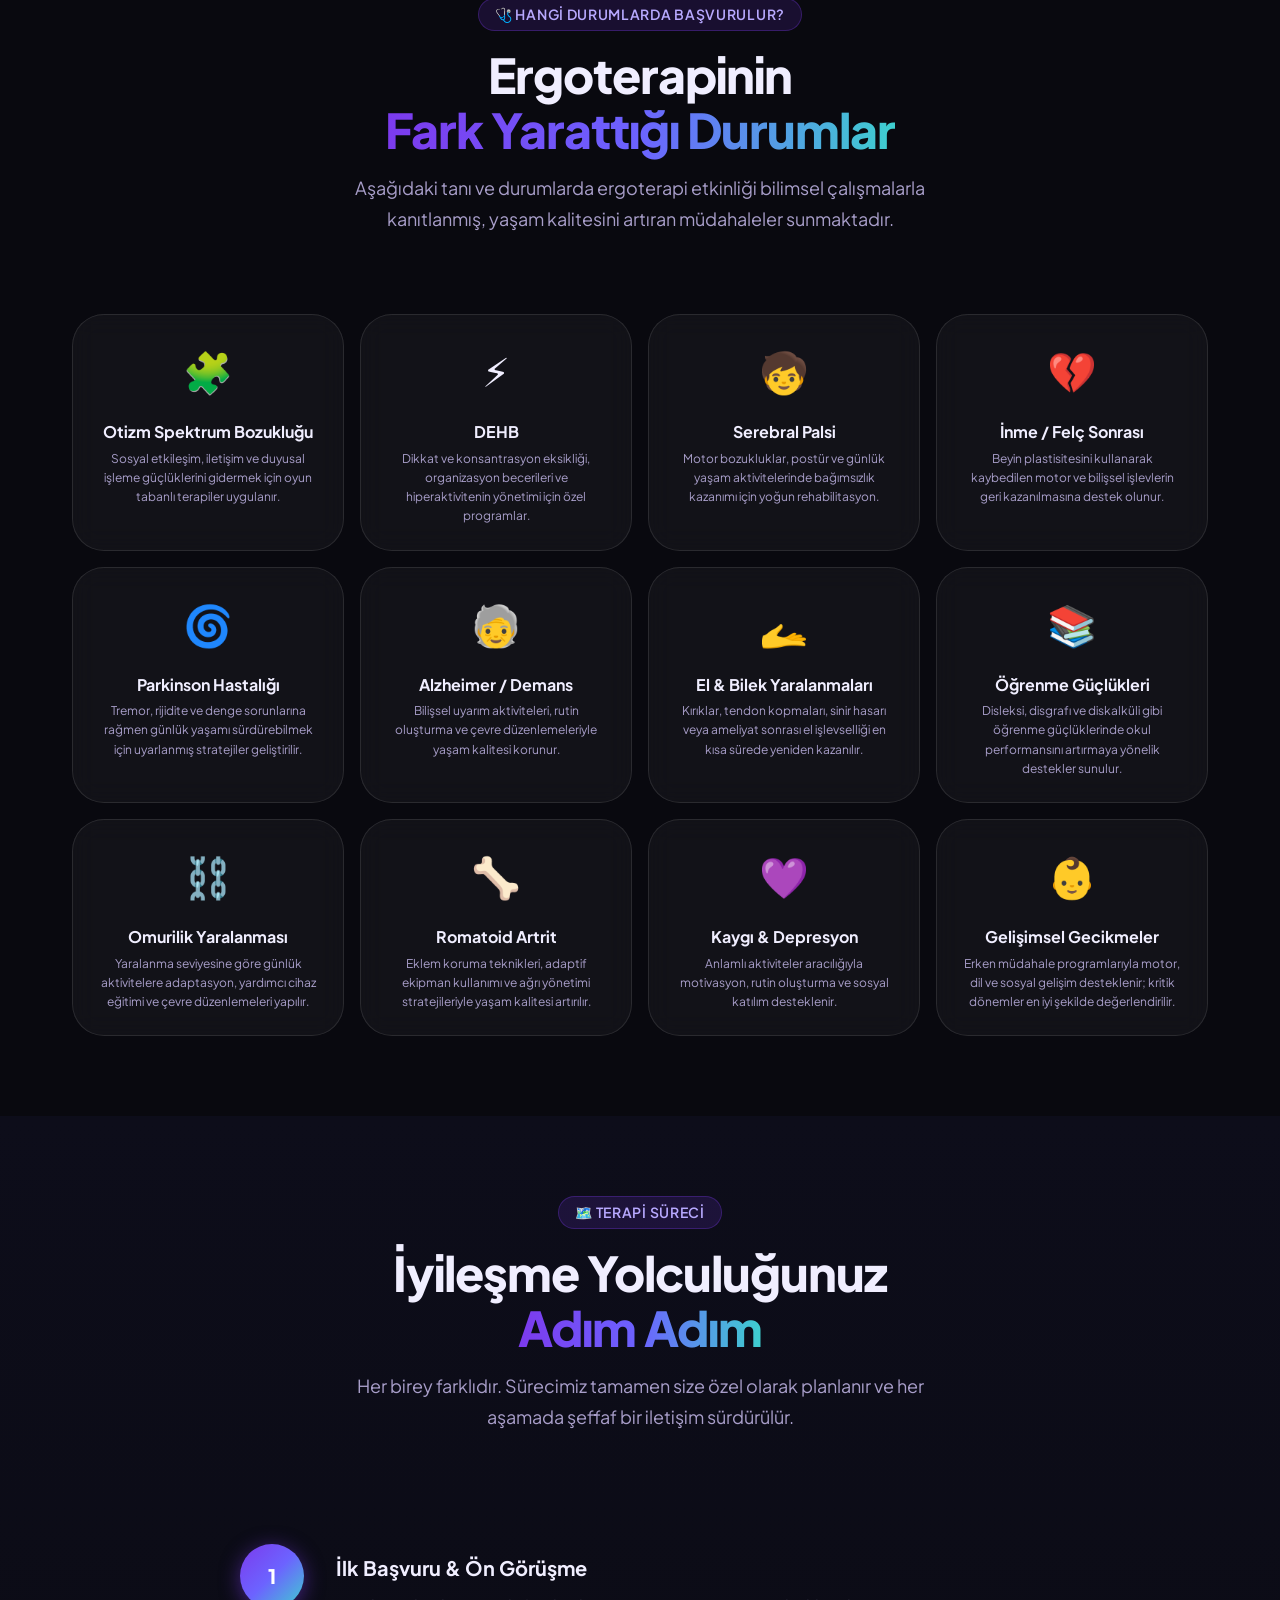
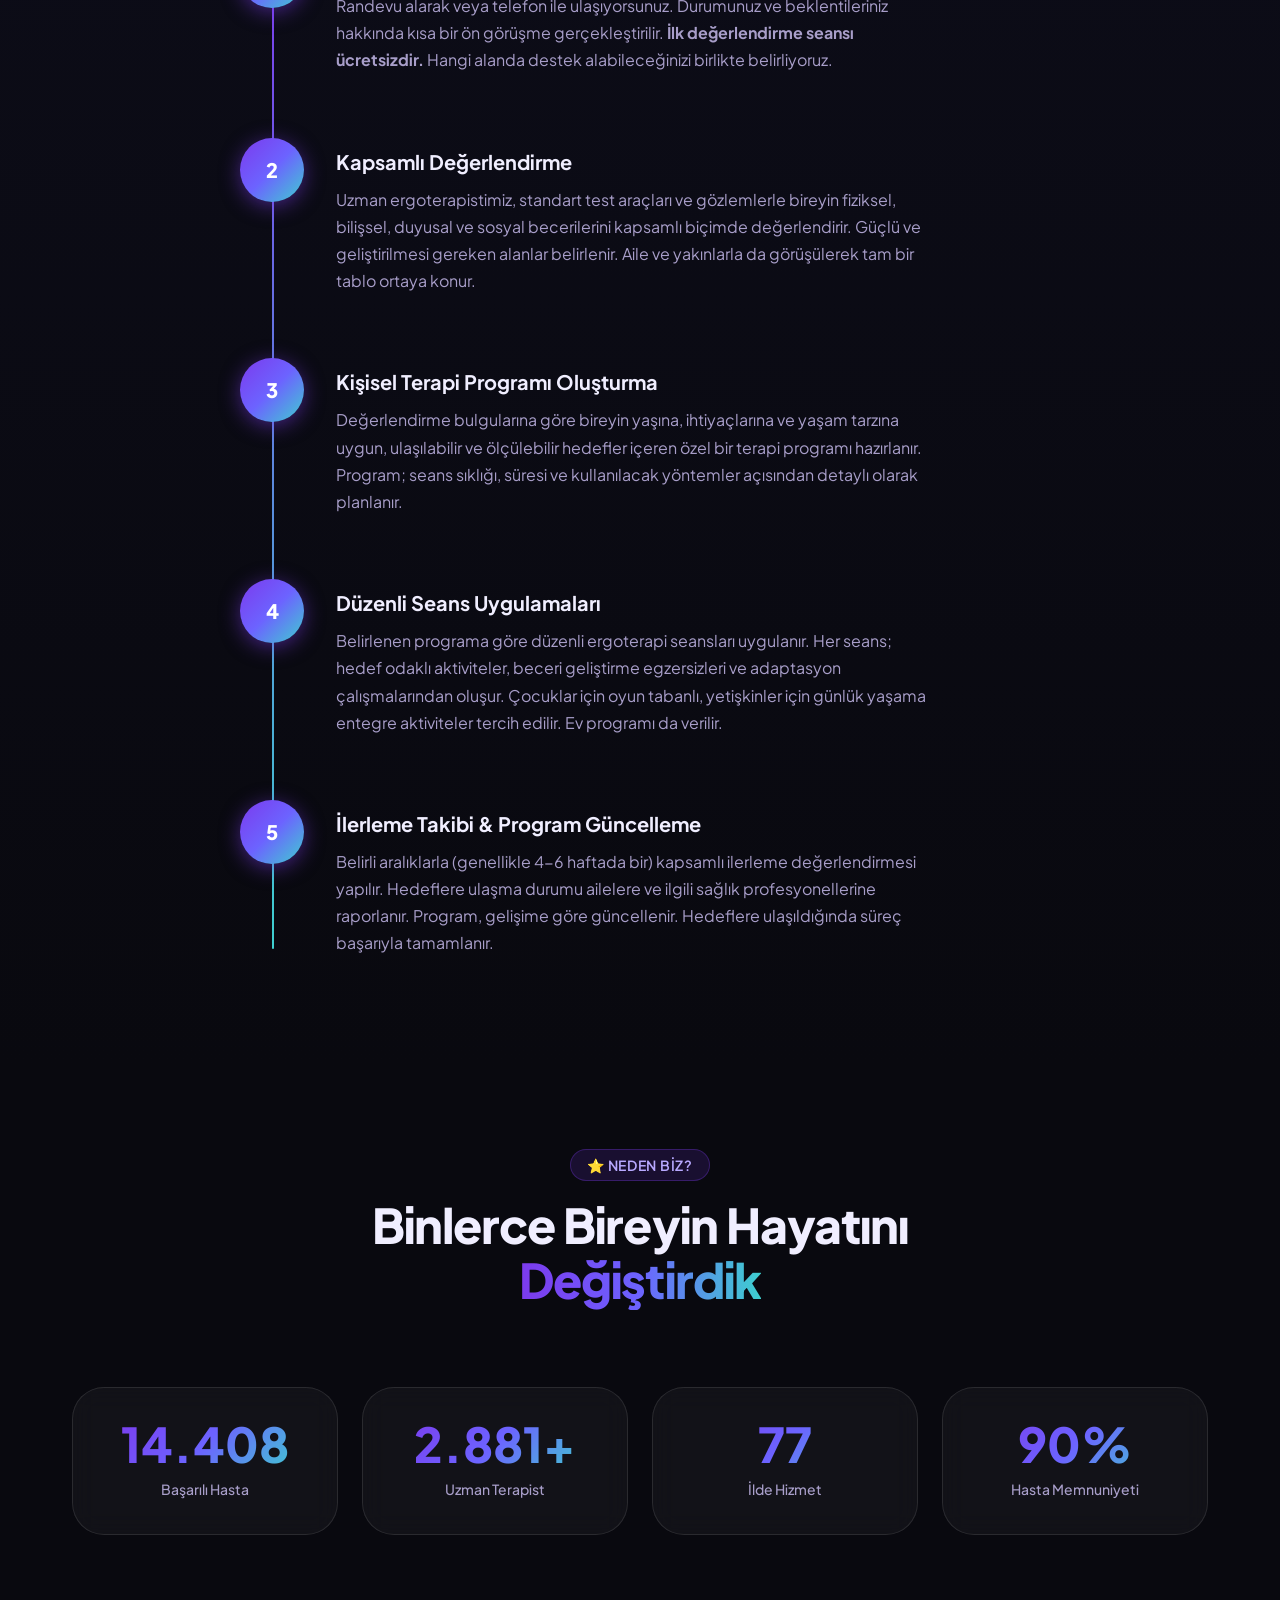
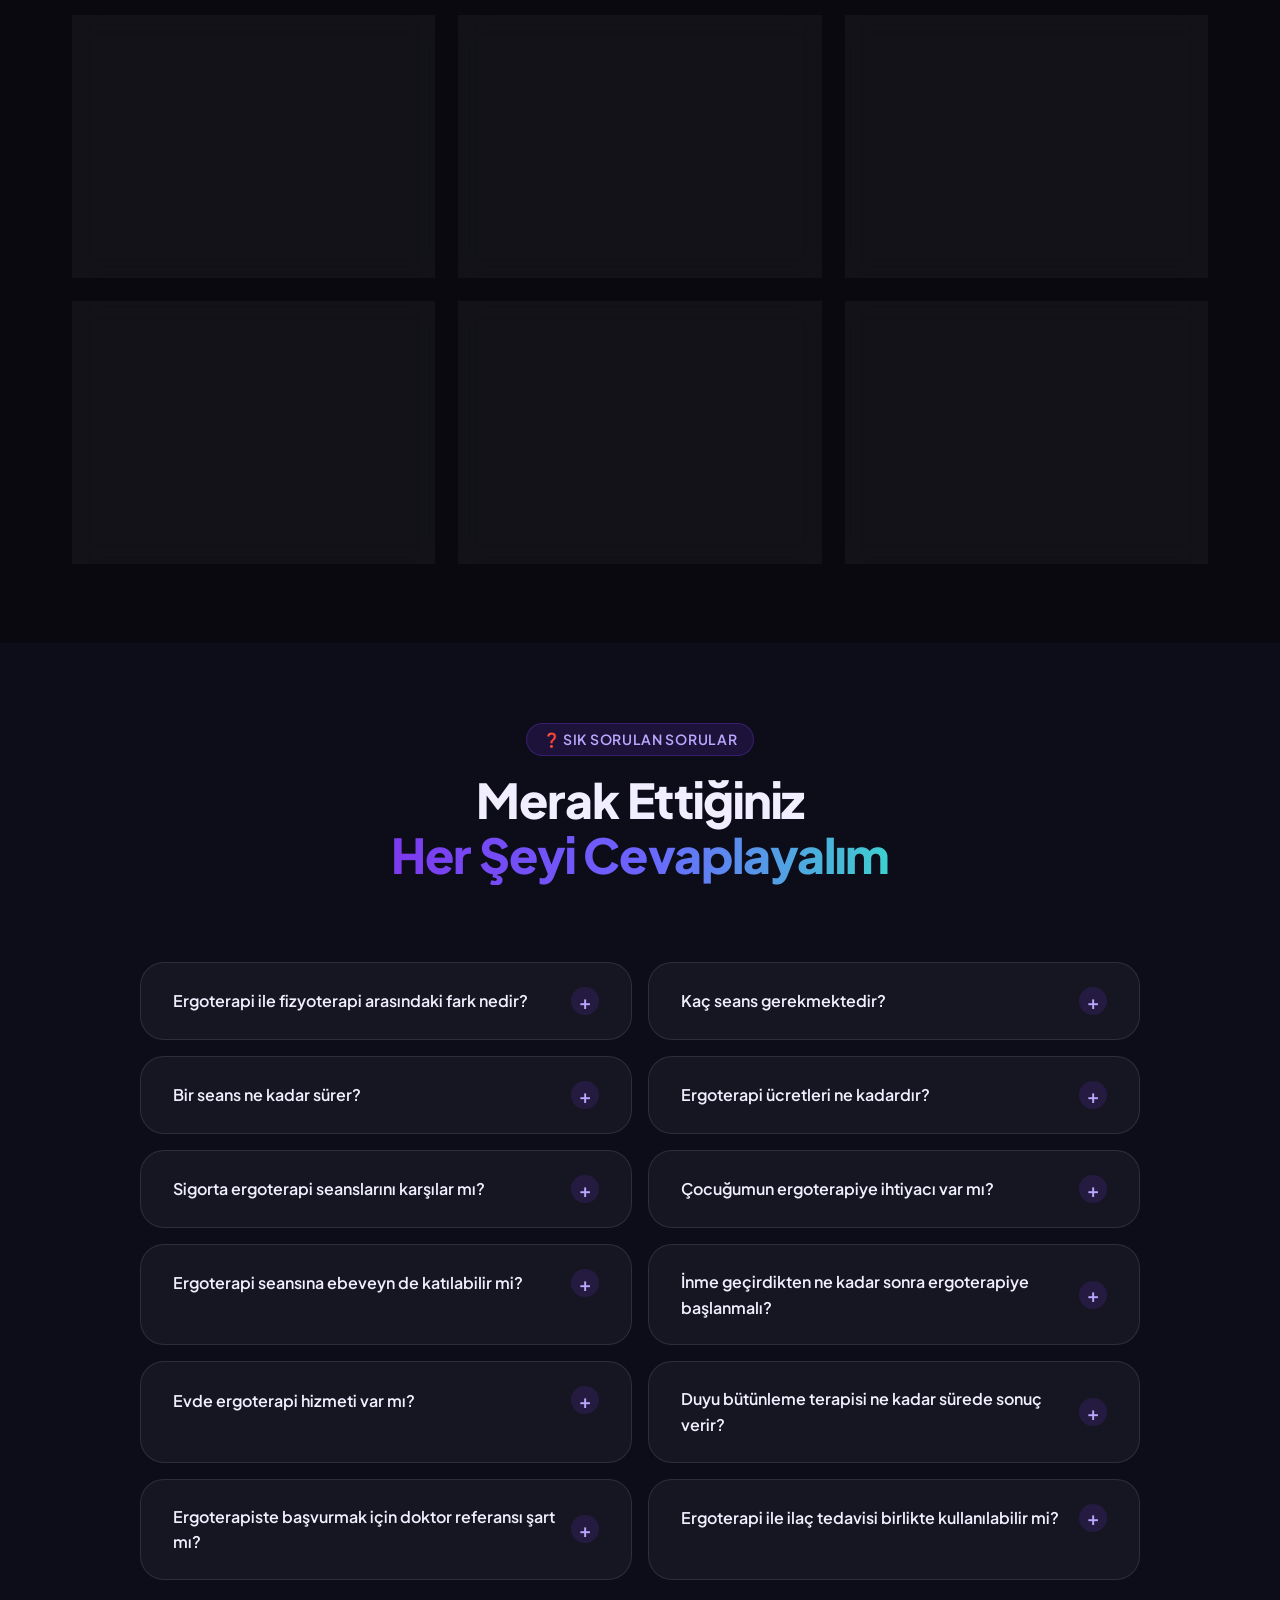
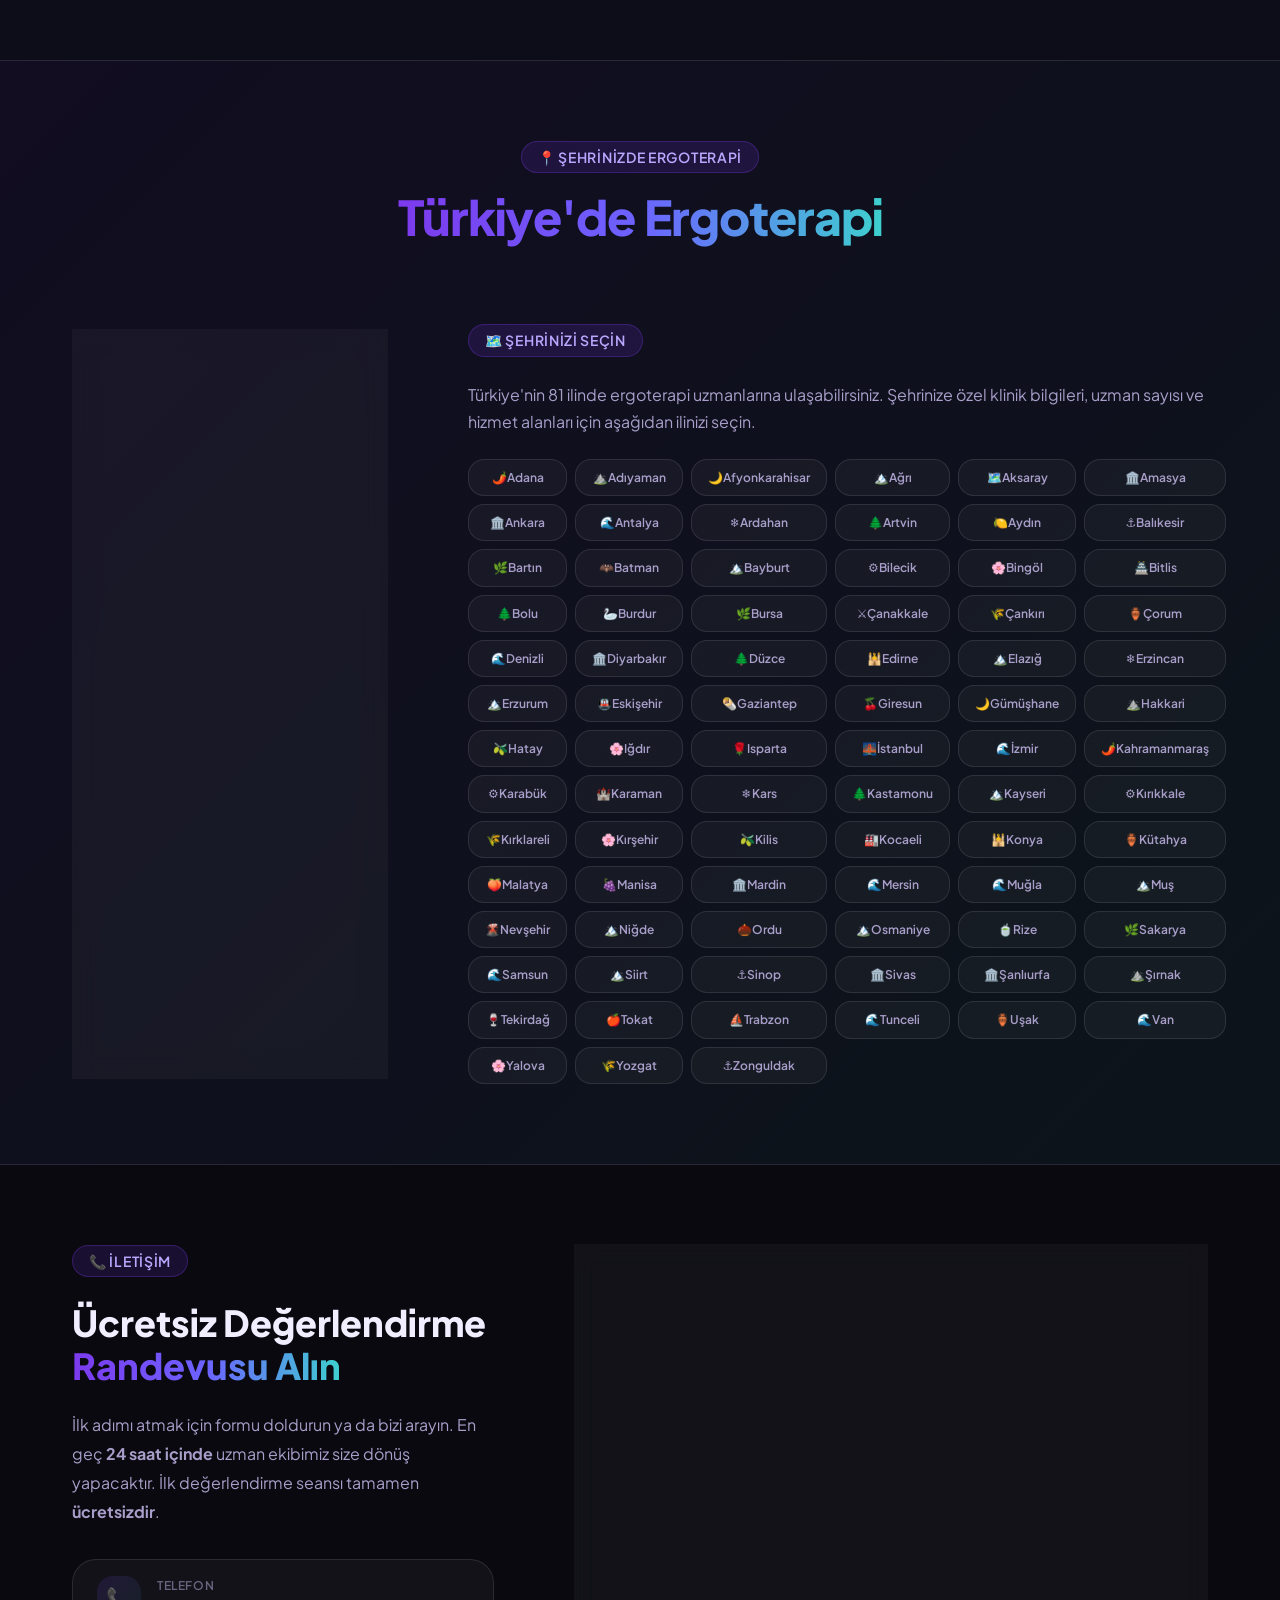
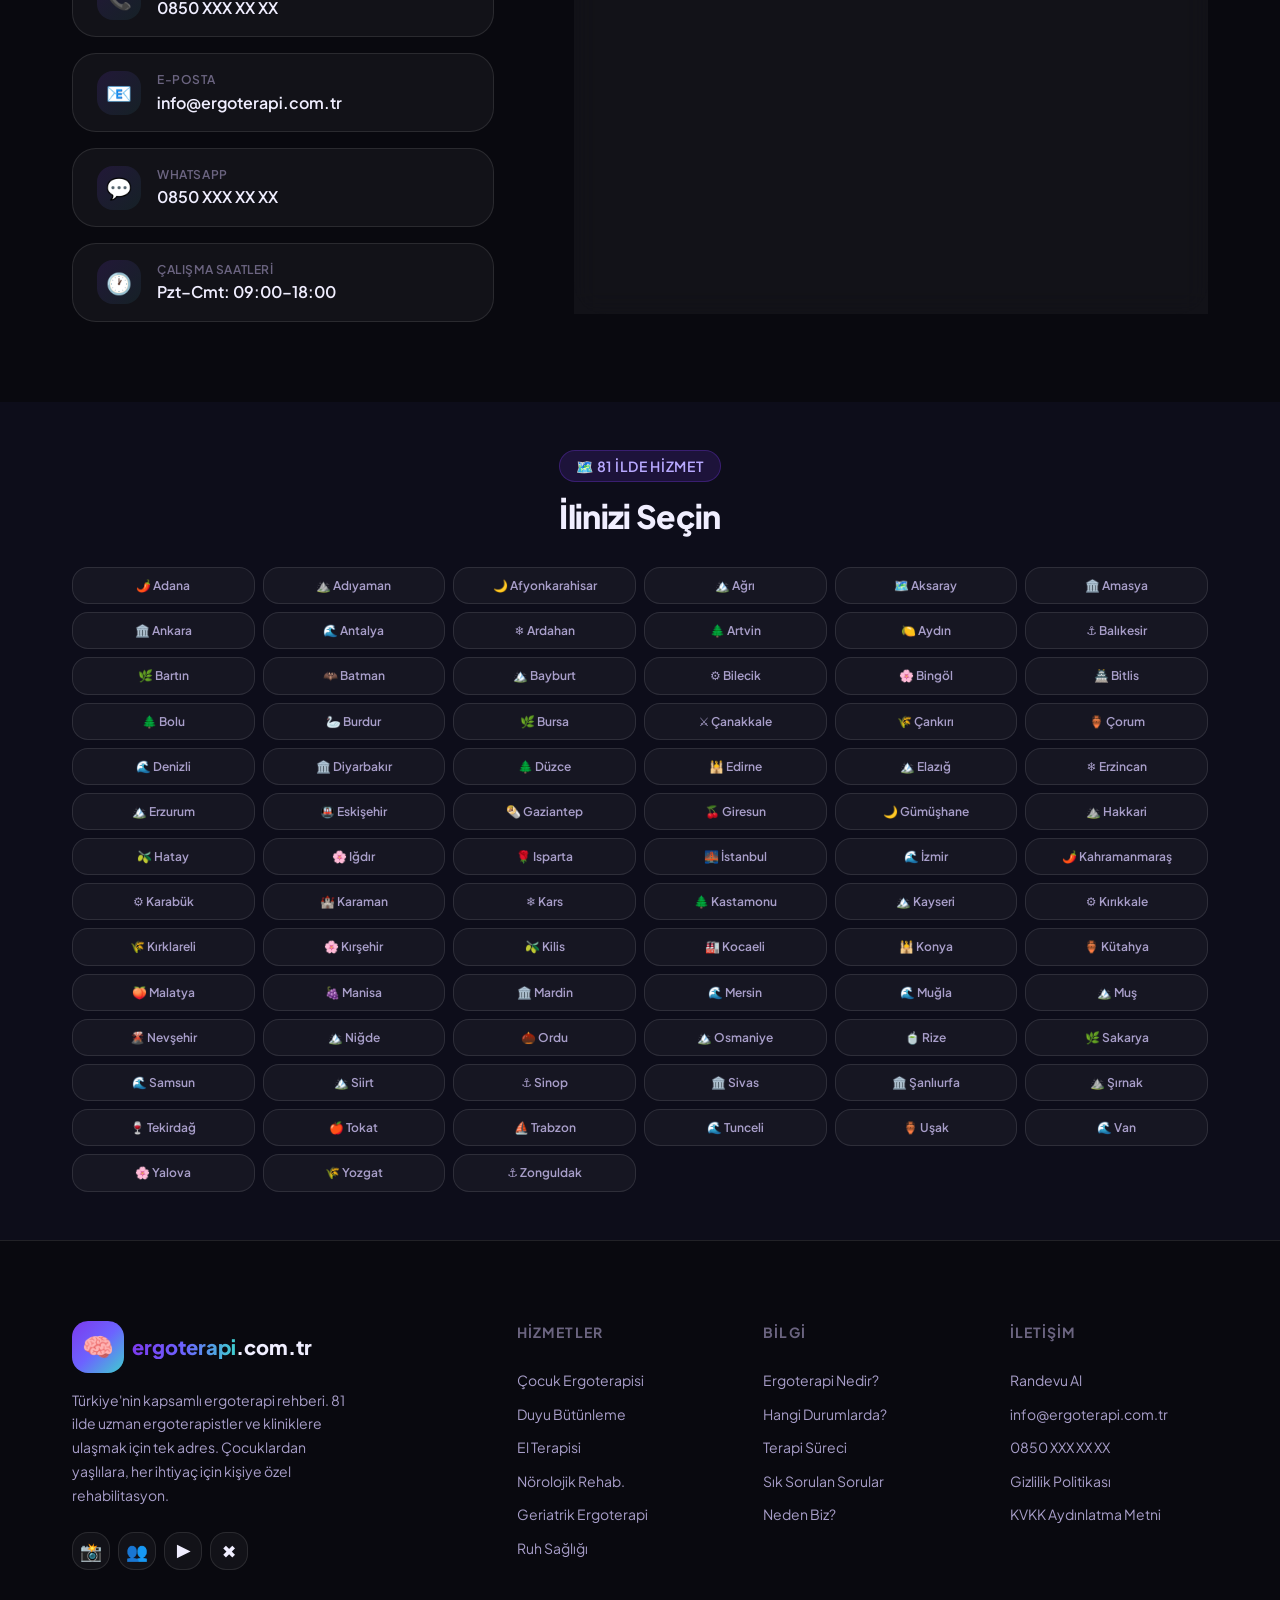
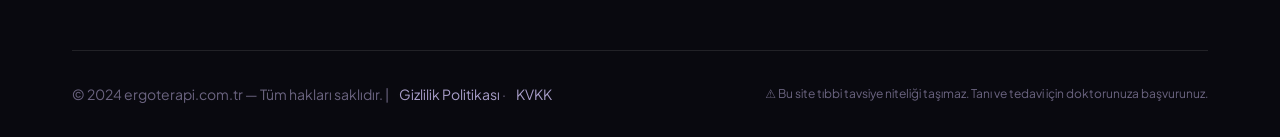
==== commit e3be4368: "telegram canli destek chatbox widgeti entegre edildi" ====
--- a/index.html
+++ b/index.html
@@ -1108,5 +1108,21 @@
   });
 </script>
 
+<!-- Telegram Canlı Destek Widget -->
+<script src="/assets/js/chatbox.js"></script>
+<script>
+  if (typeof HazeChat !== 'undefined') {
+    HazeChat.init({
+      apiMode:    "telegram",
+      apiUrl:     "https://api.ergoterapi.com.tr/chat.php",
+      botName:    "Ergoterapi Danışmanı",
+      botAvatar:  "🧠",
+      botStatus:  "Çevrimiçi",
+      welcomeMsg: "Merhaba! 👋 Ergoterapi hakkında danışmak istediğiniz bir konu veya randevu talebiniz var mı?",
+      quickReplies: ["Randevu Almak İstiyorum", "Ergoterapi Nedir?", "Seans Ücretleri", "İletişim & Konum"]
+    });
+  }
+</script>
+
 </body>
 </html>
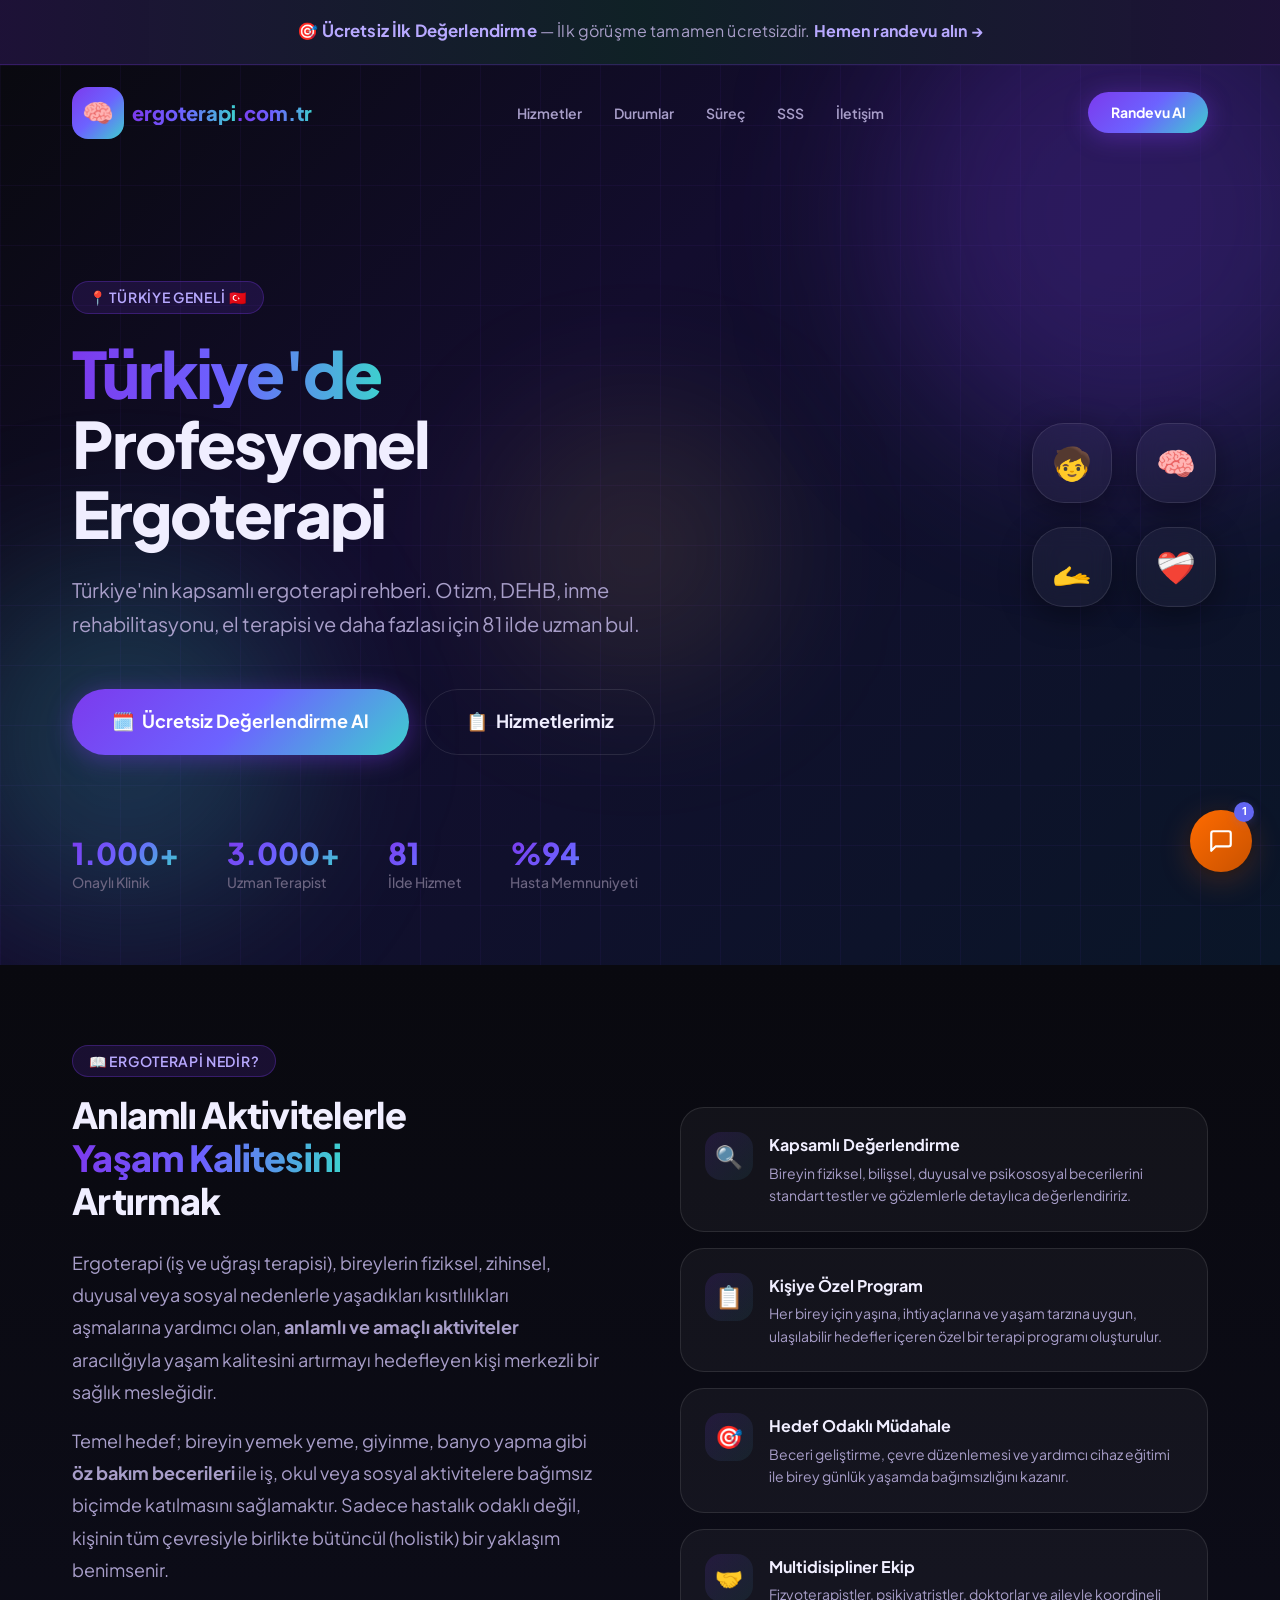
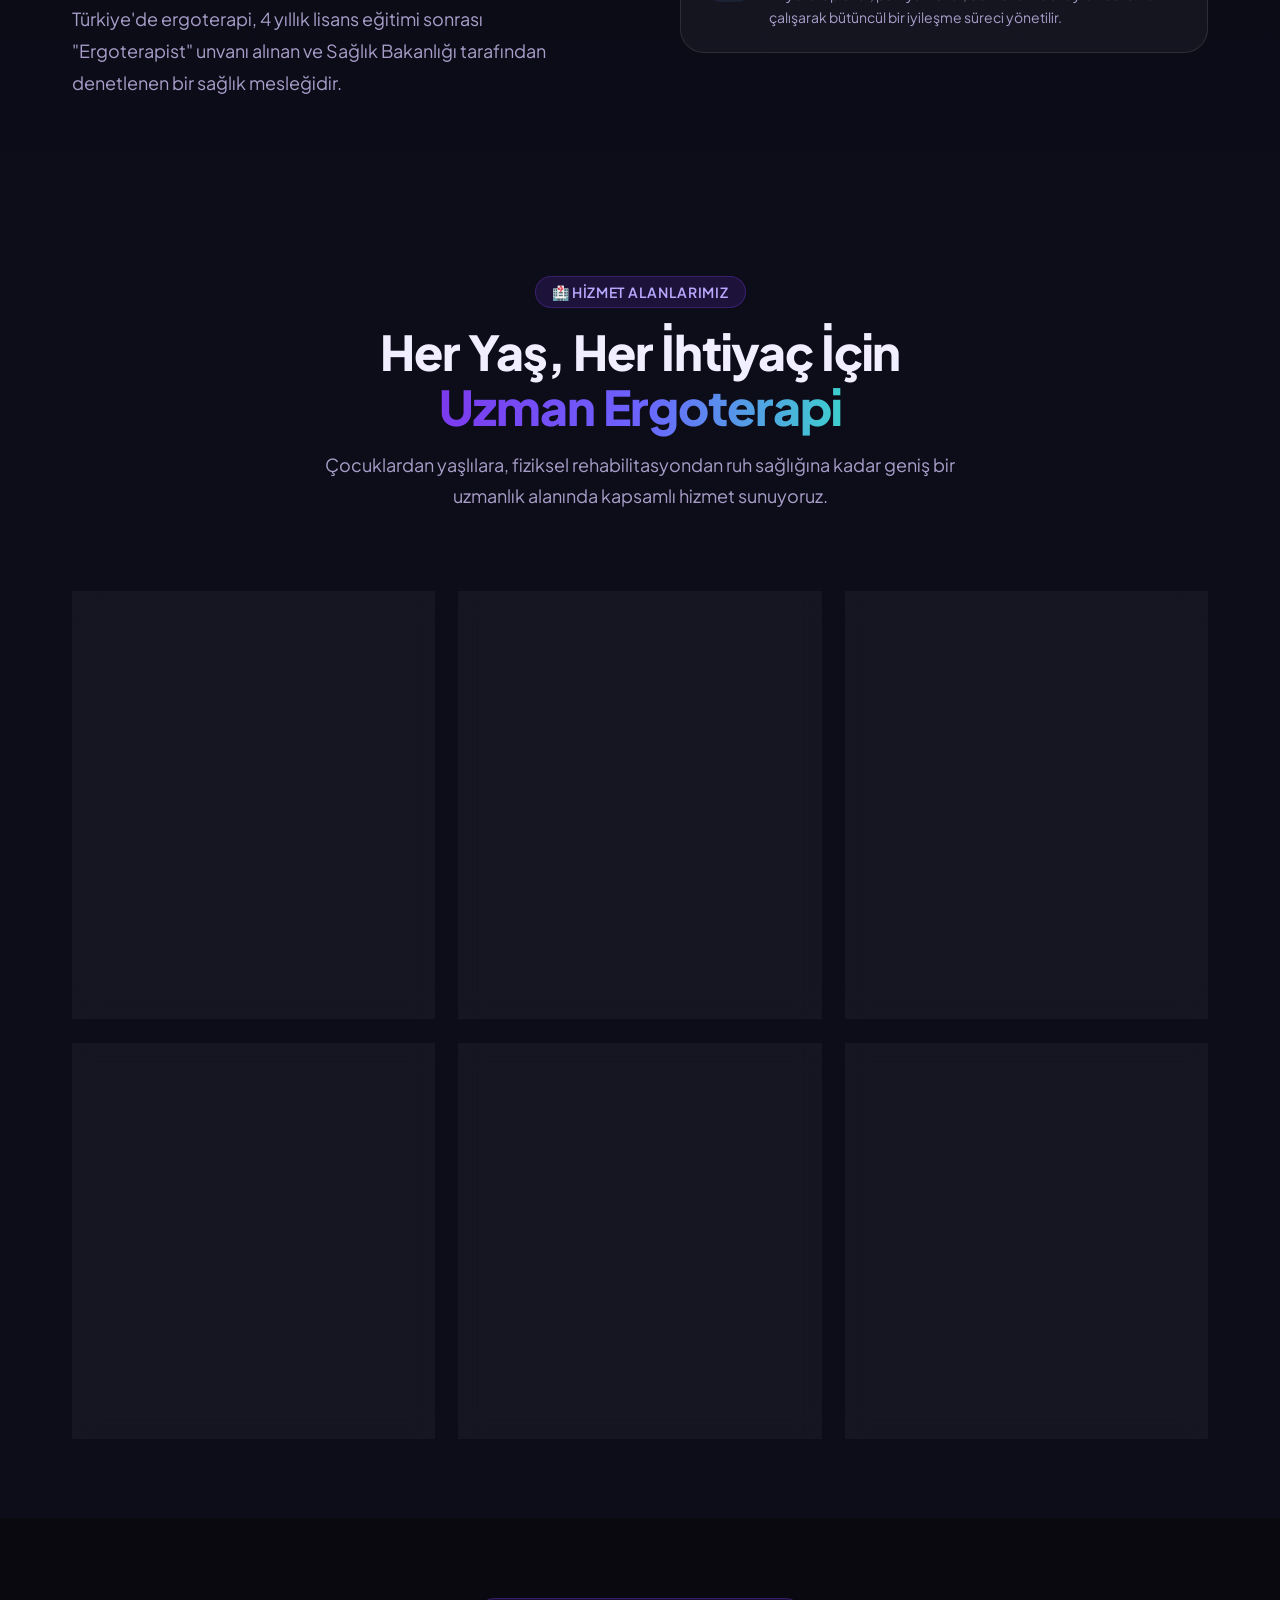
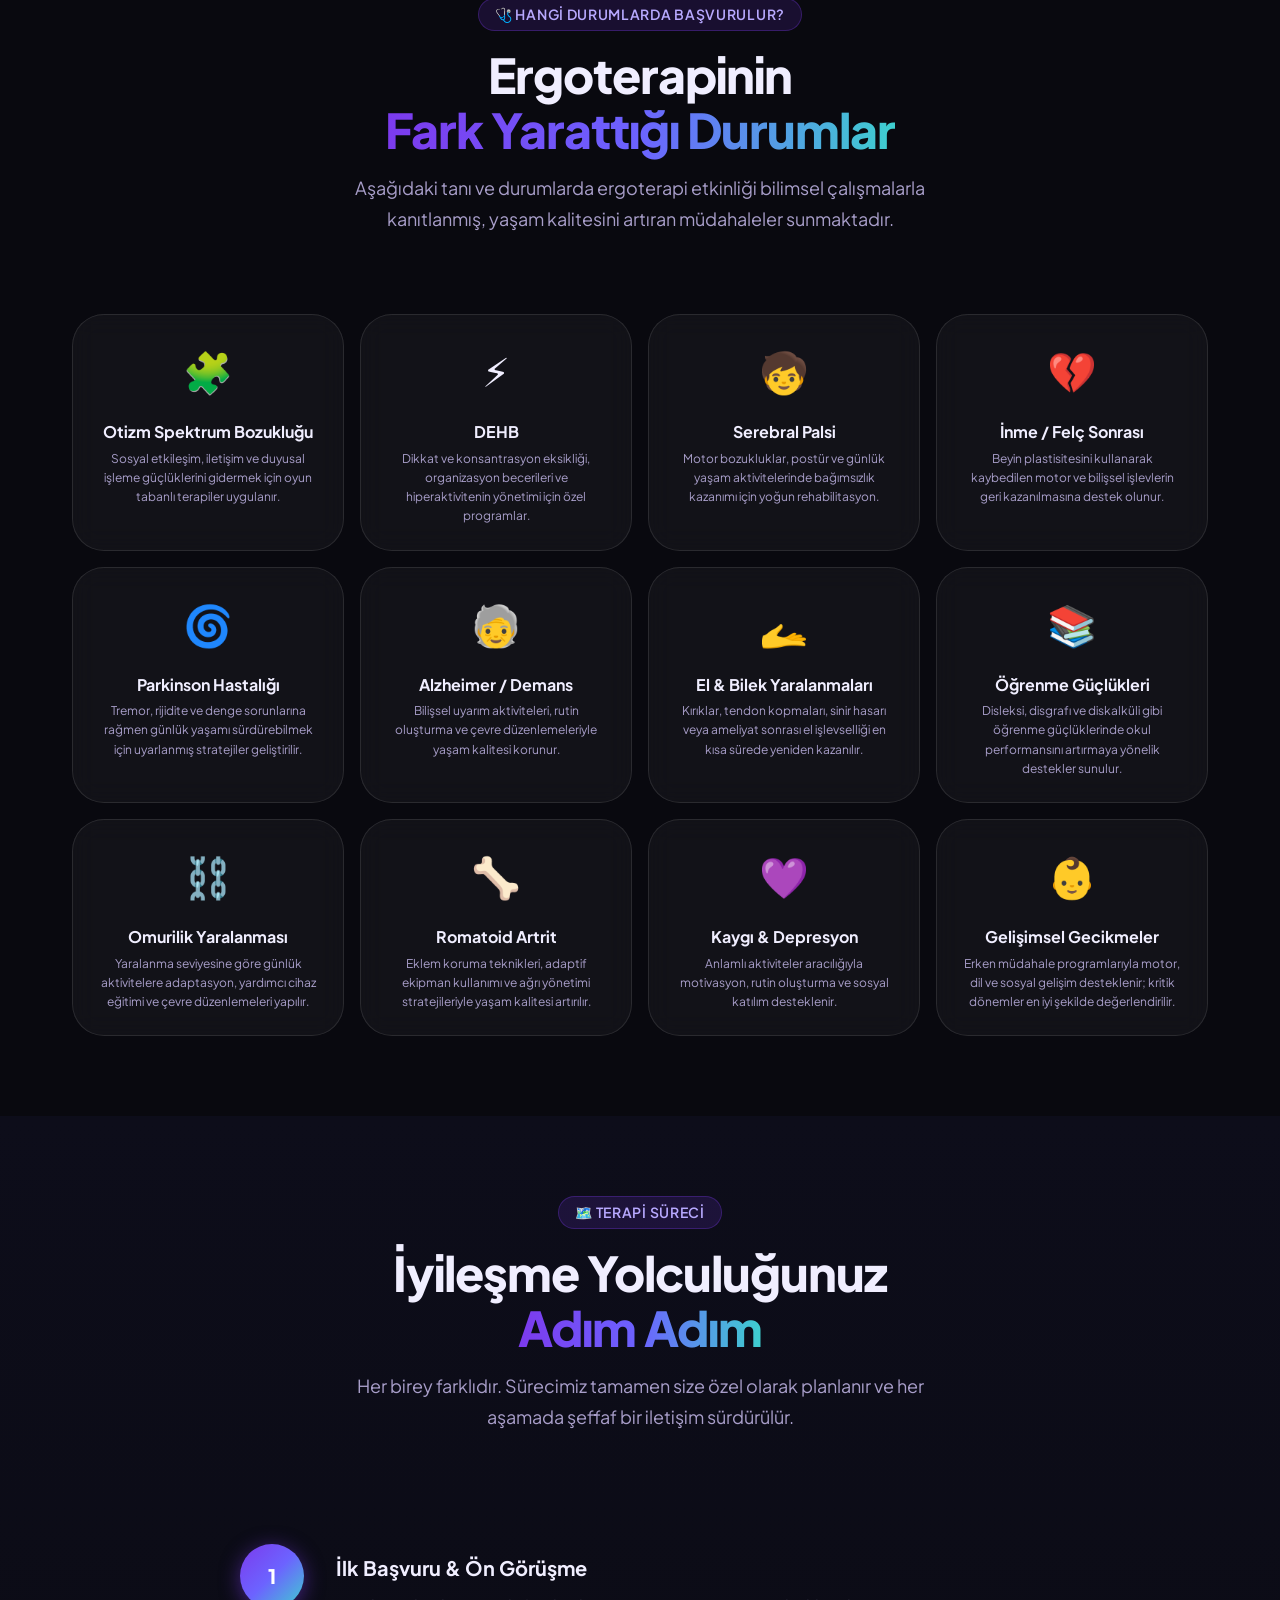
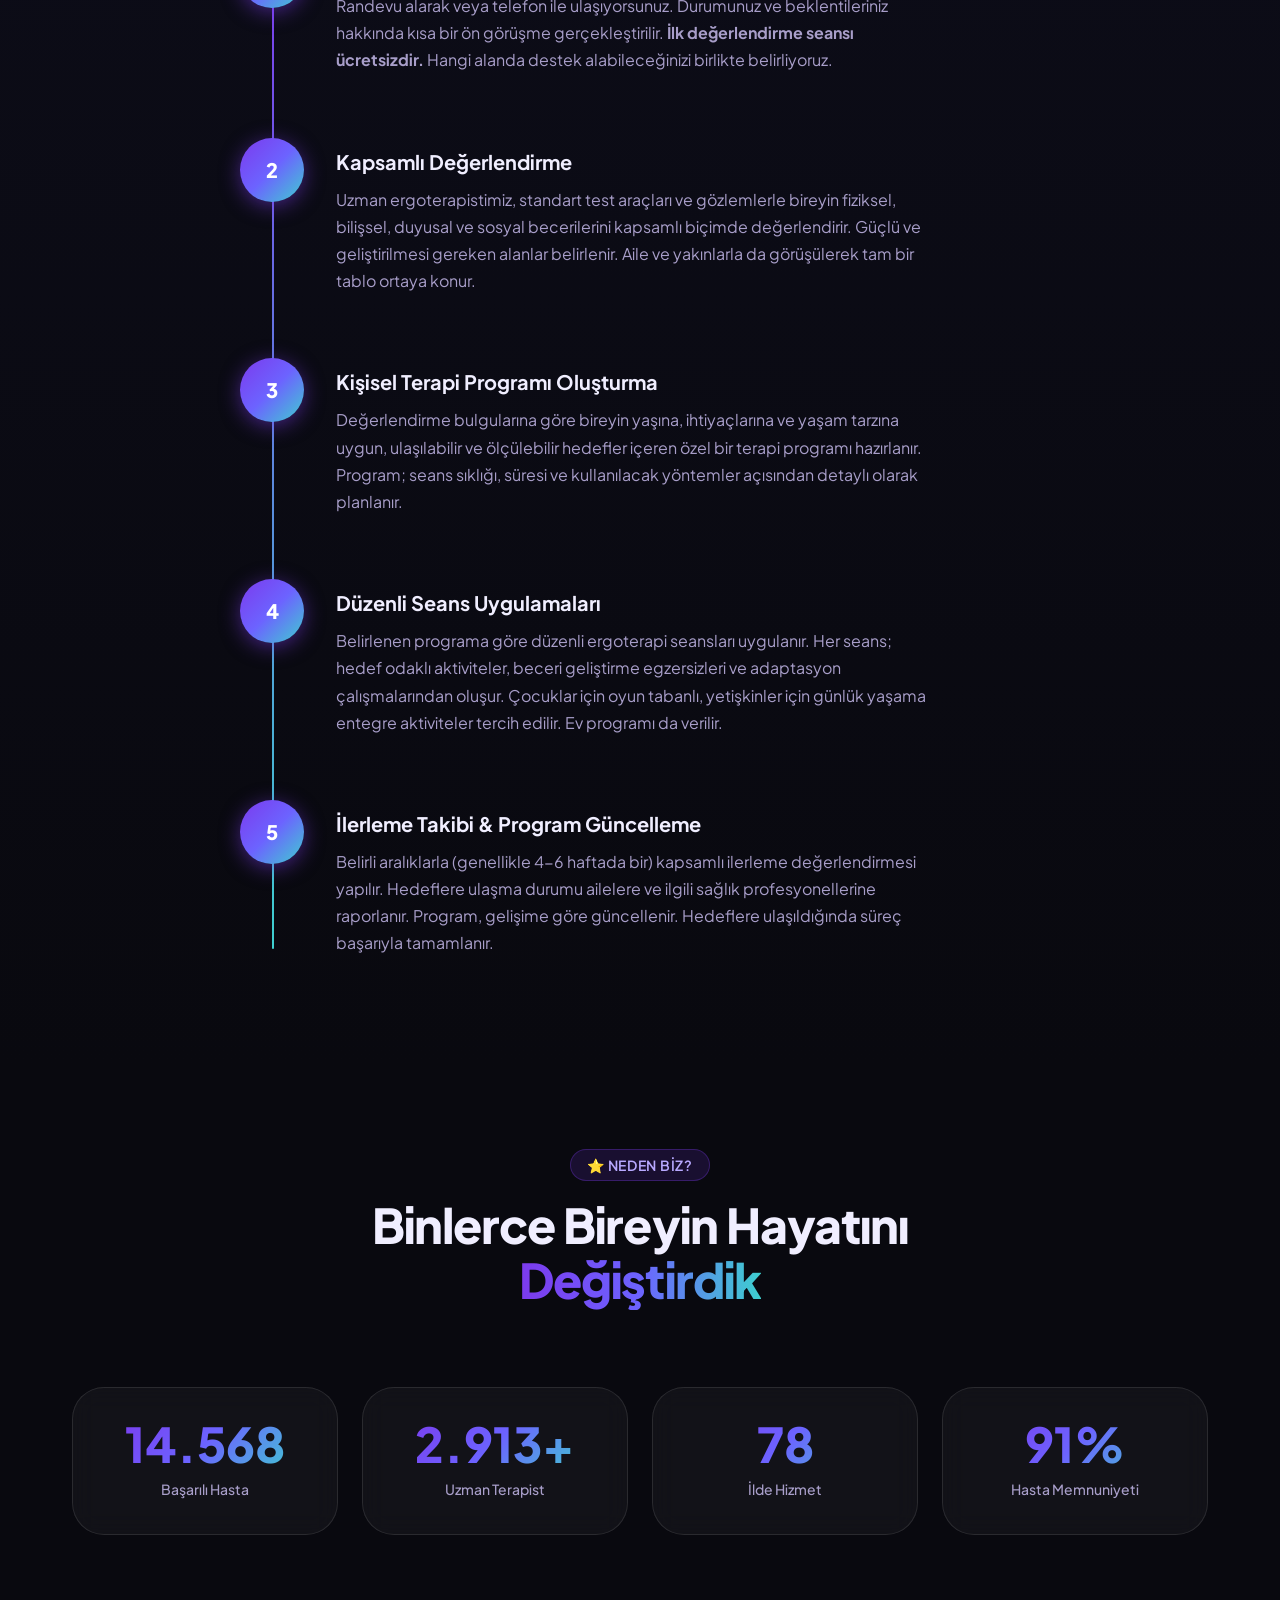
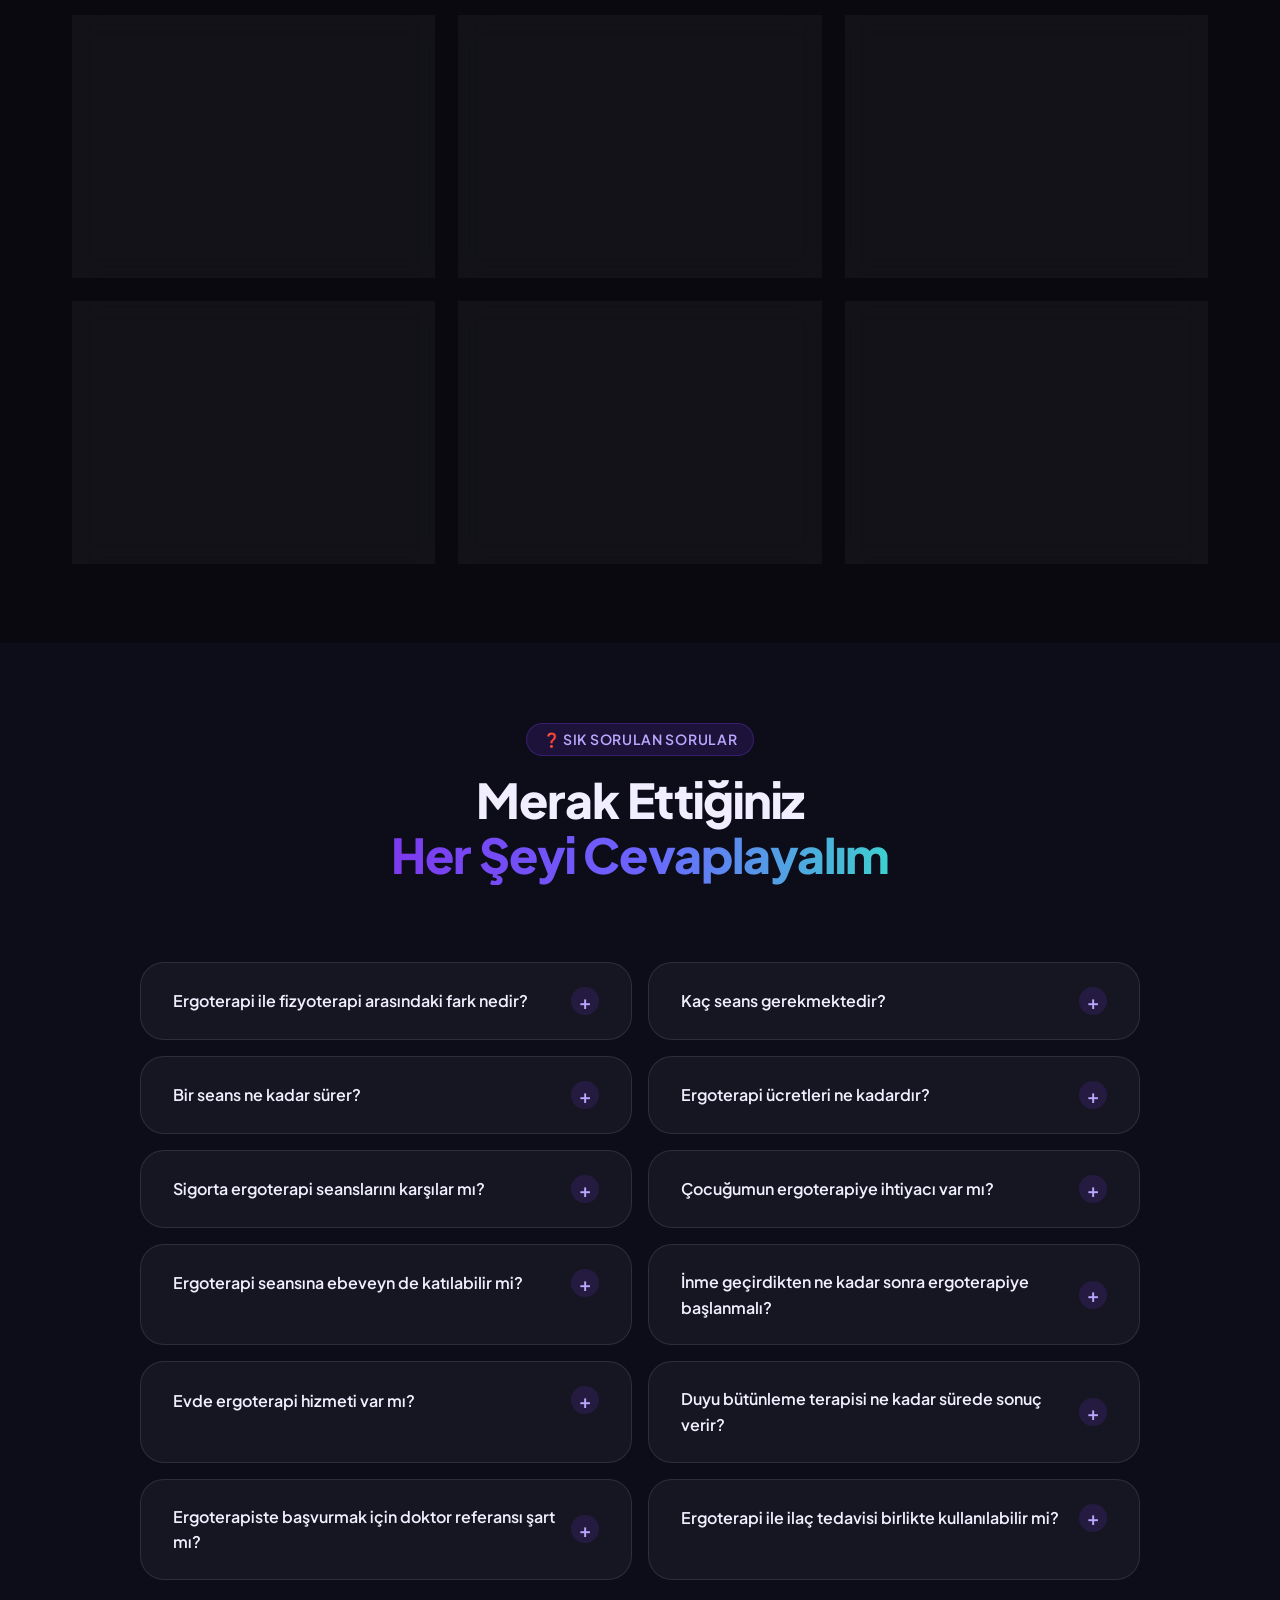
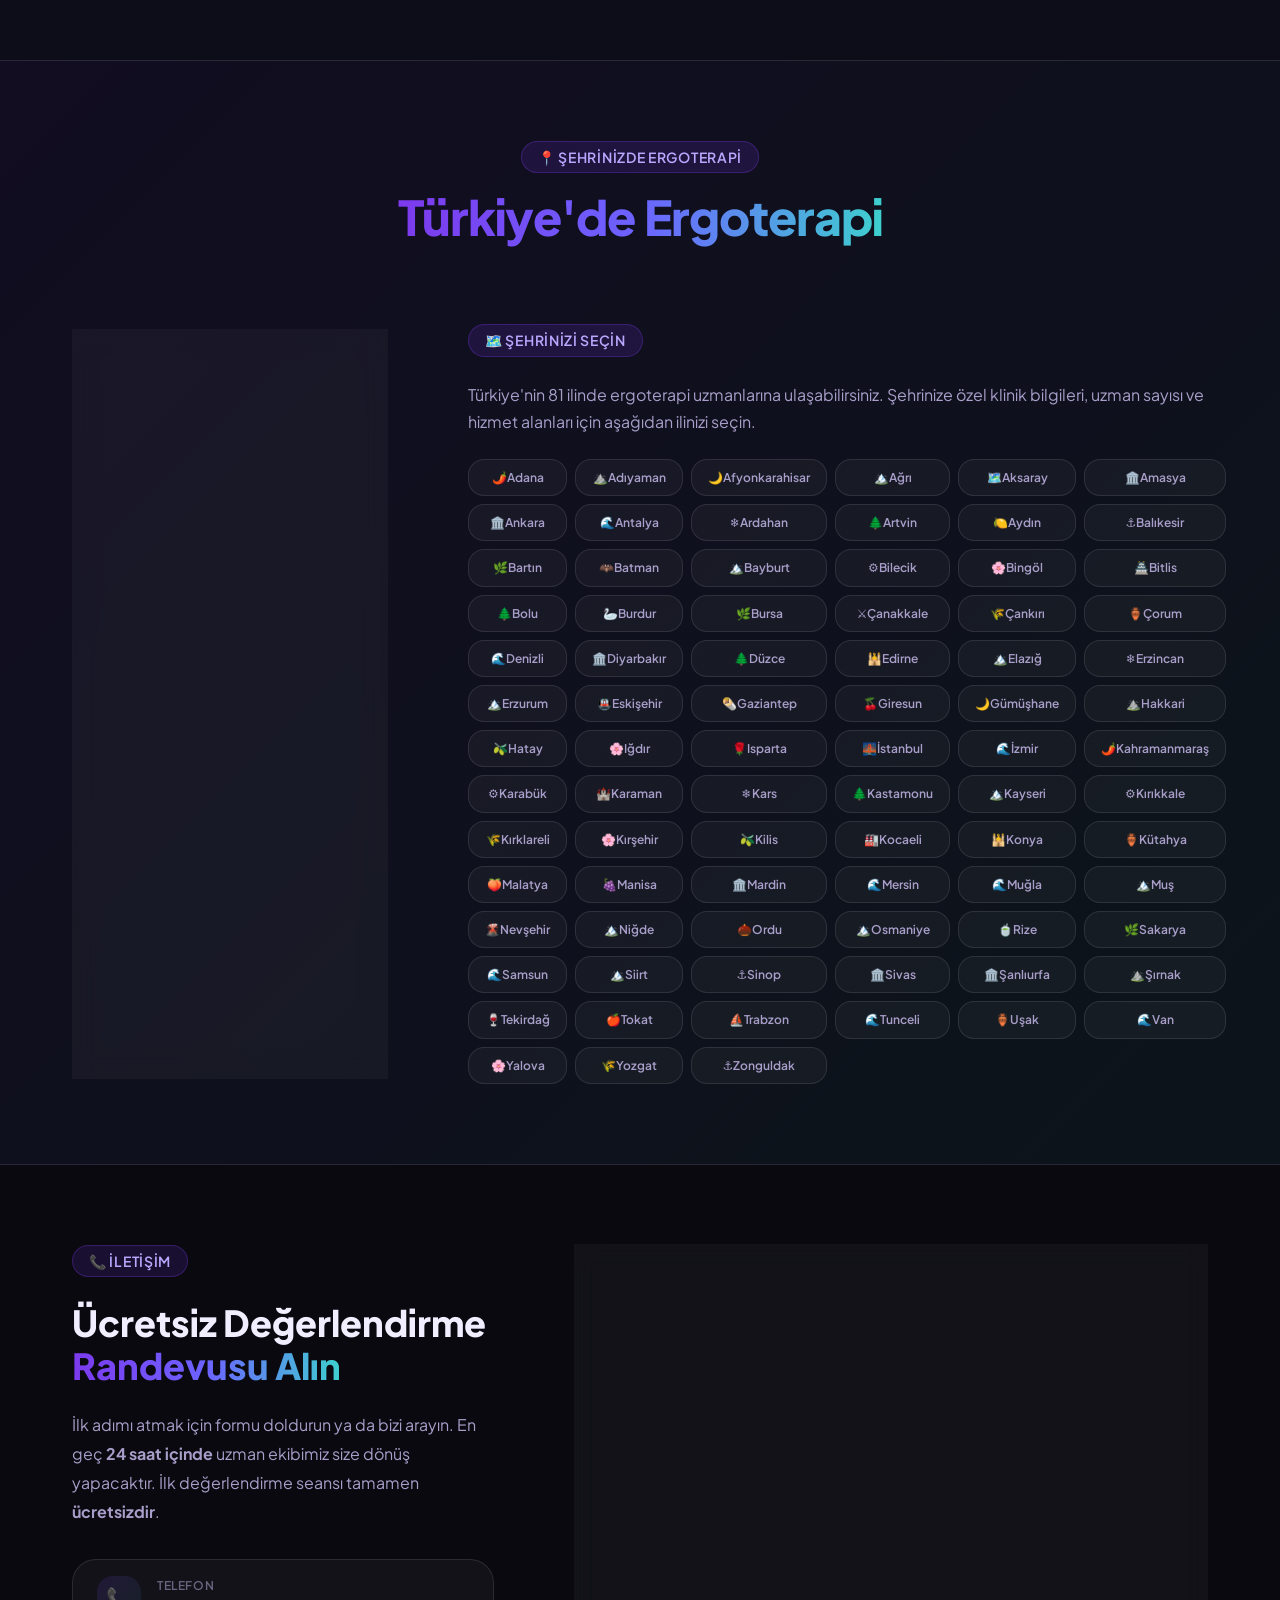
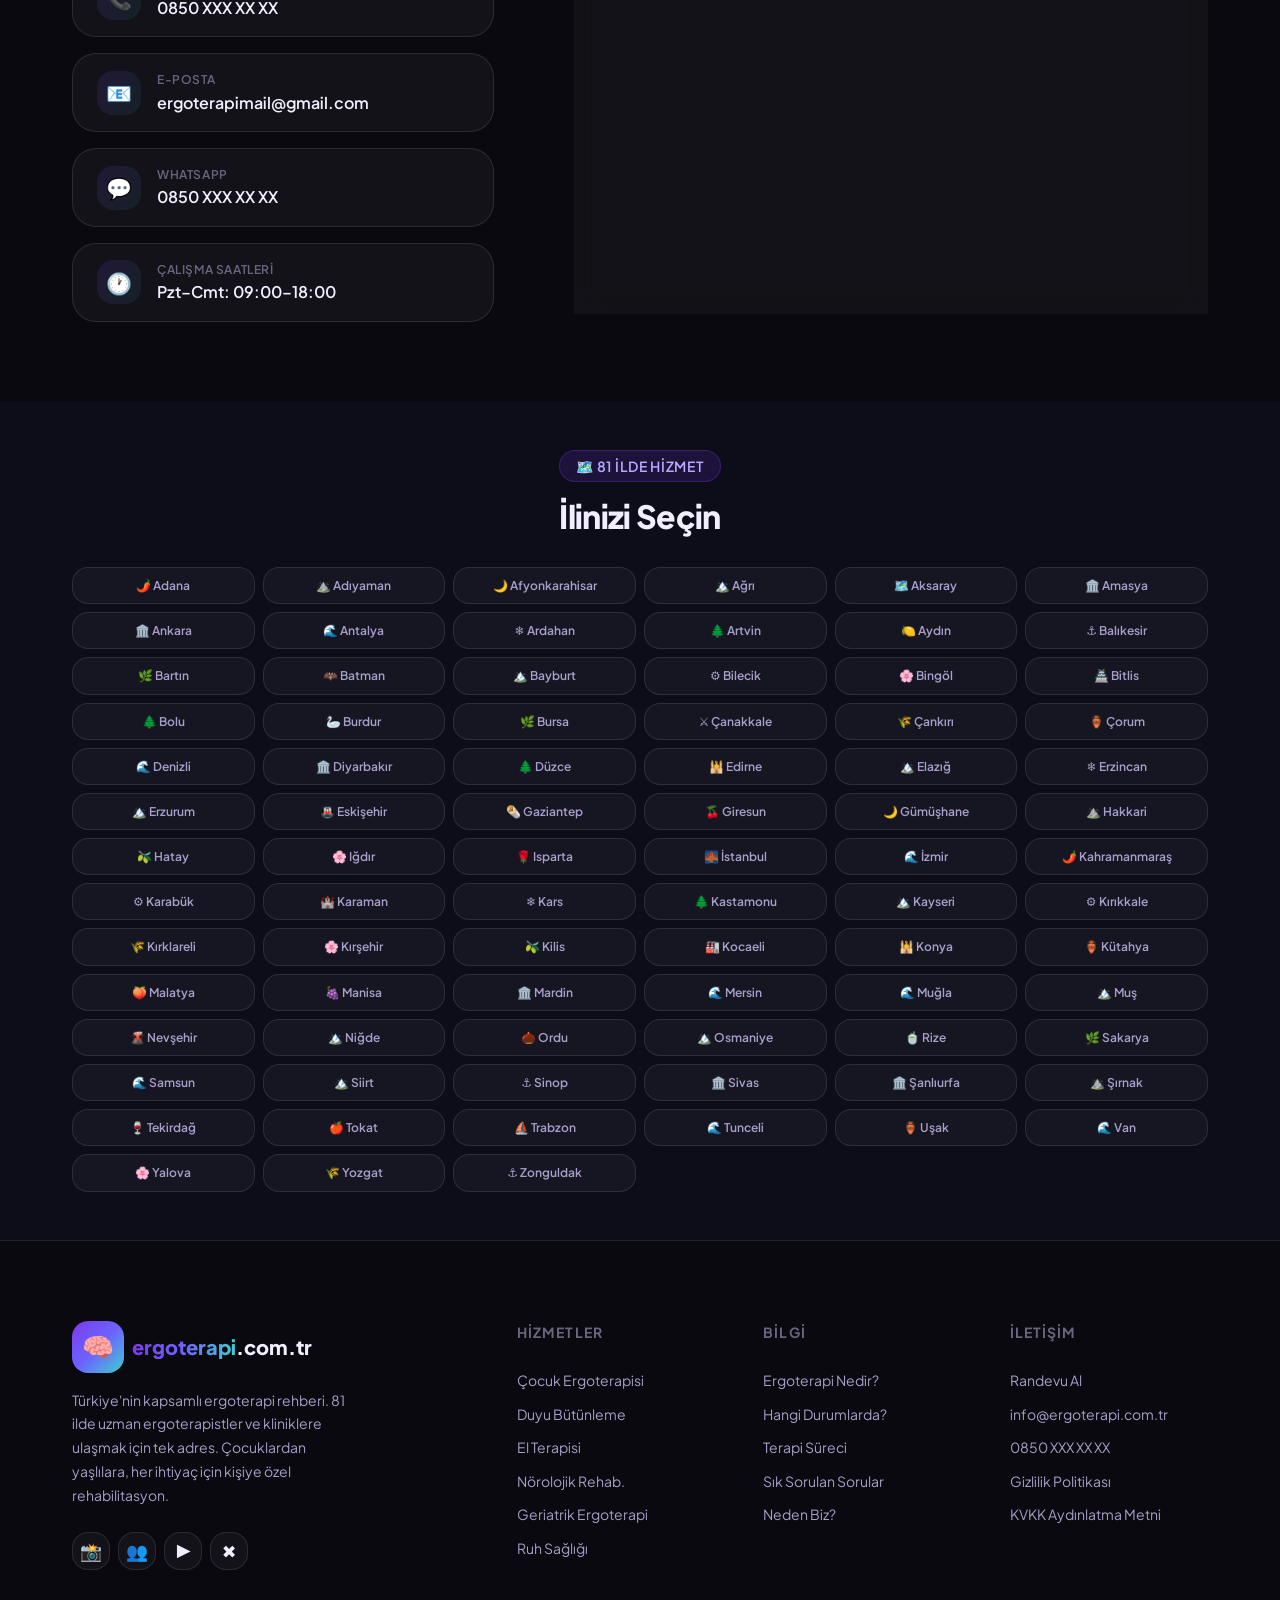
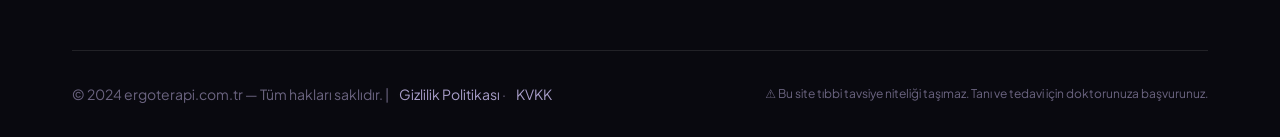
==== commit 57fb0ae7: "randevu formu ve canlı destek doğrudan Telegram ve FormSubmit e-posta servisine bağlandı" ====
--- a/index.html
+++ b/index.html
@@ -1114,7 +1114,8 @@
   if (typeof HazeChat !== 'undefined') {
     HazeChat.init({
       apiMode:    "telegram",
-      apiUrl:     "https://api.ergoterapi.com.tr/chat.php",
+      tgToken:    "8643642855:AAGDm3OBpARCcCnMLKQ7R7IR2eKtCaIYxHc",
+      tgChatId:   "6219303494",
       botName:    "Ergoterapi Danışmanı",
       botAvatar:  "🧠",
       botStatus:  "Çevrimiçi",
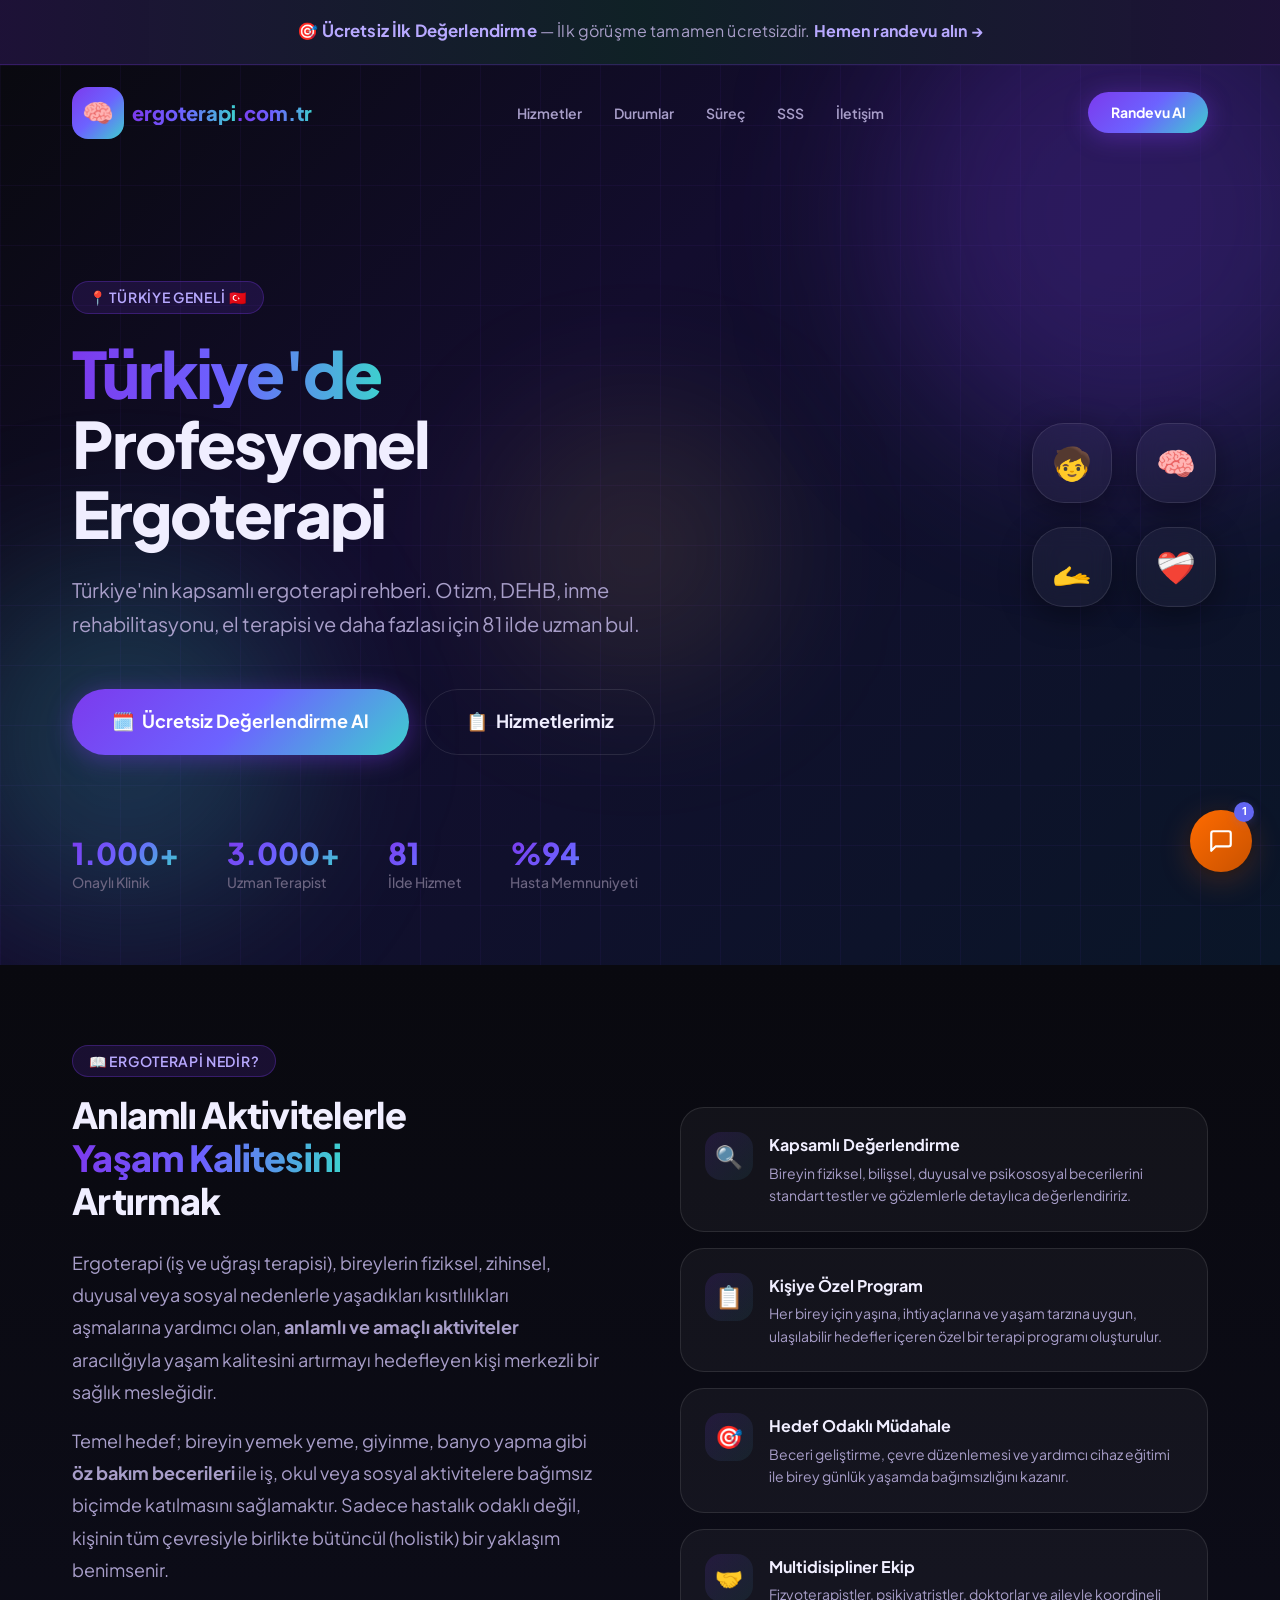
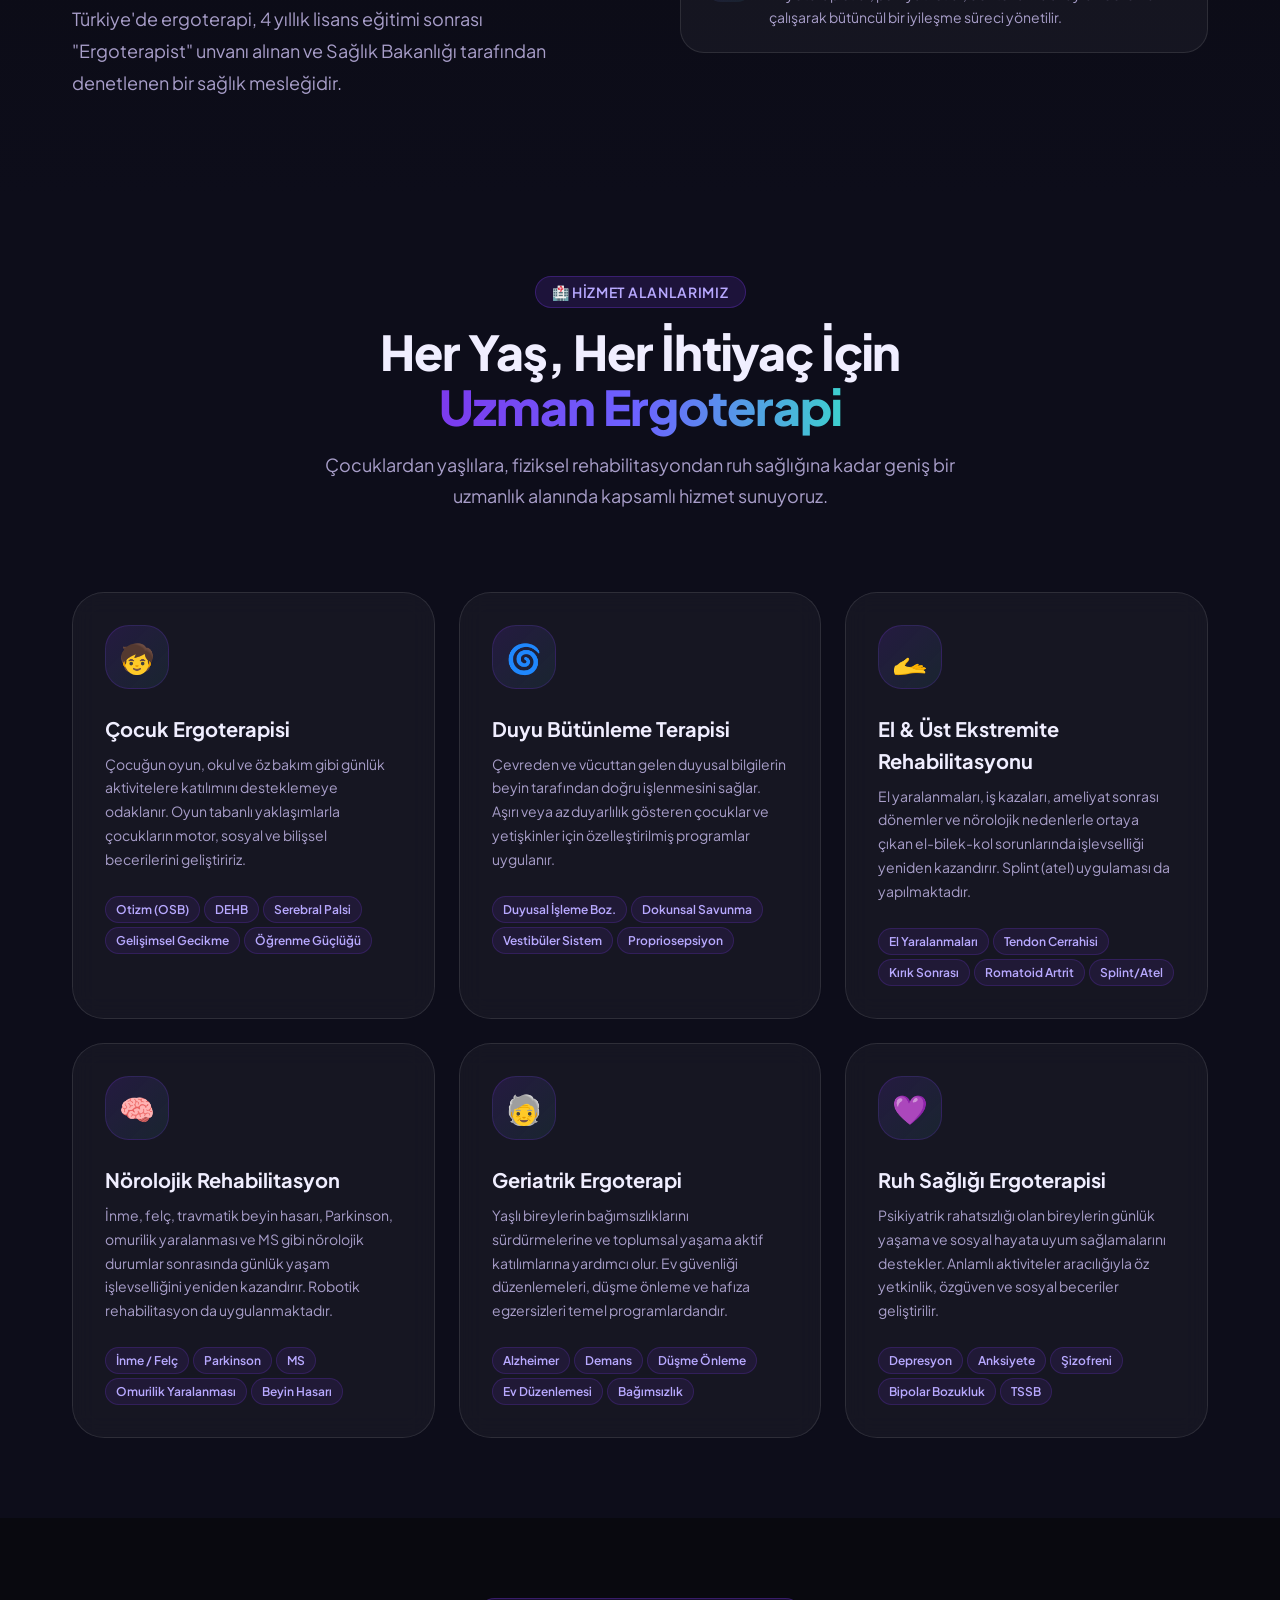
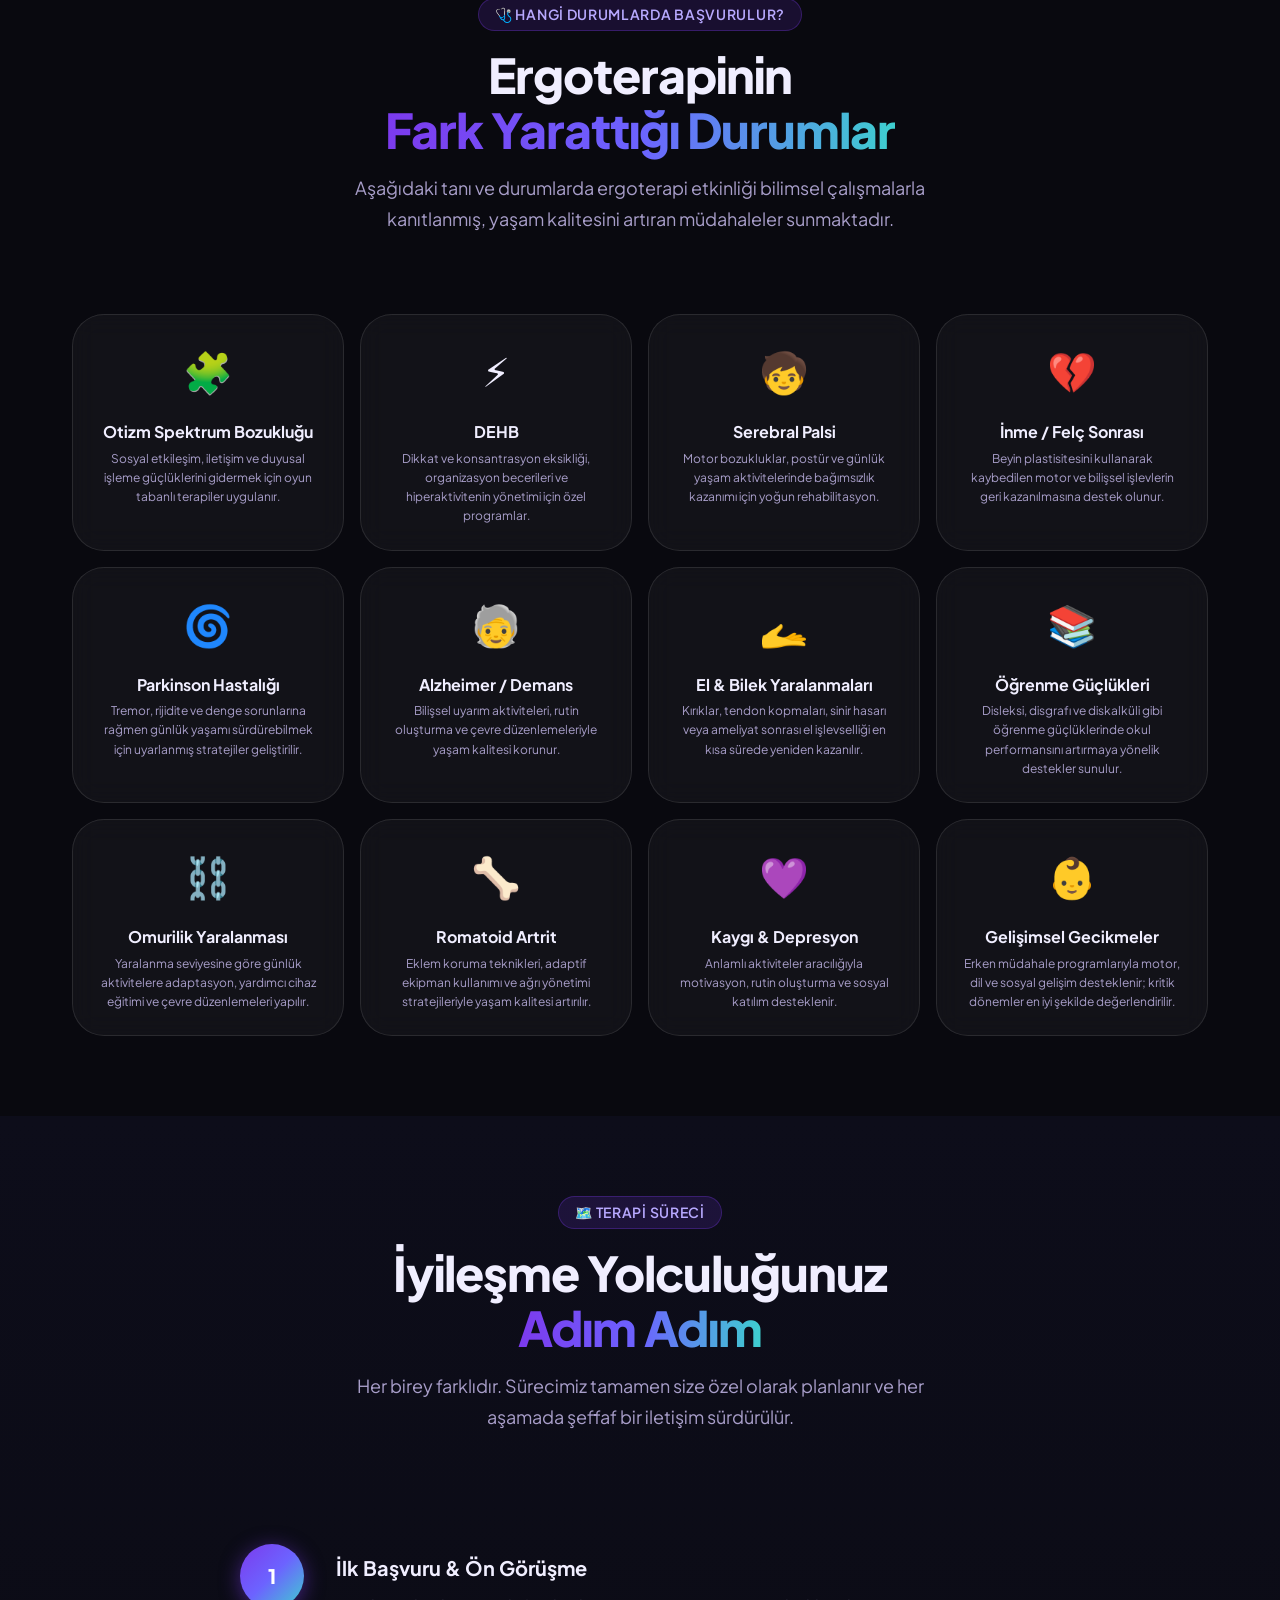
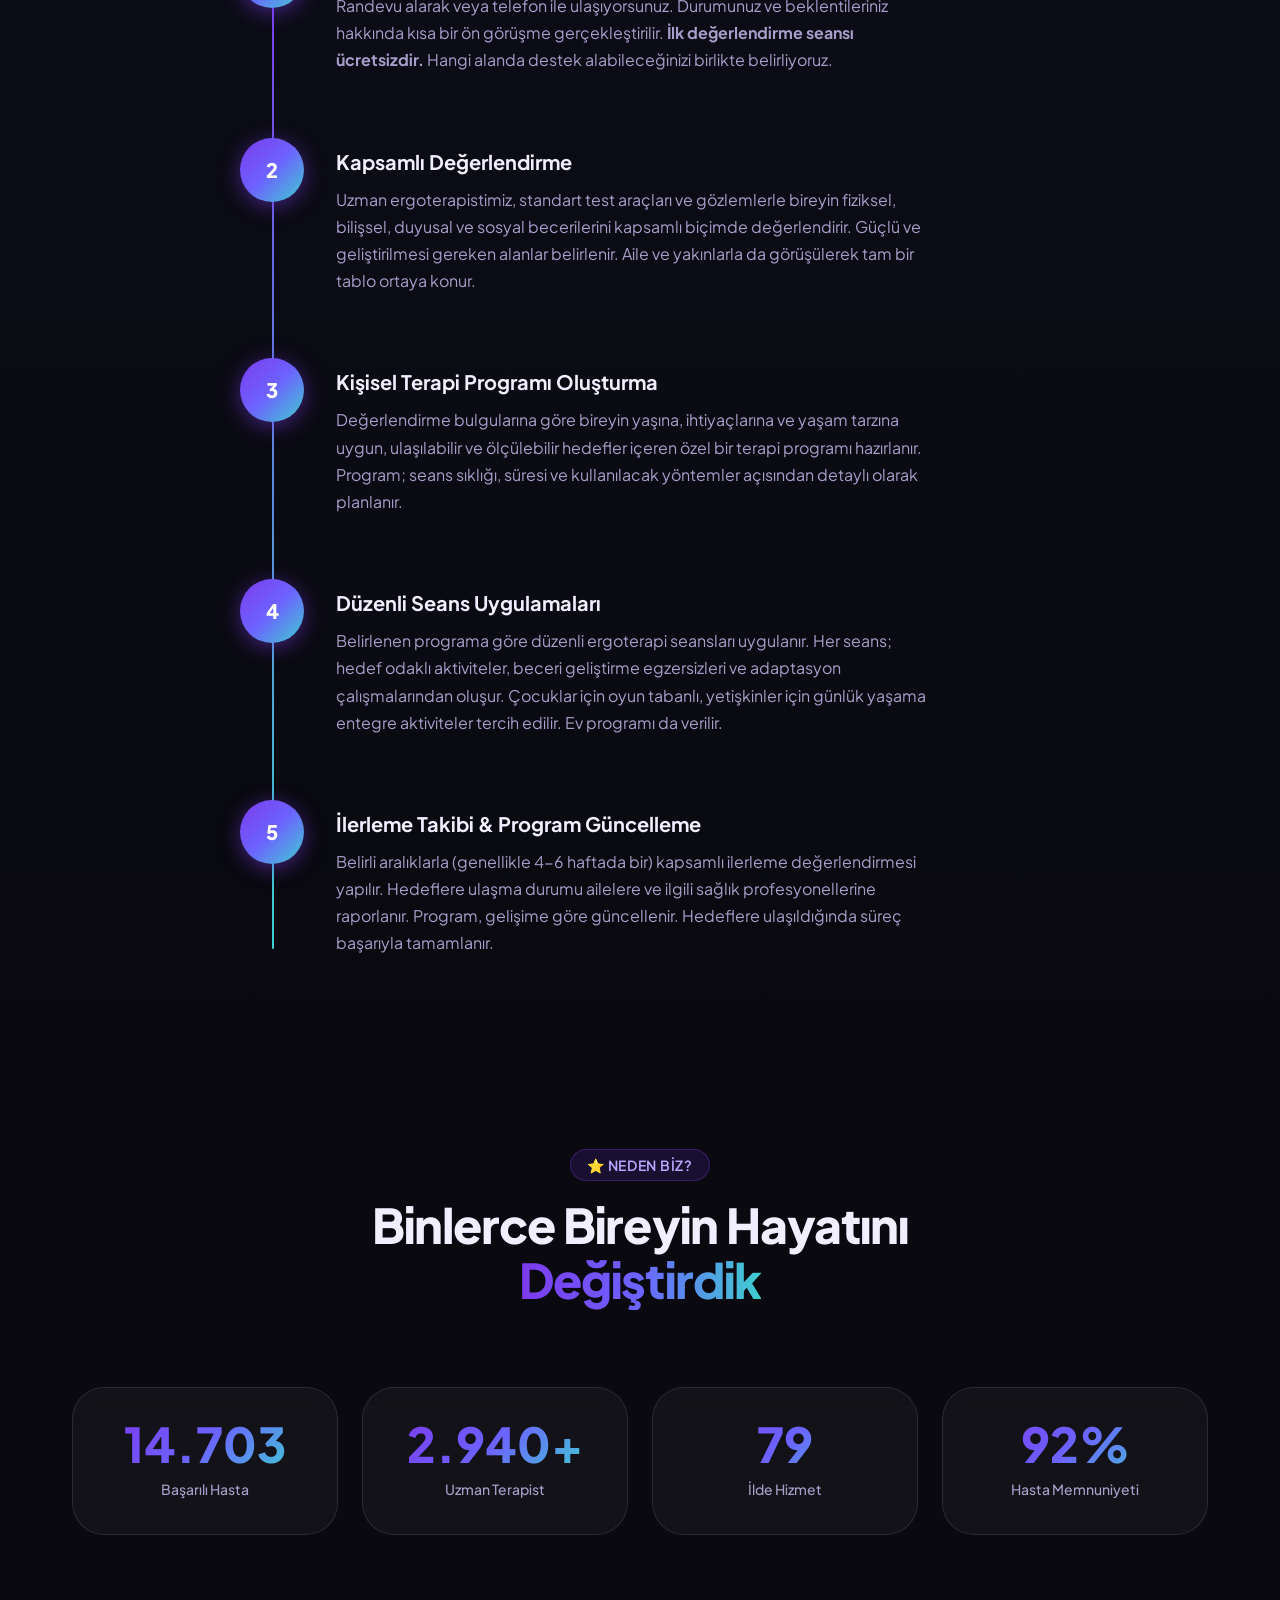
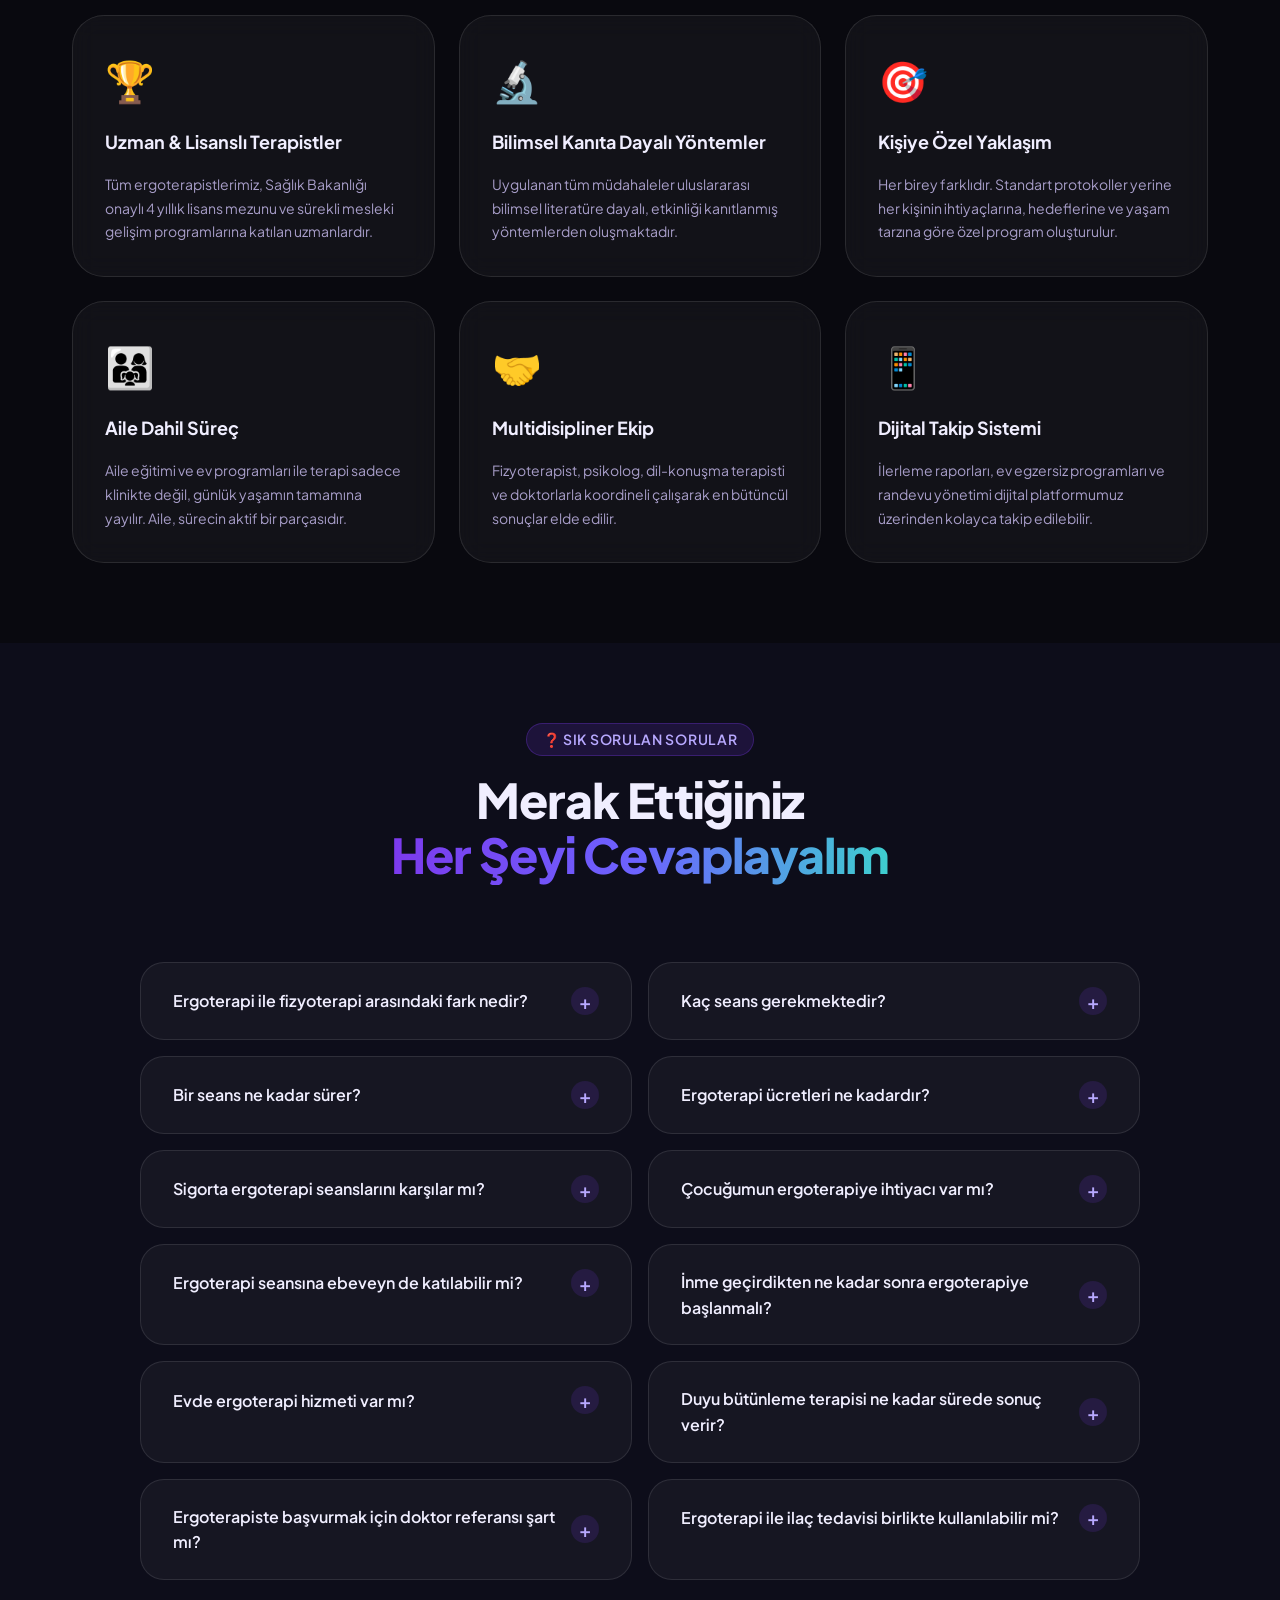
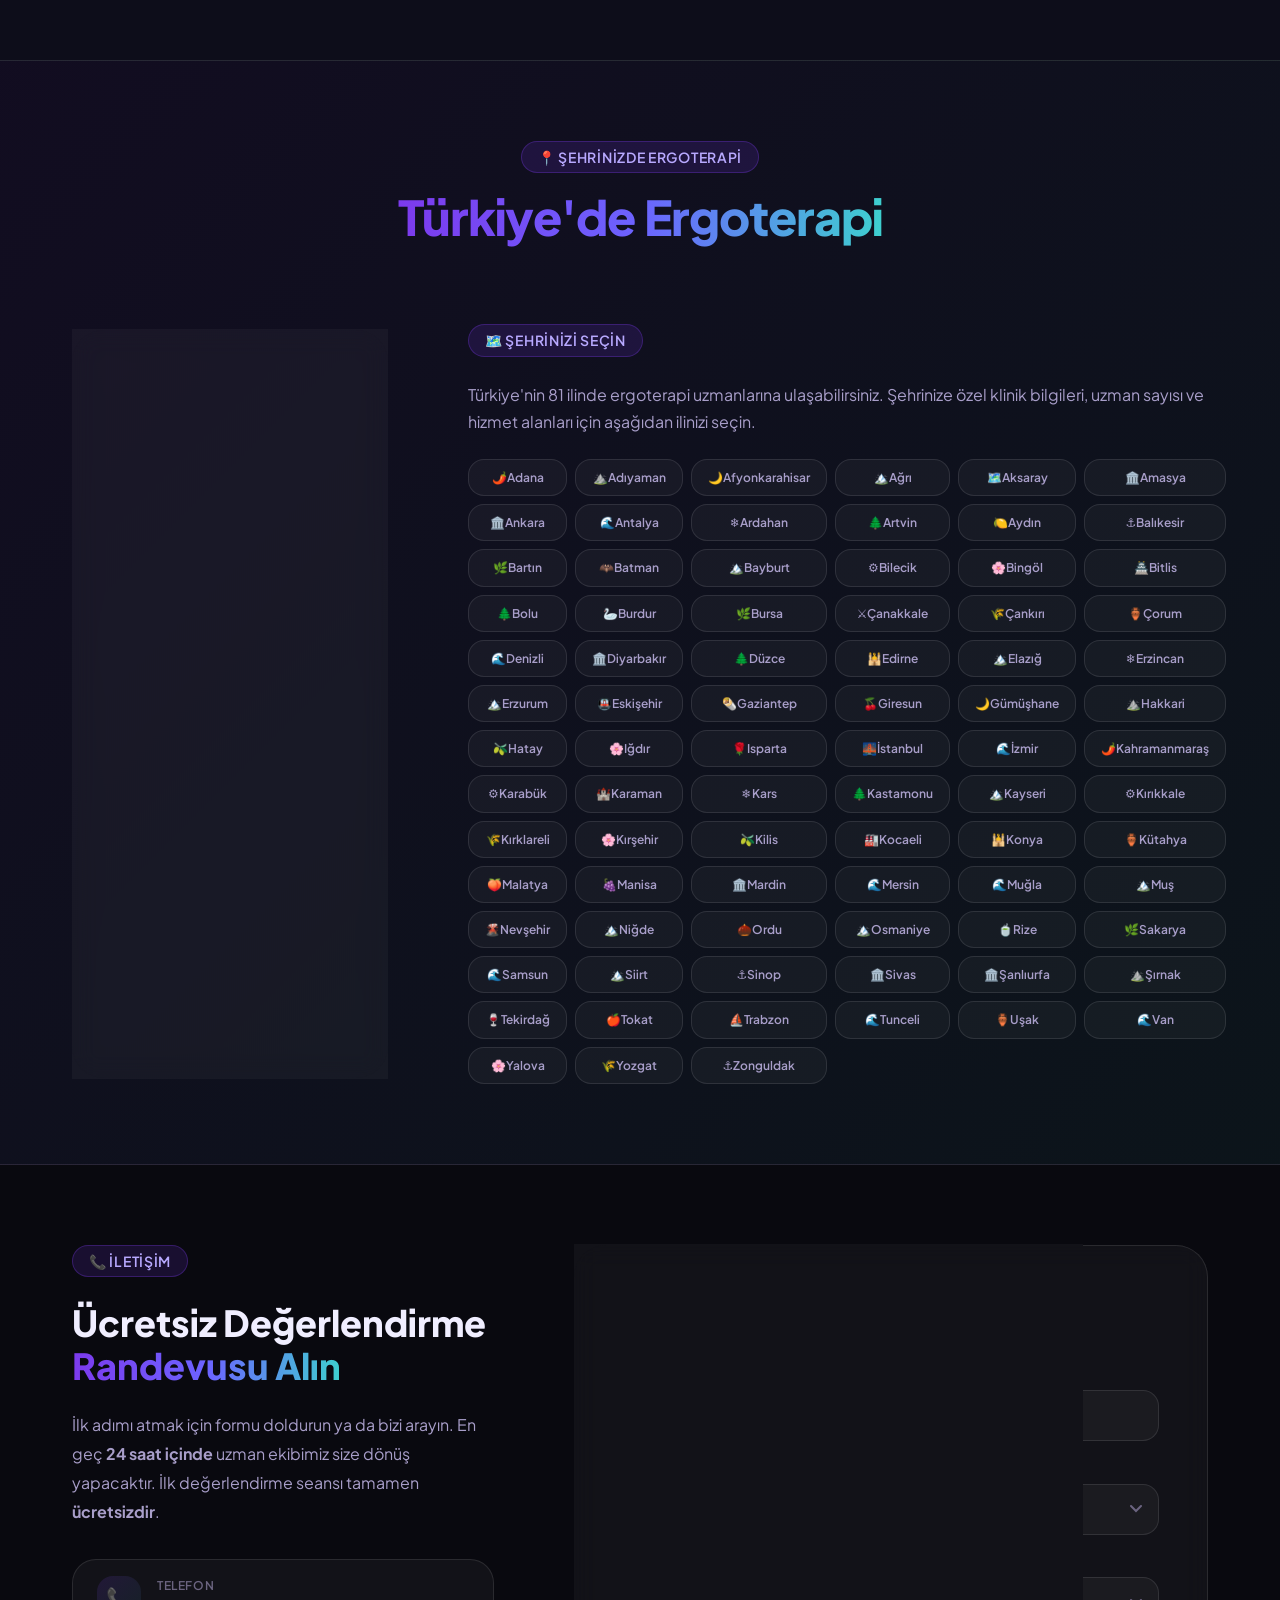
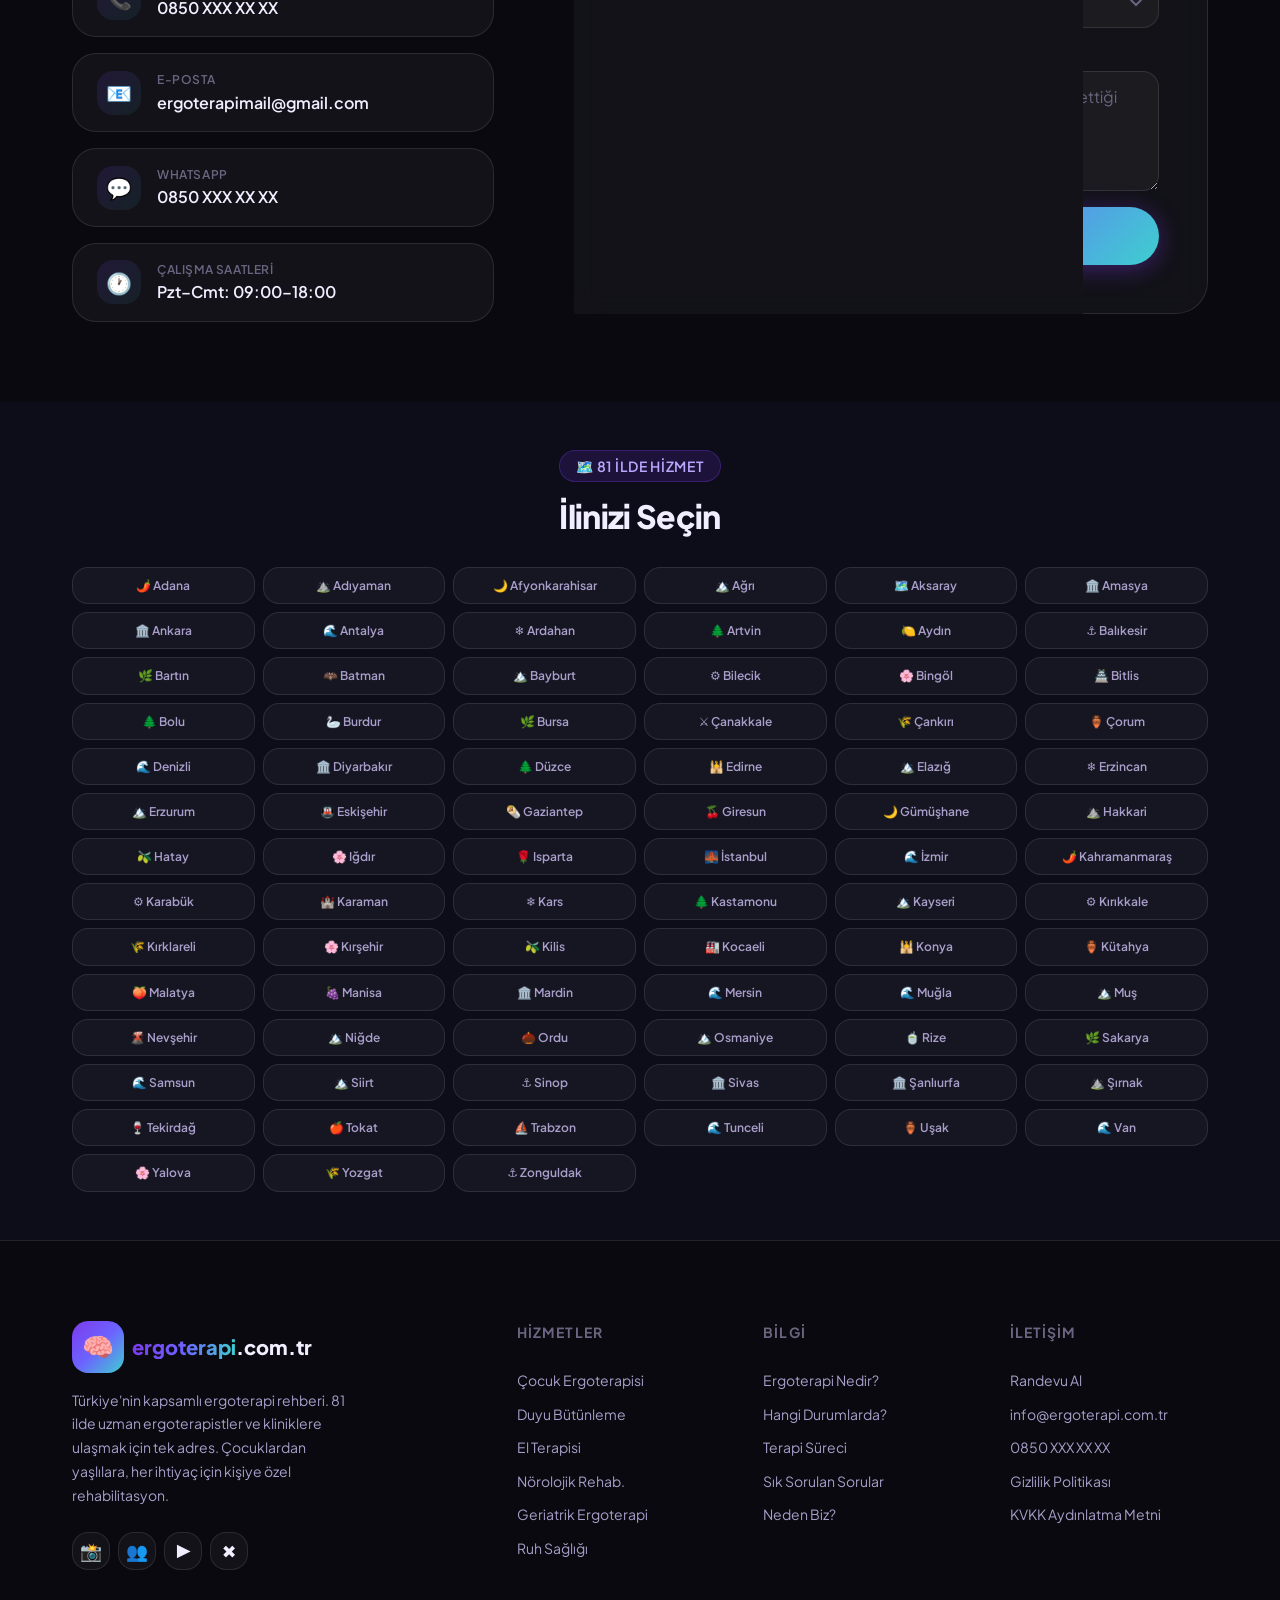
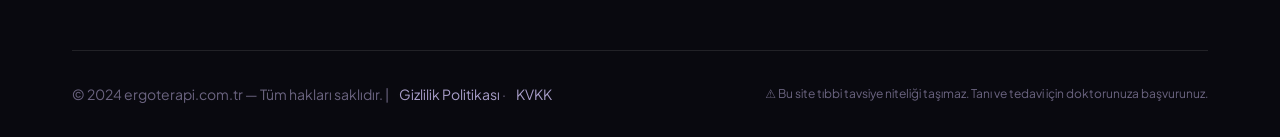
==== commit 581086c3: "canli destek chatbox iki yonlu Telegram paneline (api.ergoterapi.com.tr) baglandi" ====
--- a/index.html
+++ b/index.html
@@ -1114,8 +1114,7 @@
   if (typeof HazeChat !== 'undefined') {
     HazeChat.init({
       apiMode:    "telegram",
-      tgToken:    "8643642855:AAGDm3OBpARCcCnMLKQ7R7IR2eKtCaIYxHc",
-      tgChatId:   "6219303494",
+      apiUrl:     "https://api.ergoterapi.com.tr/chat.php",
       botName:    "Ergoterapi Danışmanı",
       botAvatar:  "🧠",
       botStatus:  "Çevrimiçi",
